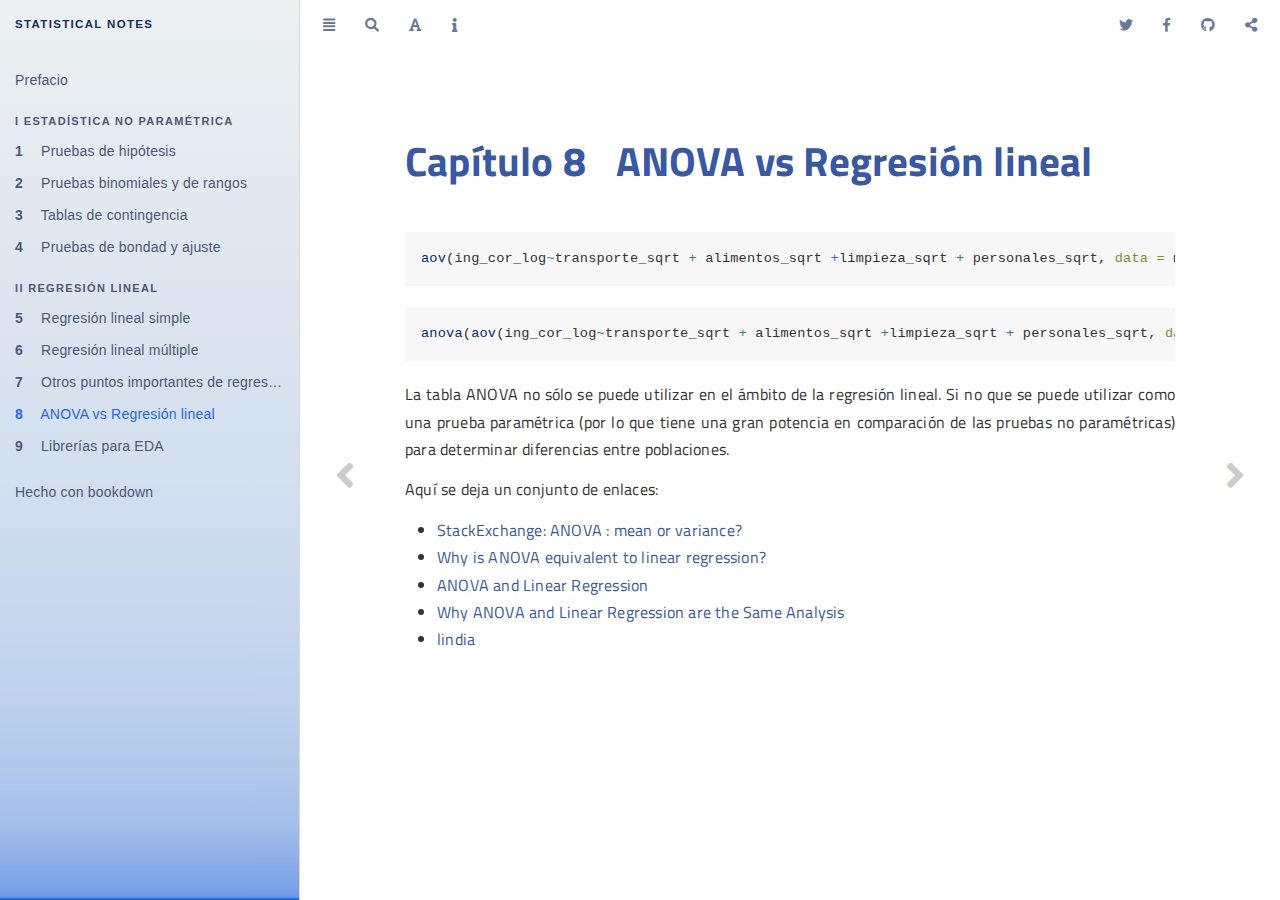
==== docs/anova-vs-regresión-lineal.html @ d80fe007 "Content was added" ====
<!DOCTYPE html>
<html lang="" xml:lang="">
<head>

  <meta charset="utf-8" />
  <meta http-equiv="X-UA-Compatible" content="IE=edge" />
  <title>Capítulo 8 ANOVA vs Regresión lineal | Statistical Notes</title>
  <meta name="description" content="Notas sobre temas relacionados a la estadística" />
  <meta name="generator" content="bookdown 0.21.6 and GitBook 2.6.7" />

  <meta property="og:title" content="Capítulo 8 ANOVA vs Regresión lineal | Statistical Notes" />
  <meta property="og:type" content="book" />
  
  
  <meta property="og:description" content="Notas sobre temas relacionados a la estadística" />
  

  <meta name="twitter:card" content="summary" />
  <meta name="twitter:title" content="Capítulo 8 ANOVA vs Regresión lineal | Statistical Notes" />
  
  <meta name="twitter:description" content="Notas sobre temas relacionados a la estadística" />
  

<meta name="author" content="Carlos Fernando Vásquez Guerra" />



  <meta name="viewport" content="width=device-width, initial-scale=1" />
  <meta name="apple-mobile-web-app-capable" content="yes" />
  <meta name="apple-mobile-web-app-status-bar-style" content="black" />
  
  
<link rel="prev" href="otros-puntos-importantes-de-regresión-lineal.html"/>
<link rel="next" href="librerías-para-eda.html"/>
<script src="libs/header-attrs-2.7.3/header-attrs.js"></script>
<script src="libs/jquery-2.2.3/jquery.min.js"></script>
<link href="libs/gitbook-2.6.7/css/style.css" rel="stylesheet" />
<link href="libs/gitbook-2.6.7/css/plugin-table.css" rel="stylesheet" />
<link href="libs/gitbook-2.6.7/css/plugin-bookdown.css" rel="stylesheet" />
<link href="libs/gitbook-2.6.7/css/plugin-highlight.css" rel="stylesheet" />
<link href="libs/gitbook-2.6.7/css/plugin-search.css" rel="stylesheet" />
<link href="libs/gitbook-2.6.7/css/plugin-fontsettings.css" rel="stylesheet" />
<link href="libs/gitbook-2.6.7/css/plugin-clipboard.css" rel="stylesheet" />









<link href="libs/anchor-sections-1.0.1/anchor-sections.css" rel="stylesheet" />
<script src="libs/anchor-sections-1.0.1/anchor-sections.js"></script>
<link href="libs/font-awesome-5.1.0/css/all.css" rel="stylesheet" />
<link href="libs/font-awesome-5.1.0/css/v4-shims.css" rel="stylesheet" />
<script src="libs/kePrint-0.0.1/kePrint.js"></script>
<link href="libs/lightable-0.0.1/lightable.css" rel="stylesheet" />
<link href="libs/bsTable-3.3.7/bootstrapTable.min.css" rel="stylesheet" />
<script src="libs/bsTable-3.3.7/bootstrapTable.js"></script>


<style type="text/css">
pre > code.sourceCode { white-space: pre; position: relative; }
pre > code.sourceCode > span { display: inline-block; line-height: 1.25; }
pre > code.sourceCode > span:empty { height: 1.2em; }
.sourceCode { overflow: visible; }
code.sourceCode > span { color: inherit; text-decoration: inherit; }
pre.sourceCode { margin: 0; }
@media screen {
div.sourceCode { overflow: auto; }
}
@media print {
pre > code.sourceCode { white-space: pre-wrap; }
pre > code.sourceCode > span { text-indent: -5em; padding-left: 5em; }
}
pre.numberSource code
  { counter-reset: source-line 0; }
pre.numberSource code > span
  { position: relative; left: -4em; counter-increment: source-line; }
pre.numberSource code > span > a:first-child::before
  { content: counter(source-line);
    position: relative; left: -1em; text-align: right; vertical-align: baseline;
    border: none; display: inline-block;
    -webkit-touch-callout: none; -webkit-user-select: none;
    -khtml-user-select: none; -moz-user-select: none;
    -ms-user-select: none; user-select: none;
    padding: 0 4px; width: 4em;
    color: #aaaaaa;
  }
pre.numberSource { margin-left: 3em; border-left: 1px solid #aaaaaa;  padding-left: 4px; }
div.sourceCode
  {   }
@media screen {
pre > code.sourceCode > span > a:first-child::before { text-decoration: underline; }
}
code span.al { color: #ff0000; font-weight: bold; } /* Alert */
code span.an { color: #60a0b0; font-weight: bold; font-style: italic; } /* Annotation */
code span.at { color: #7d9029; } /* Attribute */
code span.bn { color: #40a070; } /* BaseN */
code span.bu { } /* BuiltIn */
code span.cf { color: #007020; font-weight: bold; } /* ControlFlow */
code span.ch { color: #4070a0; } /* Char */
code span.cn { color: #880000; } /* Constant */
code span.co { color: #60a0b0; font-style: italic; } /* Comment */
code span.cv { color: #60a0b0; font-weight: bold; font-style: italic; } /* CommentVar */
code span.do { color: #ba2121; font-style: italic; } /* Documentation */
code span.dt { color: #902000; } /* DataType */
code span.dv { color: #40a070; } /* DecVal */
code span.er { color: #ff0000; font-weight: bold; } /* Error */
code span.ex { } /* Extension */
code span.fl { color: #40a070; } /* Float */
code span.fu { color: #06287e; } /* Function */
code span.im { } /* Import */
code span.in { color: #60a0b0; font-weight: bold; font-style: italic; } /* Information */
code span.kw { color: #007020; font-weight: bold; } /* Keyword */
code span.op { color: #666666; } /* Operator */
code span.ot { color: #007020; } /* Other */
code span.pp { color: #bc7a00; } /* Preprocessor */
code span.sc { color: #4070a0; } /* SpecialChar */
code span.ss { color: #bb6688; } /* SpecialString */
code span.st { color: #4070a0; } /* String */
code span.va { color: #19177c; } /* Variable */
code span.vs { color: #4070a0; } /* VerbatimString */
code span.wa { color: #60a0b0; font-weight: bold; font-style: italic; } /* Warning */
</style>

<style type="text/css">
/* Used with Pandoc 2.11+ new --citeproc when CSL is used */
div.csl-bib-body { }
div.csl-entry {
  clear: both;
}
.hanging div.csl-entry {
  margin-left:2em;
  text-indent:-2em;
}
div.csl-left-margin {
  min-width:2em;
  float:left;
}
div.csl-right-inline {
  margin-left:2em;
  padding-left:1em;
}
div.csl-indent {
  margin-left: 2em;
}
</style>

<link rel="stylesheet" href="styles.css" type="text/css" />
</head>

<body>



  <div class="book without-animation with-summary font-size-2 font-family-1" data-basepath=".">

    <div class="book-summary">
      <nav role="navigation">

<ul class="summary">
<li><a href="./">Statistical Notes</a></li>

<li class="divider"></li>
<li class="chapter" data-level="" data-path="index.html"><a href="index.html"><i class="fa fa-check"></i>Prefacio</a>
<ul>
<li class="chapter" data-level="" data-path="index.html"><a href="index.html#objetivos"><i class="fa fa-check"></i>Objetivos</a></li>
<li class="chapter" data-level="" data-path="index.html"><a href="index.html#estructura"><i class="fa fa-check"></i>Estructura</a></li>
<li class="chapter" data-level="" data-path="index.html"><a href="index.html#detalles-técnicos"><i class="fa fa-check"></i>Detalles técnicos</a></li>
<li class="chapter" data-level="" data-path="index.html"><a href="index.html#licencia"><i class="fa fa-check"></i>Licencia</a></li>
</ul></li>
<li class="part"><span><b>I Estadística no paramétrica</b></span></li>
<li class="chapter" data-level="1" data-path="pruebas-de-hipótesis.html"><a href="pruebas-de-hipótesis.html"><i class="fa fa-check"></i><b>1</b> Pruebas de hipótesis</a>
<ul>
<li class="chapter" data-level="1.1" data-path="pruebas-de-hipótesis.html"><a href="pruebas-de-hipótesis.html#qué-es-una-prueba-de-hipótesis"><i class="fa fa-check"></i><b>1.1</b> ¿Qué es una Prueba de Hipótesis?</a></li>
<li class="chapter" data-level="1.2" data-path="pruebas-de-hipótesis.html"><a href="pruebas-de-hipótesis.html#dos-tipos-de-hipótesis"><i class="fa fa-check"></i><b>1.2</b> Dos tipos de hipótesis</a></li>
<li class="chapter" data-level="1.3" data-path="pruebas-de-hipótesis.html"><a href="pruebas-de-hipótesis.html#significancia-y-confianza"><i class="fa fa-check"></i><b>1.3</b> Significancia y confianza</a></li>
<li class="chapter" data-level="1.4" data-path="pruebas-de-hipótesis.html"><a href="pruebas-de-hipótesis.html#rechazar-h_0"><i class="fa fa-check"></i><b>1.4</b> Rechazar <span class="math inline">\(H_0\)</span></a></li>
<li class="chapter" data-level="1.5" data-path="pruebas-de-hipótesis.html"><a href="pruebas-de-hipótesis.html#tipos-de-pruebas"><i class="fa fa-check"></i><b>1.5</b> Tipos de pruebas</a></li>
<li class="chapter" data-level="1.6" data-path="pruebas-de-hipótesis.html"><a href="pruebas-de-hipótesis.html#p-value"><i class="fa fa-check"></i><b>1.6</b> <span class="math inline">\(P-value\)</span></a></li>
<li class="chapter" data-level="1.7" data-path="pruebas-de-hipótesis.html"><a href="pruebas-de-hipótesis.html#algunos-puntos-a-recordar"><i class="fa fa-check"></i><b>1.7</b> Algunos puntos a recordar</a></li>
</ul></li>
<li class="chapter" data-level="2" data-path="pruebas-binomiales-y-de-rangos.html"><a href="pruebas-binomiales-y-de-rangos.html"><i class="fa fa-check"></i><b>2</b> Pruebas binomiales y de rangos</a></li>
<li class="chapter" data-level="3" data-path="tablas-de-contingencia.html"><a href="tablas-de-contingencia.html"><i class="fa fa-check"></i><b>3</b> Tablas de contingencia</a></li>
<li class="chapter" data-level="4" data-path="pruebas-de-bondad-y-ajuste.html"><a href="pruebas-de-bondad-y-ajuste.html"><i class="fa fa-check"></i><b>4</b> Pruebas de bondad y ajuste</a>
<ul>
<li class="chapter" data-level="4.1" data-path="pruebas-de-bondad-y-ajuste.html"><a href="pruebas-de-bondad-y-ajuste.html#funciones-de-distribución-comunes-y-técnicas-de-identificación"><i class="fa fa-check"></i><b>4.1</b> Funciones de distribución comunes y técnicas de identificación</a></li>
<li class="chapter" data-level="4.2" data-path="pruebas-de-bondad-y-ajuste.html"><a href="pruebas-de-bondad-y-ajuste.html#programación-y-evaluación"><i class="fa fa-check"></i><b>4.2</b> Programación y evaluación</a></li>
<li class="chapter" data-level="4.3" data-path="pruebas-de-bondad-y-ajuste.html"><a href="pruebas-de-bondad-y-ajuste.html#comparación-de-pruebas"><i class="fa fa-check"></i><b>4.3</b> Comparación de pruebas</a></li>
<li class="chapter" data-level="4.4" data-path="pruebas-de-bondad-y-ajuste.html"><a href="pruebas-de-bondad-y-ajuste.html#el-caso-de-la-normal"><i class="fa fa-check"></i><b>4.4</b> El caso de la normal</a></li>
</ul></li>
<li class="part"><span><b>II Regresión lineal</b></span></li>
<li class="chapter" data-level="5" data-path="regresión-lineal-simple.html"><a href="regresión-lineal-simple.html"><i class="fa fa-check"></i><b>5</b> Regresión lineal simple</a>
<ul>
<li class="chapter" data-level="5.1" data-path="regresión-lineal-simple.html"><a href="regresión-lineal-simple.html#correlación-y-linearidad"><i class="fa fa-check"></i><b>5.1</b> Correlación y linearidad</a></li>
<li class="chapter" data-level="5.2" data-path="regresión-lineal-simple.html"><a href="regresión-lineal-simple.html#variables-categóricas"><i class="fa fa-check"></i><b>5.2</b> Variables categóricas</a></li>
<li class="chapter" data-level="5.3" data-path="regresión-lineal-simple.html"><a href="regresión-lineal-simple.html#paquetes-y-funciones-útiles"><i class="fa fa-check"></i><b>5.3</b> Paquetes y funciones útiles</a>
<ul>
<li class="chapter" data-level="5.3.1" data-path="regresión-lineal-simple.html"><a href="regresión-lineal-simple.html#correlación"><i class="fa fa-check"></i><b>5.3.1</b> Correlación</a></li>
<li class="chapter" data-level="5.3.2" data-path="regresión-lineal-simple.html"><a href="regresión-lineal-simple.html#regresión"><i class="fa fa-check"></i><b>5.3.2</b> Regresión</a></li>
<li class="chapter" data-level="5.3.3" data-path="regresión-lineal-simple.html"><a href="regresión-lineal-simple.html#tidymodelsbroom"><i class="fa fa-check"></i><b>5.3.3</b> TidyModels::Broom</a></li>
</ul></li>
<li class="chapter" data-level="5.4" data-path="regresión-lineal-simple.html"><a href="regresión-lineal-simple.html#ejemplo"><i class="fa fa-check"></i><b>5.4</b> Ejemplo</a></li>
<li class="chapter" data-level="5.5" data-path="regresión-lineal-simple.html"><a href="regresión-lineal-simple.html#otros-puntos-importantes"><i class="fa fa-check"></i><b>5.5</b> Otros puntos importantes</a></li>
</ul></li>
<li class="chapter" data-level="6" data-path="regresión-lineal-múltiple.html"><a href="regresión-lineal-múltiple.html"><i class="fa fa-check"></i><b>6</b> Regresión lineal múltiple</a>
<ul>
<li class="chapter" data-level="6.1" data-path="regresión-lineal-múltiple.html"><a href="regresión-lineal-múltiple.html#pruebas-de-hipótesis-y-anova-e-intervalos"><i class="fa fa-check"></i><b>6.1</b> Pruebas de hipótesis y ANOVA e intervalos</a></li>
<li class="chapter" data-level="6.2" data-path="regresión-lineal-múltiple.html"><a href="regresión-lineal-múltiple.html#interacción-y-selección-de-variables"><i class="fa fa-check"></i><b>6.2</b> Interacción y selección de variables</a></li>
<li class="chapter" data-level="6.3" data-path="regresión-lineal-múltiple.html"><a href="regresión-lineal-múltiple.html#supuestos-y-problemas-potenciales"><i class="fa fa-check"></i><b>6.3</b> Supuestos y problemas potenciales</a>
<ul>
<li class="chapter" data-level="6.3.1" data-path="regresión-lineal-múltiple.html"><a href="regresión-lineal-múltiple.html#transformaciones"><i class="fa fa-check"></i><b>6.3.1</b> +Transformaciones</a></li>
<li class="chapter" data-level="6.3.2" data-path="regresión-lineal-múltiple.html"><a href="regresión-lineal-múltiple.html#interpretaciones"><i class="fa fa-check"></i><b>6.3.2</b> Interpretaciones</a></li>
<li class="chapter" data-level="6.3.3" data-path="regresión-lineal-múltiple.html"><a href="regresión-lineal-múltiple.html#validación"><i class="fa fa-check"></i><b>6.3.3</b> Validación</a></li>
</ul></li>
<li class="chapter" data-level="6.4" data-path="regresión-lineal-múltiple.html"><a href="regresión-lineal-múltiple.html#predicción"><i class="fa fa-check"></i><b>6.4</b> Predicción</a></li>
</ul></li>
<li class="chapter" data-level="7" data-path="otros-puntos-importantes-de-regresión-lineal.html"><a href="otros-puntos-importantes-de-regresión-lineal.html"><i class="fa fa-check"></i><b>7</b> Otros puntos importantes de regresión lineal</a>
<ul>
<li class="chapter" data-level="7.1" data-path="otros-puntos-importantes-de-regresión-lineal.html"><a href="otros-puntos-importantes-de-regresión-lineal.html#comparación-de-modelos"><i class="fa fa-check"></i><b>7.1</b> Comparación de modelos</a>
<ul>
<li class="chapter" data-level="7.1.1" data-path="otros-puntos-importantes-de-regresión-lineal.html"><a href="otros-puntos-importantes-de-regresión-lineal.html#r2"><i class="fa fa-check"></i><b>7.1.1</b> R^2</a></li>
</ul></li>
<li class="chapter" data-level="7.2" data-path="otros-puntos-importantes-de-regresión-lineal.html"><a href="otros-puntos-importantes-de-regresión-lineal.html#análisis-de-valores-influyentes"><i class="fa fa-check"></i><b>7.2</b> Análisis de valores influyentes</a>
<ul>
<li class="chapter" data-level="7.2.1" data-path="otros-puntos-importantes-de-regresión-lineal.html"><a href="otros-puntos-importantes-de-regresión-lineal.html#outliers"><i class="fa fa-check"></i><b>7.2.1</b> Outliers</a></li>
<li class="chapter" data-level="7.2.2" data-path="otros-puntos-importantes-de-regresión-lineal.html"><a href="otros-puntos-importantes-de-regresión-lineal.html#valores-con-alto-apalancamiento"><i class="fa fa-check"></i><b>7.2.2</b> Valores con alto “apalancamiento”</a></li>
</ul></li>
</ul></li>
<li class="chapter" data-level="8" data-path="anova-vs-regresión-lineal.html"><a href="anova-vs-regresión-lineal.html"><i class="fa fa-check"></i><b>8</b> ANOVA vs Regresión lineal</a></li>
<li class="chapter" data-level="9" data-path="librerías-para-eda.html"><a href="librerías-para-eda.html"><i class="fa fa-check"></i><b>9</b> Librerías para EDA</a></li>
<li class="divider"></li>
<li><a href="https://bookdown.org" target="_blank">Hecho con bookdown</a></li>

</ul>

      </nav>
    </div>

    <div class="book-body">
      <div class="body-inner">
        <div class="book-header" role="navigation">
          <h1>
            <i class="fa fa-circle-o-notch fa-spin"></i><a href="./">Statistical Notes</a>
          </h1>
        </div>

        <div class="page-wrapper" tabindex="-1" role="main">
          <div class="page-inner">

            <section class="normal" id="section-">
<div id="anova-vs-regresión-lineal" class="section level1" number="8">
<h1><span class="header-section-number">Capítulo 8</span> ANOVA vs Regresión lineal</h1>
<style type="text/css">
pre {
  max-height: 300px;
  overflow-y: auto;
}

pre[class] {
  max-height: 300px;
}
</style>
<div class="sourceCode" id="cb171"><pre class="sourceCode r"><code class="sourceCode r"><span id="cb171-1"><a href="anova-vs-regresión-lineal.html#cb171-1" aria-hidden="true" tabindex="-1"></a><span class="fu">aov</span>(ing_cor_log<span class="sc">~</span>transporte_sqrt <span class="sc">+</span> alimentos_sqrt <span class="sc">+</span>limpieza_sqrt <span class="sc">+</span> personales_sqrt, <span class="at">data =</span> mutated_data_income) <span class="sc">%&gt;%</span> <span class="fu">summary</span>()</span></code></pre></div>
<div class="sourceCode" id="cb172"><pre class="sourceCode r"><code class="sourceCode r"><span id="cb172-1"><a href="anova-vs-regresión-lineal.html#cb172-1" aria-hidden="true" tabindex="-1"></a><span class="fu">anova</span>(<span class="fu">aov</span>(ing_cor_log<span class="sc">~</span>transporte_sqrt <span class="sc">+</span> alimentos_sqrt <span class="sc">+</span>limpieza_sqrt <span class="sc">+</span> personales_sqrt, <span class="at">data =</span> mutated_data_income))</span></code></pre></div>
<p>La tabla ANOVA no sólo se puede utilizar en el ámbito de la regresión lineal. Si no que se puede utilizar como una prueba paramétrica (por lo que tiene una gran potencia en comparación de las pruebas no paramétricas) para determinar diferencias entre poblaciones.</p>
<p>Aquí se deja un conjunto de enlaces:</p>
<ul>
<li><a href="https://stats.stackexchange.com/questions/208444/anova-mean-or-variance">StackExchange: ANOVA : mean or variance?</a></li>
<li><a href="https://stats.stackexchange.com/questions/175246/why-is-anova-equivalent-to-linear-regression">Why is ANOVA equivalent to linear regression?</a></li>
<li><a href="https://www.sjsu.edu/people/fred.prochaska/courses/ScWk242Spring2013/s1/ScWk-242-Week-12-Slides---ANOVA-and-Linear-Regression.pdf">ANOVA and Linear Regression</a></li>
<li><a href="https://www.theanalysisfactor.com/why-anova-and-linear-regression-are-the-same-analysis/">Why ANOVA and Linear Regression are the Same Analysis</a></li>
<li><a href="https://github.com/yeukyul/lindia">lindia</a></li>
</ul>
</div>
            </section>

          </div>
        </div>
      </div>
<a href="otros-puntos-importantes-de-regresión-lineal.html" class="navigation navigation-prev " aria-label="Previous page"><i class="fa fa-angle-left"></i></a>
<a href="librerías-para-eda.html" class="navigation navigation-next " aria-label="Next page"><i class="fa fa-angle-right"></i></a>
    </div>
  </div>
<script src="libs/gitbook-2.6.7/js/app.min.js"></script>
<script src="libs/gitbook-2.6.7/js/lunr.js"></script>
<script src="libs/gitbook-2.6.7/js/clipboard.min.js"></script>
<script src="libs/gitbook-2.6.7/js/plugin-search.js"></script>
<script src="libs/gitbook-2.6.7/js/plugin-sharing.js"></script>
<script src="libs/gitbook-2.6.7/js/plugin-fontsettings.js"></script>
<script src="libs/gitbook-2.6.7/js/plugin-bookdown.js"></script>
<script src="libs/gitbook-2.6.7/js/jquery.highlight.js"></script>
<script src="libs/gitbook-2.6.7/js/plugin-clipboard.js"></script>
<script>
gitbook.require(["gitbook"], function(gitbook) {
gitbook.start({
"sharing": {
"github": true,
"facebook": true,
"twitter": true,
"linkedin": false,
"weibo": false,
"instapaper": false,
"vk": false,
"all": ["facebook", "twitter", "github", "linkedin", "weibo", "instapaper"]
},
"fontsettings": {
"theme": "white",
"family": "sans",
"size": 2
},
"edit": {
"link": null,
"text": null
},
"history": {
"link": null,
"text": null
},
"view": {
"link": null,
"text": null
},
"download": null,
"toc": {
"collapse": "section"
}
});
});
</script>

<!-- dynamically load mathjax for compatibility with self-contained -->
<script>
  (function () {
    var script = document.createElement("script");
    script.type = "text/javascript";
    var src = "true";
    if (src === "" || src === "true") src = "https://mathjax.rstudio.com/latest/MathJax.js?config=TeX-MML-AM_CHTML";
    if (location.protocol !== "file:")
      if (/^https?:/.test(src))
        src = src.replace(/^https?:/, '');
    script.src = src;
    document.getElementsByTagName("head")[0].appendChild(script);
  })();
</script>
</body>

</html>
---- docs/libs/gitbook-2.6.7/css/style.css ----
/*! normalize.css v2.1.0 | MIT License | git.io/normalize */img,legend{border:0}*,.fa{-webkit-font-smoothing:antialiased}.fa-ul>li,sub,sup{position:relative}.book .book-body .page-wrapper .page-inner section.normal hr:after,.book-langs-index .inner .languages:after,.buttons:after,.dropdown-menu .buttons:after{clear:both}body,html{-ms-text-size-adjust:100%;-webkit-text-size-adjust:100%}article,aside,details,figcaption,figure,footer,header,hgroup,main,nav,section,summary{display:block}audio,canvas,video{display:inline-block}.hidden,[hidden]{display:none}audio:not([controls]){display:none;height:0}html{font-family:sans-serif}body,figure{margin:0}a:focus{outline:dotted thin}a:active,a:hover{outline:0}h1{font-size:2em;margin:.67em 0}abbr[title]{border-bottom:1px dotted}b,strong{font-weight:700}dfn{font-style:italic}hr{-moz-box-sizing:content-box;box-sizing:content-box;height:0}mark{background:#ff0;color:#000}code,kbd,pre,samp{font-family:monospace,serif;font-size:1em}pre{white-space:pre-wrap}q{quotes:"\201C" "\201D" "\2018" "\2019"}small{font-size:80%}sub,sup{font-size:75%;line-height:0;vertical-align:baseline}sup{top:-.5em}sub{bottom:-.25em}svg:not(:root){overflow:hidden}fieldset{border:1px solid silver;margin:0 2px;padding:.35em .625em .75em}legend{padding:0}button,input,select,textarea{font-family:inherit;font-size:100%;margin:0}button,input{line-height:normal}button,select{text-transform:none}button,html input[type=button],input[type=reset],input[type=submit]{-webkit-appearance:button;cursor:pointer}button[disabled],html input[disabled]{cursor:default}input[type=checkbox],input[type=radio]{box-sizing:border-box;padding:0}input[type=search]{-webkit-appearance:textfield;-moz-box-sizing:content-box;-webkit-box-sizing:content-box;box-sizing:content-box}input[type=search]::-webkit-search-cancel-button{margin-right:10px;}button::-moz-focus-inner,input::-moz-focus-inner{border:0;padding:0}textarea{overflow:auto;vertical-align:top}table{border-collapse:collapse;border-spacing:0}/*!
 * Preboot v2
 *
 * Open sourced under MIT license by @mdo.
 * Some variables and mixins from Bootstrap (Apache 2 license).
 */.link-inherit,.link-inherit:focus,.link-inherit:hover{color:inherit}.fa,.fa-stack{display:inline-block}/*!
 *  Font Awesome 4.1.0 by @davegandy - http://fontawesome.io - @fontawesome
 *  License - http://fontawesome.io/license (Font: SIL OFL 1.1, CSS: MIT License)
 */@font-face{font-family:FontAwesome;src:url(./fontawesome/fontawesome-webfont.ttf?v=4.1.0) format('truetype');font-weight:400;font-style:normal}.fa{font-family:FontAwesome;font-style:normal;font-weight:400;line-height:1;-moz-osx-font-smoothing:grayscale}.book .book-header,.book .book-summary{font-family:"Helvetica Neue",Helvetica,Arial,sans-serif}.fa-lg{font-size:1.33333333em;line-height:.75em;vertical-align:-15%}.fa-2x{font-size:2em}.fa-3x{font-size:3em}.fa-4x{font-size:4em}.fa-5x{font-size:5em}.fa-fw{width:1.28571429em;text-align:center}.fa-ul{padding-left:0;margin-left:2.14285714em;list-style-type:none}.fa-li{position:absolute;left:-2.14285714em;width:2.14285714em;top:.14285714em;text-align:center}.fa-li.fa-lg{left:-1.85714286em}.fa-border{padding:.2em .25em .15em;border:.08em solid #eee;border-radius:.1em}.pull-right{float:right}.pull-left{float:left}.fa.pull-left{margin-right:.3em}.fa.pull-right{margin-left:.3em}.fa-spin{-webkit-animation:spin 2s infinite linear;-moz-animation:spin 2s infinite linear;-o-animation:spin 2s infinite linear;animation:spin 2s infinite linear}@-moz-keyframes spin{0%{-moz-transform:rotate(0)}100%{-moz-transform:rotate(359deg)}}@-webkit-keyframes spin{0%{-webkit-transform:rotate(0)}100%{-webkit-transform:rotate(359deg)}}@-o-keyframes spin{0%{-o-transform:rotate(0)}100%{-o-transform:rotate(359deg)}}@keyframes spin{0%{-webkit-transform:rotate(0);transform:rotate(0)}100%{-webkit-transform:rotate(359deg);transform:rotate(359deg)}}.fa-rotate-90{filter:progid:DXImageTransform.Microsoft.BasicImage(rotation=1);-webkit-transform:rotate(90deg);-moz-transform:rotate(90deg);-ms-transform:rotate(90deg);-o-transform:rotate(90deg);transform:rotate(90deg)}.fa-rotate-180{filter:progid:DXImageTransform.Microsoft.BasicImage(rotation=2);-webkit-transform:rotate(180deg);-moz-transform:rotate(180deg);-ms-transform:rotate(180deg);-o-transform:rotate(180deg);transform:rotate(180deg)}.fa-rotate-270{filter:progid:DXImageTransform.Microsoft.BasicImage(rotation=3);-webkit-transform:rotate(270deg);-moz-transform:rotate(270deg);-ms-transform:rotate(270deg);-o-transform:rotate(270deg);transform:rotate(270deg)}.fa-flip-horizontal{filter:progid:DXImageTransform.Microsoft.BasicImage(rotation=0, mirror=1);-webkit-transform:scale(-1,1);-moz-transform:scale(-1,1);-ms-transform:scale(-1,1);-o-transform:scale(-1,1);transform:scale(-1,1)}.fa-flip-vertical{filter:progid:DXImageTransform.Microsoft.BasicImage(rotation=2, mirror=1);-webkit-transform:scale(1,-1);-moz-transform:scale(1,-1);-ms-transform:scale(1,-1);-o-transform:scale(1,-1);transform:scale(1,-1)}.fa-stack{position:relative;width:2em;height:2em;line-height:2em;vertical-align:middle}.fa-stack-1x,.fa-stack-2x{position:absolute;left:0;width:100%;text-align:center}.fa-stack-1x{line-height:inherit}.fa-stack-2x{font-size:2em}.fa-inverse{color:#fff}.fa-glass:before{content:"\f000"}.fa-music:before{content:"\f001"}.fa-search:before{content:"\f002"}.fa-envelope-o:before{content:"\f003"}.fa-heart:before{content:"\f004"}.fa-star:before{content:"\f005"}.fa-star-o:before{content:"\f006"}.fa-user:before{content:"\f007"}.fa-film:before{content:"\f008"}.fa-th-large:before{content:"\f009"}.fa-th:before{content:"\f00a"}.fa-th-list:before{content:"\f00b"}.fa-check:before{content:"\f00c"}.fa-times:before{content:"\f00d"}.fa-search-plus:before{content:"\f00e"}.fa-search-minus:before{content:"\f010"}.fa-power-off:before{content:"\f011"}.fa-signal:before{content:"\f012"}.fa-cog:before,.fa-gear:before{content:"\f013"}.fa-trash-o:before{content:"\f014"}.fa-home:before{content:"\f015"}.fa-file-o:before{content:"\f016"}.fa-clock-o:before{content:"\f017"}.fa-road:before{content:"\f018"}.fa-download:before{content:"\f019"}.fa-arrow-circle-o-down:before{content:"\f01a"}.fa-arrow-circle-o-up:before{content:"\f01b"}.fa-inbox:before{content:"\f01c"}.fa-play-circle-o:before{content:"\f01d"}.fa-repeat:before,.fa-rotate-right:before{content:"\f01e"}.fa-refresh:before{content:"\f021"}.fa-list-alt:before{content:"\f022"}.fa-lock:before{content:"\f023"}.fa-flag:before{content:"\f024"}.fa-headphones:before{content:"\f025"}.fa-volume-off:before{content:"\f026"}.fa-volume-down:before{content:"\f027"}.fa-volume-up:before{content:"\f028"}.fa-qrcode:before{content:"\f029"}.fa-barcode:before{content:"\f02a"}.fa-tag:before{content:"\f02b"}.fa-tags:before{content:"\f02c"}.fa-book:before{content:"\f02d"}.fa-bookmark:before{content:"\f02e"}.fa-print:before{content:"\f02f"}.fa-camera:before{content:"\f030"}.fa-font:before{content:"\f031"}.fa-bold:before{content:"\f032"}.fa-italic:before{content:"\f033"}.fa-text-height:before{content:"\f034"}.fa-text-width:before{content:"\f035"}.fa-align-left:before{content:"\f036"}.fa-align-center:before{content:"\f037"}.fa-align-right:before{content:"\f038"}.fa-align-justify:before{content:"\f039"}.fa-list:before{content:"\f03a"}.fa-dedent:before,.fa-outdent:before{content:"\f03b"}.fa-indent:before{content:"\f03c"}.fa-video-camera:before{content:"\f03d"}.fa-image:before,.fa-photo:before,.fa-picture-o:before{content:"\f03e"}.fa-pencil:before{content:"\f040"}.fa-map-marker:before{content:"\f041"}.fa-adjust:before{content:"\f042"}.fa-tint:before{content:"\f043"}.fa-edit:before,.fa-pencil-square-o:before{content:"\f044"}.fa-share-square-o:before{content:"\f045"}.fa-check-square-o:before{content:"\f046"}.fa-arrows:before{content:"\f047"}.fa-step-backward:before{content:"\f048"}.fa-fast-backward:before{content:"\f049"}.fa-backward:before{content:"\f04a"}.fa-play:before{content:"\f04b"}.fa-pause:before{content:"\f04c"}.fa-stop:before{content:"\f04d"}.fa-forward:before{content:"\f04e"}.fa-fast-forward:before{content:"\f050"}.fa-step-forward:before{content:"\f051"}.fa-eject:before{content:"\f052"}.fa-chevron-left:before{content:"\f053"}.fa-chevron-right:before{content:"\f054"}.fa-plus-circle:before{content:"\f055"}.fa-minus-circle:before{content:"\f056"}.fa-times-circle:before{content:"\f057"}.fa-check-circle:before{content:"\f058"}.fa-question-circle:before{content:"\f059"}.fa-info-circle:before{content:"\f05a"}.fa-crosshairs:before{content:"\f05b"}.fa-times-circle-o:before{content:"\f05c"}.fa-check-circle-o:before{content:"\f05d"}.fa-ban:before{content:"\f05e"}.fa-arrow-left:before{content:"\f060"}.fa-arrow-right:before{content:"\f061"}.fa-arrow-up:before{content:"\f062"}.fa-arrow-down:before{content:"\f063"}.fa-mail-forward:before,.fa-share:before{content:"\f064"}.fa-expand:before{content:"\f065"}.fa-compress:before{content:"\f066"}.fa-plus:before{content:"\f067"}.fa-minus:before{content:"\f068"}.fa-asterisk:before{content:"\f069"}.fa-exclamation-circle:before{content:"\f06a"}.fa-gift:before{content:"\f06b"}.fa-leaf:before{content:"\f06c"}.fa-fire:before{content:"\f06d"}.fa-eye:before{content:"\f06e"}.fa-eye-slash:before{content:"\f070"}.fa-exclamation-triangle:before,.fa-warning:before{content:"\f071"}.fa-plane:before{content:"\f072"}.fa-calendar:before{content:"\f073"}.fa-random:before{content:"\f074"}.fa-comment:before{content:"\f075"}.fa-magnet:before{content:"\f076"}.fa-chevron-up:before{content:"\f077"}.fa-chevron-down:before{content:"\f078"}.fa-retweet:before{content:"\f079"}.fa-shopping-cart:before{content:"\f07a"}.fa-folder:before{content:"\f07b"}.fa-folder-open:before{content:"\f07c"}.fa-arrows-v:before{content:"\f07d"}.fa-arrows-h:before{content:"\f07e"}.fa-bar-chart-o:before{content:"\f080"}.fa-twitter-square:before{content:"\f081"}.fa-facebook-square:before{content:"\f082"}.fa-camera-retro:before{content:"\f083"}.fa-key:before{content:"\f084"}.fa-cogs:before,.fa-gears:before{content:"\f085"}.fa-comments:before{content:"\f086"}.fa-thumbs-o-up:before{content:"\f087"}.fa-thumbs-o-down:before{content:"\f088"}.fa-star-half:before{content:"\f089"}.fa-heart-o:before{content:"\f08a"}.fa-sign-out:before{content:"\f08b"}.fa-linkedin-square:before{content:"\f08c"}.fa-thumb-tack:before{content:"\f08d"}.fa-external-link:before{content:"\f08e"}.fa-sign-in:before{content:"\f090"}.fa-trophy:before{content:"\f091"}.fa-github-square:before{content:"\f092"}.fa-upload:before{content:"\f093"}.fa-lemon-o:before{content:"\f094"}.fa-phone:before{content:"\f095"}.fa-square-o:before{content:"\f096"}.fa-bookmark-o:before{content:"\f097"}.fa-phone-square:before{content:"\f098"}.fa-twitter:before{content:"\f099"}.fa-facebook:before{content:"\f09a"}.fa-github:before{content:"\f09b"}.fa-unlock:before{content:"\f09c"}.fa-credit-card:before{content:"\f09d"}.fa-rss:before{content:"\f09e"}.fa-hdd-o:before{content:"\f0a0"}.fa-bullhorn:before{content:"\f0a1"}.fa-bell:before{content:"\f0f3"}.fa-certificate:before{content:"\f0a3"}.fa-hand-o-right:before{content:"\f0a4"}.fa-hand-o-left:before{content:"\f0a5"}.fa-hand-o-up:before{content:"\f0a6"}.fa-hand-o-down:before{content:"\f0a7"}.fa-arrow-circle-left:before{content:"\f0a8"}.fa-arrow-circle-right:before{content:"\f0a9"}.fa-arrow-circle-up:before{content:"\f0aa"}.fa-arrow-circle-down:before{content:"\f0ab"}.fa-globe:before{content:"\f0ac"}.fa-wrench:before{content:"\f0ad"}.fa-tasks:before{content:"\f0ae"}.fa-filter:before{content:"\f0b0"}.fa-briefcase:before{content:"\f0b1"}.fa-arrows-alt:before{content:"\f0b2"}.fa-group:before,.fa-users:before{content:"\f0c0"}.fa-chain:before,.fa-link:before{content:"\f0c1"}.fa-cloud:before{content:"\f0c2"}.fa-flask:before{content:"\f0c3"}.fa-cut:before,.fa-scissors:before{content:"\f0c4"}.fa-copy:before,.fa-files-o:before{content:"\f0c5"}.fa-paperclip:before{content:"\f0c6"}.fa-floppy-o:before,.fa-save:before{content:"\f0c7"}.fa-square:before{content:"\f0c8"}.fa-bars:before,.fa-navicon:before,.fa-reorder:before{content:"\f0c9"}.fa-list-ul:before{content:"\f0ca"}.fa-list-ol:before{content:"\f0cb"}.fa-strikethrough:before{content:"\f0cc"}.fa-underline:before{content:"\f0cd"}.fa-table:before{content:"\f0ce"}.fa-magic:before{content:"\f0d0"}.fa-truck:before{content:"\f0d1"}.fa-pinterest:before{content:"\f0d2"}.fa-pinterest-square:before{content:"\f0d3"}.fa-google-plus-square:before{content:"\f0d4"}.fa-google-plus:before{content:"\f0d5"}.fa-money:before{content:"\f0d6"}.fa-caret-down:before{content:"\f0d7"}.fa-caret-up:before{content:"\f0d8"}.fa-caret-left:before{content:"\f0d9"}.fa-caret-right:before{content:"\f0da"}.fa-columns:before{content:"\f0db"}.fa-sort:before,.fa-unsorted:before{content:"\f0dc"}.fa-sort-desc:before,.fa-sort-down:before{content:"\f0dd"}.fa-sort-asc:before,.fa-sort-up:before{content:"\f0de"}.fa-envelope:before{content:"\f0e0"}.fa-linkedin:before{content:"\f0e1"}.fa-rotate-left:before,.fa-undo:before{content:"\f0e2"}.fa-gavel:before,.fa-legal:before{content:"\f0e3"}.fa-dashboard:before,.fa-tachometer:before{content:"\f0e4"}.fa-comment-o:before{content:"\f0e5"}.fa-comments-o:before{content:"\f0e6"}.fa-bolt:before,.fa-flash:before{content:"\f0e7"}.fa-sitemap:before{content:"\f0e8"}.fa-umbrella:before{content:"\f0e9"}.fa-clipboard:before,.fa-paste:before{content:"\f0ea"}.fa-lightbulb-o:before{content:"\f0eb"}.fa-exchange:before{content:"\f0ec"}.fa-cloud-download:before{content:"\f0ed"}.fa-cloud-upload:before{content:"\f0ee"}.fa-user-md:before{content:"\f0f0"}.fa-stethoscope:before{content:"\f0f1"}.fa-suitcase:before{content:"\f0f2"}.fa-bell-o:before{content:"\f0a2"}.fa-coffee:before{content:"\f0f4"}.fa-cutlery:before{content:"\f0f5"}.fa-file-text-o:before{content:"\f0f6"}.fa-building-o:before{content:"\f0f7"}.fa-hospital-o:before{content:"\f0f8"}.fa-ambulance:before{content:"\f0f9"}.fa-medkit:before{content:"\f0fa"}.fa-fighter-jet:before{content:"\f0fb"}.fa-beer:before{content:"\f0fc"}.fa-h-square:before{content:"\f0fd"}.fa-plus-square:before{content:"\f0fe"}.fa-angle-double-left:before{content:"\f100"}.fa-angle-double-right:before{content:"\f101"}.fa-angle-double-up:before{content:"\f102"}.fa-angle-double-down:before{content:"\f103"}.fa-angle-left:before{content:"\f104"}.fa-angle-right:before{content:"\f105"}.fa-angle-up:before{content:"\f106"}.fa-angle-down:before{content:"\f107"}.fa-desktop:before{content:"\f108"}.fa-laptop:before{content:"\f109"}.fa-tablet:before{content:"\f10a"}.fa-mobile-phone:before,.fa-mobile:before{content:"\f10b"}.fa-circle-o:before{content:"\f10c"}.fa-quote-left:before{content:"\f10d"}.fa-quote-right:before{content:"\f10e"}.fa-spinner:before{content:"\f110"}.fa-circle:before{content:"\f111"}.fa-mail-reply:before,.fa-reply:before{content:"\f112"}.fa-github-alt:before{content:"\f113"}.fa-folder-o:before{content:"\f114"}.fa-folder-open-o:before{content:"\f115"}.fa-smile-o:before{content:"\f118"}.fa-frown-o:before{content:"\f119"}.fa-meh-o:before{content:"\f11a"}.fa-gamepad:before{content:"\f11b"}.fa-keyboard-o:before{content:"\f11c"}.fa-flag-o:before{content:"\f11d"}.fa-flag-checkered:before{content:"\f11e"}.fa-terminal:before{content:"\f120"}.fa-code:before{content:"\f121"}.fa-mail-reply-all:before,.fa-reply-all:before{content:"\f122"}.fa-star-half-empty:before,.fa-star-half-full:before,.fa-star-half-o:before{content:"\f123"}.fa-location-arrow:before{content:"\f124"}.fa-crop:before{content:"\f125"}.fa-code-fork:before{content:"\f126"}.fa-chain-broken:before,.fa-unlink:before{content:"\f127"}.fa-question:before{content:"\f128"}.fa-info:before{content:"\f129"}.fa-exclamation:before{content:"\f12a"}.fa-superscript:before{content:"\f12b"}.fa-subscript:before{content:"\f12c"}.fa-eraser:before{content:"\f12d"}.fa-puzzle-piece:before{content:"\f12e"}.fa-microphone:before{content:"\f130"}.fa-microphone-slash:before{content:"\f131"}.fa-shield:before{content:"\f132"}.fa-calendar-o:before{content:"\f133"}.fa-fire-extinguisher:before{content:"\f134"}.fa-rocket:before{content:"\f135"}.fa-maxcdn:before{content:"\f136"}.fa-chevron-circle-left:before{content:"\f137"}.fa-chevron-circle-right:before{content:"\f138"}.fa-chevron-circle-up:before{content:"\f139"}.fa-chevron-circle-down:before{content:"\f13a"}.fa-html5:before{content:"\f13b"}.fa-css3:before{content:"\f13c"}.fa-anchor:before{content:"\f13d"}.fa-unlock-alt:before{content:"\f13e"}.fa-bullseye:before{content:"\f140"}.fa-ellipsis-h:before{content:"\f141"}.fa-ellipsis-v:before{content:"\f142"}.fa-rss-square:before{content:"\f143"}.fa-play-circle:before{content:"\f144"}.fa-ticket:before{content:"\f145"}.fa-minus-square:before{content:"\f146"}.fa-minus-square-o:before{content:"\f147"}.fa-level-up:before{content:"\f148"}.fa-level-down:before{content:"\f149"}.fa-check-square:before{content:"\f14a"}.fa-pencil-square:before{content:"\f14b"}.fa-external-link-square:before{content:"\f14c"}.fa-share-square:before{content:"\f14d"}.fa-compass:before{content:"\f14e"}.fa-caret-square-o-down:before,.fa-toggle-down:before{content:"\f150"}.fa-caret-square-o-up:before,.fa-toggle-up:before{content:"\f151"}.fa-caret-square-o-right:before,.fa-toggle-right:before{content:"\f152"}.fa-eur:before,.fa-euro:before{content:"\f153"}.fa-gbp:before{content:"\f154"}.fa-dollar:before,.fa-usd:before{content:"\f155"}.fa-inr:before,.fa-rupee:before{content:"\f156"}.fa-cny:before,.fa-jpy:before,.fa-rmb:before,.fa-yen:before{content:"\f157"}.fa-rouble:before,.fa-rub:before,.fa-ruble:before{content:"\f158"}.fa-krw:before,.fa-won:before{content:"\f159"}.fa-bitcoin:before,.fa-btc:before{content:"\f15a"}.fa-file:before{content:"\f15b"}.fa-file-text:before{content:"\f15c"}.fa-sort-alpha-asc:before{content:"\f15d"}.fa-sort-alpha-desc:before{content:"\f15e"}.fa-sort-amount-asc:before{content:"\f160"}.fa-sort-amount-desc:before{content:"\f161"}.fa-sort-numeric-asc:before{content:"\f162"}.fa-sort-numeric-desc:before{content:"\f163"}.fa-thumbs-up:before{content:"\f164"}.fa-thumbs-down:before{content:"\f165"}.fa-youtube-square:before{content:"\f166"}.fa-youtube:before{content:"\f167"}.fa-xing:before{content:"\f168"}.fa-xing-square:before{content:"\f169"}.fa-youtube-play:before{content:"\f16a"}.fa-dropbox:before{content:"\f16b"}.fa-stack-overflow:before{content:"\f16c"}.fa-instagram:before{content:"\f16d"}.fa-flickr:before{content:"\f16e"}.fa-adn:before{content:"\f170"}.fa-bitbucket:before{content:"\f171"}.fa-bitbucket-square:before{content:"\f172"}.fa-tumblr:before{content:"\f173"}.fa-tumblr-square:before{content:"\f174"}.fa-long-arrow-down:before{content:"\f175"}.fa-long-arrow-up:before{content:"\f176"}.fa-long-arrow-left:before{content:"\f177"}.fa-long-arrow-right:before{content:"\f178"}.fa-apple:before{content:"\f179"}.fa-windows:before{content:"\f17a"}.fa-android:before{content:"\f17b"}.fa-linux:before{content:"\f17c"}.fa-dribbble:before{content:"\f17d"}.fa-skype:before{content:"\f17e"}.fa-foursquare:before{content:"\f180"}.fa-trello:before{content:"\f181"}.fa-female:before{content:"\f182"}.fa-male:before{content:"\f183"}.fa-gittip:before{content:"\f184"}.fa-sun-o:before{content:"\f185"}.fa-moon-o:before{content:"\f186"}.fa-archive:before{content:"\f187"}.fa-bug:before{content:"\f188"}.fa-vk:before{content:"\f189"}.fa-weibo:before{content:"\f18a"}.fa-renren:before{content:"\f18b"}.fa-pagelines:before{content:"\f18c"}.fa-stack-exchange:before{content:"\f18d"}.fa-arrow-circle-o-right:before{content:"\f18e"}.fa-arrow-circle-o-left:before{content:"\f190"}.fa-caret-square-o-left:before,.fa-toggle-left:before{content:"\f191"}.fa-dot-circle-o:before{content:"\f192"}.fa-wheelchair:before{content:"\f193"}.fa-vimeo-square:before{content:"\f194"}.fa-try:before,.fa-turkish-lira:before{content:"\f195"}.fa-plus-square-o:before{content:"\f196"}.fa-space-shuttle:before{content:"\f197"}.fa-slack:before{content:"\f198"}.fa-envelope-square:before{content:"\f199"}.fa-wordpress:before{content:"\f19a"}.fa-openid:before{content:"\f19b"}.fa-bank:before,.fa-institution:before,.fa-university:before{content:"\f19c"}.fa-graduation-cap:before,.fa-mortar-board:before{content:"\f19d"}.fa-yahoo:before{content:"\f19e"}.fa-google:before{content:"\f1a0"}.fa-reddit:before{content:"\f1a1"}.fa-reddit-square:before{content:"\f1a2"}.fa-stumbleupon-circle:before{content:"\f1a3"}.fa-stumbleupon:before{content:"\f1a4"}.fa-delicious:before{content:"\f1a5"}.fa-digg:before{content:"\f1a6"}.fa-pied-piper-square:before,.fa-pied-piper:before{content:"\f1a7"}.fa-pied-piper-alt:before{content:"\f1a8"}.fa-drupal:before{content:"\f1a9"}.fa-joomla:before{content:"\f1aa"}.fa-language:before{content:"\f1ab"}.fa-fax:before{content:"\f1ac"}.fa-building:before{content:"\f1ad"}.fa-child:before{content:"\f1ae"}.fa-paw:before{content:"\f1b0"}.fa-spoon:before{content:"\f1b1"}.fa-cube:before{content:"\f1b2"}.fa-cubes:before{content:"\f1b3"}.fa-behance:before{content:"\f1b4"}.fa-behance-square:before{content:"\f1b5"}.fa-steam:before{content:"\f1b6"}.fa-steam-square:before{content:"\f1b7"}.fa-recycle:before{content:"\f1b8"}.fa-automobile:before,.fa-car:before{content:"\f1b9"}.fa-cab:before,.fa-taxi:before{content:"\f1ba"}.fa-tree:before{content:"\f1bb"}.fa-spotify:before{content:"\f1bc"}.fa-deviantart:before{content:"\f1bd"}.fa-soundcloud:before{content:"\f1be"}.fa-database:before{content:"\f1c0"}.fa-file-pdf-o:before{content:"\f1c1"}.fa-file-word-o:before{content:"\f1c2"}.fa-file-excel-o:before{content:"\f1c3"}.fa-file-powerpoint-o:before{content:"\f1c4"}.fa-file-image-o:before,.fa-file-photo-o:before,.fa-file-picture-o:before{content:"\f1c5"}.fa-file-archive-o:before,.fa-file-zip-o:before{content:"\f1c6"}.fa-file-audio-o:before,.fa-file-sound-o:before{content:"\f1c7"}.fa-file-movie-o:before,.fa-file-video-o:before{content:"\f1c8"}.fa-file-code-o:before{content:"\f1c9"}.fa-vine:before{content:"\f1ca"}.fa-codepen:before{content:"\f1cb"}.fa-jsfiddle:before{content:"\f1cc"}.fa-life-bouy:before,.fa-life-ring:before,.fa-life-saver:before,.fa-support:before{content:"\f1cd"}.fa-circle-o-notch:before{content:"\f1ce"}.fa-ra:before,.fa-rebel:before{content:"\f1d0"}.fa-empire:before,.fa-ge:before{content:"\f1d1"}.fa-git-square:before{content:"\f1d2"}.fa-git:before{content:"\f1d3"}.fa-hacker-news:before{content:"\f1d4"}.fa-tencent-weibo:before{content:"\f1d5"}.fa-qq:before{content:"\f1d6"}.fa-wechat:before,.fa-weixin:before{content:"\f1d7"}.fa-paper-plane:before,.fa-send:before{content:"\f1d8"}.fa-paper-plane-o:before,.fa-send-o:before{content:"\f1d9"}.fa-history:before{content:"\f1da"}.fa-circle-thin:before{content:"\f1db"}.fa-header:before{content:"\f1dc"}.fa-paragraph:before{content:"\f1dd"}.fa-sliders:before{content:"\f1de"}.fa-share-alt:before{content:"\f1e0"}.fa-share-alt-square:before{content:"\f1e1"}.fa-bomb:before{content:"\f1e2"}.book-langs-index{width:100%;height:100%;padding:40px 0;margin:0;overflow:auto}@media (max-width:600px){.book-langs-index{padding:0}}.book-langs-index .inner{max-width:600px;width:100%;margin:0 auto;padding:30px;background:#fff;border-radius:3px}.book-langs-index .inner h3{margin:0}.book-langs-index .inner .languages{list-style:none;padding:20px 30px;margin-top:20px;border-top:1px solid #eee}.book-langs-index .inner .languages:after,.book-langs-index .inner .languages:before{content:" ";display:table;line-height:0}.book-langs-index .inner .languages li{width:50%;float:left;padding:10px 5px;font-size:16px}@media (max-width:600px){.book-langs-index .inner .languages li{width:100%;max-width:100%}}.book .book-header{overflow:visible;height:50px;padding:0 8px;z-index:2;font-size:.85em;color:#7e888b;background:0 0}.book .book-header .btn{display:block;height:50px;padding:0 15px;border-bottom:none;color:#ccc;text-transform:uppercase;line-height:50px;-webkit-box-shadow:none!important;box-shadow:none!important;position:relative;font-size:14px}.book .book-header .btn:hover{position:relative;text-decoration:none;color:#444;background:0 0}.book .book-header h1{margin:0;font-size:20px;font-weight:200;text-align:center;line-height:50px;opacity:0;padding-left:200px;padding-right:200px;-webkit-transition:opacity .2s ease;-moz-transition:opacity .2s ease;-o-transition:opacity .2s ease;transition:opacity .2s ease;overflow:hidden;text-overflow:ellipsis;white-space:nowrap}.book .book-header h1 a,.book .book-header h1 a:hover{color:inherit;text-decoration:none}@media (max-width:1000px){.book .book-header h1{display:none}}.book .book-header h1 i{display:none}.book .book-header:hover h1{opacity:1}.book.is-loading .book-header h1 i{display:inline-block}.book.is-loading .book-header h1 a{display:none}.dropdown{position:relative}.dropdown-menu{position:absolute;top:100%;left:0;z-index:100;display:none;float:left;min-width:160px;padding:0;margin:2px 0 0;list-style:none;font-size:14px;background-color:#fafafa;border:1px solid rgba(0,0,0,.07);border-radius:1px;-webkit-box-shadow:0 6px 12px rgba(0,0,0,.175);box-shadow:0 6px 12px rgba(0,0,0,.175);background-clip:padding-box}.dropdown-menu.open{display:block}.dropdown-menu.dropdown-left{left:auto;right:4%}.dropdown-menu.dropdown-left .dropdown-caret{right:14px;left:auto}.dropdown-menu .dropdown-caret{position:absolute;top:-8px;left:14px;width:18px;height:10px;float:left;overflow:hidden}.dropdown-menu .dropdown-caret .caret-inner,.dropdown-menu .dropdown-caret .caret-outer{display:inline-block;top:0;border-left:9px solid transparent;border-right:9px solid transparent;position:absolute}.dropdown-menu .dropdown-caret .caret-outer{border-bottom:9px solid rgba(0,0,0,.1);height:auto;left:0;width:auto;margin-left:-1px}.dropdown-menu .dropdown-caret .caret-inner{margin-top:-1px;top:1px;border-bottom:9px solid #fafafa}.dropdown-menu .buttons{border-bottom:1px solid rgba(0,0,0,.07)}.dropdown-menu .buttons:after,.dropdown-menu .buttons:before{content:" ";display:table;line-height:0}.dropdown-menu .buttons:last-child{border-bottom:none}.dropdown-menu .buttons .button{border:0;background-color:transparent;color:#a6a6a6;width:100%;text-align:center;float:left;line-height:1.42857143;padding:8px 4px}.alert,.dropdown-menu .buttons .button:hover{color:#444}.dropdown-menu .buttons .button:focus,.dropdown-menu .buttons .button:hover{outline:0}.dropdown-menu .buttons .button.size-2{width:50%}.dropdown-menu .buttons .button.size-3{width:33%}.alert{padding:15px;margin-bottom:20px;background:#eee;border-bottom:5px solid #ddd}.alert-success{background:#dff0d8;border-color:#d6e9c6;color:#3c763d}.alert-info{background:#d9edf7;border-color:#bce8f1;color:#31708f}.alert-danger{background:#f2dede;border-color:#ebccd1;color:#a94442}.alert-warning{background:#fcf8e3;border-color:#faebcc;color:#8a6d3b}.book .book-summary{position:absolute;top:0;left:-300px;bottom:0;z-index:1;width:300px;color:#364149;background:#fafafa;border-right:1px solid rgba(0,0,0,.07);-webkit-transition:left 250ms ease;-moz-transition:left 250ms ease;-o-transition:left 250ms ease;transition:left 250ms ease}.book .book-summary ul.summary{position:absolute;top:0;left:0;right:0;bottom:0;overflow-y:auto;list-style:none;margin:0;padding:0;-webkit-transition:top .5s ease;-moz-transition:top .5s ease;-o-transition:top .5s ease;transition:top .5s ease}.book .book-summary ul.summary li{list-style:none}.book .book-summary ul.summary li.divider{height:1px;margin:7px 0;overflow:hidden;background:rgba(0,0,0,.07)}.book .book-summary ul.summary li i.fa-check{display:none;position:absolute;right:9px;top:16px;font-size:9px;color:#3c3}.book .book-summary ul.summary li.done>a{color:#364149;font-weight:400}.book .book-summary ul.summary li.done>a i{display:inline}.book .book-summary ul.summary li a,.book .book-summary ul.summary li span{display:block;padding:10px 15px;border-bottom:none;color:#364149;background:0 0;text-overflow:ellipsis;overflow:hidden;white-space:nowrap;position:relative}.book .book-summary ul.summary li span{cursor:not-allowed;opacity:.3;filter:alpha(opacity=30)}.book .book-summary ul.summary li a:hover,.book .book-summary ul.summary li.active>a{color:#008cff;background:0 0;text-decoration:none}.book .book-summary ul.summary li ul{padding-left:20px}@media (max-width:600px){.book .book-summary{width:calc(100% - 60px);bottom:0;left:-100%}}.book.with-summary .book-summary{left:0}.book.without-animation .book-summary{-webkit-transition:none!important;-moz-transition:none!important;-o-transition:none!important;transition:none!important}.book{position:relative;width:100%;height:100%}.book .book-body,.book .book-body .body-inner{position:absolute;top:0;left:0;overflow-y:auto;bottom:0;right:0}.book .book-body{color:#000;background:#fff;-webkit-transition:left 250ms ease;-moz-transition:left 250ms ease;-o-transition:left 250ms ease;transition:left 250ms ease}.book .book-body .page-wrapper{position:relative;outline:0}.book .book-body .page-wrapper .page-inner{max-width:800px;margin:0 auto;padding:20px 0 40px}.book .book-body .page-wrapper .page-inner section{margin:0;padding:5px 15px;background:#fff;border-radius:2px;line-height:1.7;font-size:1.6rem}.book .book-body .page-wrapper .page-inner .btn-group .btn{border-radius:0;background:#eee;border:0}@media (max-width:1240px){.book .book-body{-webkit-transition:-webkit-transform 250ms ease;-moz-transition:-moz-transform 250ms ease;-o-transition:-o-transform 250ms ease;transition:transform 250ms ease;padding-bottom:20px}.book .book-body .body-inner{position:static;min-height:calc(100% - 50px)}}@media (min-width:600px){.book.with-summary .book-body{left:300px}}@media (max-width:600px){.book.with-summary{overflow:hidden}.book.with-summary .book-body{-webkit-transform:translate(calc(100% - 60px),0);-moz-transform:translate(calc(100% - 60px),0);-ms-transform:translate(calc(100% - 60px),0);-o-transform:translate(calc(100% - 60px),0);transform:translate(calc(100% - 60px),0)}}.book.without-animation .book-body{-webkit-transition:none!important;-moz-transition:none!important;-o-transition:none!important;transition:none!important}.buttons:after,.buttons:before{content:" ";display:table;line-height:0}.button{border:0;background:#eee;color:#666;width:100%;text-align:center;float:left;line-height:1.42857143;padding:8px 4px}.button:hover{color:#444}.button:focus,.button:hover{outline:0}.button.size-2{width:50%}.button.size-3{width:33%}.book .book-body .page-wrapper .page-inner section{display:none}.book .book-body .page-wrapper .page-inner section.normal{display:block;word-wrap:break-word;overflow:hidden;color:#333;line-height:1.7;text-size-adjust:100%;-ms-text-size-adjust:100%;-webkit-text-size-adjust:100%;-moz-text-size-adjust:100%}.book .book-body .page-wrapper .page-inner section.normal *{box-sizing:border-box;-webkit-box-sizing:border-box;}.book .book-body .page-wrapper .page-inner section.normal>:first-child{margin-top:0!important}.book .book-body .page-wrapper .page-inner section.normal>:last-child{margin-bottom:0!important}.book .book-body .page-wrapper .page-inner section.normal blockquote,.book .book-body .page-wrapper .page-inner section.normal code,.book .book-body .page-wrapper .page-inner section.normal figure,.book .book-body .page-wrapper .page-inner section.normal img,.book .book-body .page-wrapper .page-inner section.normal pre,.book .book-body .page-wrapper .page-inner section.normal table,.book .book-body .page-wrapper .page-inner section.normal tr{page-break-inside:avoid}.book .book-body .page-wrapper .page-inner section.normal h2,.book .book-body .page-wrapper .page-inner section.normal h3,.book .book-body .page-wrapper .page-inner section.normal h4,.book .book-body .page-wrapper .page-inner section.normal h5,.book .book-body .page-wrapper .page-inner section.normal p{orphans:3;widows:3}.book .book-body .page-wrapper .page-inner section.normal h1,.book .book-body .page-wrapper .page-inner section.normal h2,.book .book-body .page-wrapper .page-inner section.normal h3,.book .book-body .page-wrapper .page-inner section.normal h4,.book .book-body .page-wrapper .page-inner section.normal h5{page-break-after:avoid}.book .book-body .page-wrapper .page-inner section.normal b,.book .book-body .page-wrapper .page-inner section.normal strong{font-weight:700}.book .book-body .page-wrapper .page-inner section.normal em{font-style:italic}.book .book-body .page-wrapper .page-inner section.normal blockquote,.book .book-body .page-wrapper .page-inner section.normal dl,.book .book-body .page-wrapper .page-inner section.normal ol,.book .book-body .page-wrapper .page-inner section.normal p,.book .book-body .page-wrapper .page-inner section.normal table,.book .book-body .page-wrapper .page-inner section.normal ul{margin-top:0;margin-bottom:.85em}.book .book-body .page-wrapper .page-inner section.normal a{color:#4183c4;text-decoration:none;background:0 0}.book .book-body .page-wrapper .page-inner section.normal a:active,.book .book-body .page-wrapper .page-inner section.normal a:focus,.book .book-body .page-wrapper .page-inner section.normal a:hover{outline:0;text-decoration:underline}.book .book-body .page-wrapper .page-inner section.normal img{border:0;max-width:100%}.book .book-body .page-wrapper .page-inner section.normal hr{height:4px;padding:0;margin:1.7em 0;overflow:hidden;background-color:#e7e7e7;border:none}.book .book-body .page-wrapper .page-inner section.normal hr:after,.book .book-body .page-wrapper .page-inner section.normal hr:before{display:table;content:" "}.book .book-body .page-wrapper .page-inner section.normal h1,.book .book-body .page-wrapper .page-inner section.normal h2,.book .book-body .page-wrapper .page-inner section.normal h3,.book .book-body .page-wrapper .page-inner section.normal h4,.book .book-body .page-wrapper .page-inner section.normal h5,.book .book-body .page-wrapper .page-inner section.normal h6{margin-top:1.275em;margin-bottom:.85em;}.book .book-body .page-wrapper .page-inner section.normal h1{font-size:2em}.book .book-body .page-wrapper .page-inner section.normal h2{font-size:1.75em}.book .book-body .page-wrapper .page-inner section.normal h3{font-size:1.5em}.book .book-body .page-wrapper .page-inner section.normal h4{font-size:1.25em}.book .book-body .page-wrapper .page-inner section.normal h5{font-size:1em}.book .book-body .page-wrapper .page-inner section.normal h6{font-size:1em;color:#777}.book .book-body .page-wrapper .page-inner section.normal code,.book .book-body .page-wrapper .page-inner section.normal pre{font-family:Consolas,"Liberation Mono",Menlo,Courier,monospace;direction:ltr;border:none;color:inherit}.book .book-body .page-wrapper .page-inner section.normal pre{overflow:auto;word-wrap:normal;margin:0 0 1.275em;padding:.85em 1em;background:#f7f7f7}.book .book-body .page-wrapper .page-inner section.normal pre>code{display:inline;max-width:initial;padding:0;margin:0;overflow:initial;line-height:inherit;font-size:.85em;white-space:pre;background:0 0}.book .book-body .page-wrapper .page-inner section.normal pre>code:after,.book .book-body .page-wrapper .page-inner section.normal pre>code:before{content:normal}.book .book-body .page-wrapper .page-inner section.normal code{padding:.2em;margin:0;font-size:.85em;background-color:#f7f7f7}.book .book-body .page-wrapper .page-inner section.normal code:after,.book .book-body .page-wrapper .page-inner section.normal code:before{letter-spacing:-.2em;content:"\00a0"}.book .book-body .page-wrapper .page-inner section.normal ol,.book .book-body .page-wrapper .page-inner section.normal ul{padding:0 0 0 2em;margin:0 0 .85em}.book .book-body .page-wrapper .page-inner section.normal ol ol,.book .book-body .page-wrapper .page-inner section.normal ol ul,.book .book-body .page-wrapper .page-inner section.normal ul ol,.book .book-body .page-wrapper .page-inner section.normal ul ul{margin-top:0;margin-bottom:0}.book .book-body .page-wrapper .page-inner section.normal ol ol{list-style-type:lower-roman}.book .book-body .page-wrapper .page-inner section.normal blockquote{margin:0 0 .85em;padding:0 15px;opacity:0.75;border-left:4px solid #dcdcdc}.book .book-body .page-wrapper .page-inner section.normal blockquote:first-child{margin-top:0}.book .book-body .page-wrapper .page-inner section.normal blockquote:last-child{margin-bottom:0}.book .book-body .page-wrapper .page-inner section.normal dl{padding:0}.book .book-body .page-wrapper .page-inner section.normal dl dt{padding:0;margin-top:.85em;font-style:italic;font-weight:700}.book .book-body .page-wrapper .page-inner section.normal dl dd{padding:0 .85em;margin-bottom:.85em}.book .book-body .page-wrapper .page-inner section.normal dd{margin-left:0}.book .book-body .page-wrapper .page-inner section.normal .glossary-term{cursor:help;text-decoration:underline}.book .book-body .navigation{position:absolute;top:50px;bottom:0;margin:0;max-width:150px;min-width:90px;display:flex;justify-content:center;align-content:center;flex-direction:column;font-size:40px;color:#ccc;text-align:center;-webkit-transition:all 350ms ease;-moz-transition:all 350ms ease;-o-transition:all 350ms ease;transition:all 350ms ease}.book .book-body .navigation:hover{text-decoration:none;color:#444}.book .book-body .navigation.navigation-next{right:0}.book .book-body .navigation.navigation-prev{left:0}@media (max-width:1240px){.book .book-body .navigation{position:static;top:auto;max-width:50%;width:50%;display:inline-block;float:left}.book .book-body .navigation.navigation-unique{max-width:100%;width:100%}}.book .book-body .page-wrapper .page-inner section.glossary{margin-bottom:40px}.book .book-body .page-wrapper .page-inner section.glossary h2 a,.book .book-body .page-wrapper .page-inner section.glossary h2 a:hover{color:inherit;text-decoration:none}.book .book-body .page-wrapper .page-inner section.glossary .glossary-index{list-style:none;margin:0;padding:0}.book .book-body .page-wrapper .page-inner section.glossary .glossary-index li{display:inline;margin:0 8px;white-space:nowrap}*{-webkit-box-sizing:border-box;-moz-box-sizing:border-box;box-sizing:border-box;-webkit-overflow-scrolling:touch;-webkit-tap-highlight-color:transparent;-webkit-text-size-adjust:none;-webkit-touch-callout:none}a{text-decoration:none}body,html{height:100%}html{font-size:62.5%}body{text-rendering:optimizeLegibility;font-smoothing:antialiased;font-family:"Helvetica Neue",Helvetica,Arial,sans-serif;font-size:14px;letter-spacing:.2px;text-size-adjust:100%}
.book .book-summary ul.summary li a span {display:inline;padding:initial;overflow:visible;cursor:auto;opacity:1;}
---- docs/libs/gitbook-2.6.7/css/plugin-table.css ----
.book .book-body .page-wrapper .page-inner section.normal table{display:table;width:100%;border-collapse:collapse;border-spacing:0;overflow:auto}.book .book-body .page-wrapper .page-inner section.normal table td,.book .book-body .page-wrapper .page-inner section.normal table th{padding:6px 13px;border:1px solid #ddd}.book .book-body .page-wrapper .page-inner section.normal table tr{background-color:#fff;border-top:1px solid #ccc}.book .book-body .page-wrapper .page-inner section.normal table tr:nth-child(2n){background-color:#f8f8f8}.book .book-body .page-wrapper .page-inner section.normal table th{font-weight:700}
---- docs/libs/gitbook-2.6.7/css/plugin-bookdown.css ----
.book .book-header h1 {
  padding-left: 20px;
  padding-right: 20px;
}
.book .book-header.fixed {
  position: fixed;
  right: 0;
  top: 0;
  left: 0;
  border-bottom: 1px solid rgba(0,0,0,.07);
}
span.search-highlight {
  background-color: #ffff88;
}
@media (min-width: 600px) {
  .book.with-summary .book-header.fixed {
    left: 300px;
  }
}
@media (max-width: 1240px) {
  .book .book-body.fixed {
    top: 50px;
  }
  .book .book-body.fixed .body-inner {
    top: auto;
  }
}
@media (max-width: 600px) {
  .book.with-summary .book-header.fixed {
    left: calc(100% - 60px);
    min-width: 300px;
  }
  .book.with-summary .book-body {
    transform: none;
    left: calc(100% - 60px);
    min-width: 300px;
  }
  .book .book-body.fixed {
    top: 0;
  }
}

.book .book-body.fixed .body-inner {
  top: 50px;
}
.book .book-body .page-wrapper .page-inner section.normal sub, .book .book-body .page-wrapper .page-inner section.normal sup {
  font-size: 85%;
}

@media print {
  .book .book-summary, .book .book-body .book-header, .fa {
    display: none !important;
  }
  .book .book-body.fixed {
    left: 0px;
  }
  .book .book-body,.book .book-body .body-inner, .book.with-summary {
    overflow: visible !important;
  }
}
.kable_wrapper {
  border-spacing: 20px 0;
  border-collapse: separate;
  border: none;
  margin: auto;
}
.kable_wrapper > tbody > tr > td {
  vertical-align: top;
}
.book .book-body .page-wrapper .page-inner section.normal table tr.header {
  border-top-width: 2px;
}
.book .book-body .page-wrapper .page-inner section.normal table tr:last-child td {
  border-bottom-width: 2px;
}
.book .book-body .page-wrapper .page-inner section.normal table td, .book .book-body .page-wrapper .page-inner section.normal table th {
  border-left: none;
  border-right: none;
}
.book .book-body .page-wrapper .page-inner section.normal table.kable_wrapper > tbody > tr, .book .book-body .page-wrapper .page-inner section.normal table.kable_wrapper > tbody > tr > td {
  border-top: none;
}
.book .book-body .page-wrapper .page-inner section.normal table.kable_wrapper > tbody > tr:last-child > td {
    border-bottom: none;
}

div.theorem, div.lemma, div.corollary, div.proposition, div.conjecture {
  font-style: italic;
}
span.theorem, span.lemma, span.corollary, span.proposition, span.conjecture {
  font-style: normal;
}
div.proof>*:last-child:after {
  content: "\25a2";
  float: right;
}
.header-section-number {
  padding-right: .5em;
}
---- docs/libs/gitbook-2.6.7/css/plugin-highlight.css ----
.book .book-body .page-wrapper .page-inner section.normal pre,
.book .book-body .page-wrapper .page-inner section.normal code {
  /* http://jmblog.github.com/color-themes-for-google-code-highlightjs */
  /* Tomorrow Comment */
  /* Tomorrow Red */
  /* Tomorrow Orange */
  /* Tomorrow Yellow */
  /* Tomorrow Green */
  /* Tomorrow Aqua */
  /* Tomorrow Blue */
  /* Tomorrow Purple */
}
.book .book-body .page-wrapper .page-inner section.normal pre .hljs-comment,
.book .book-body .page-wrapper .page-inner section.normal code .hljs-comment,
.book .book-body .page-wrapper .page-inner section.normal pre .hljs-title,
.book .book-body .page-wrapper .page-inner section.normal code .hljs-title {
  color: #8e908c;
}
.book .book-body .page-wrapper .page-inner section.normal pre .hljs-variable,
.book .book-body .page-wrapper .page-inner section.normal code .hljs-variable,
.book .book-body .page-wrapper .page-inner section.normal pre .hljs-attribute,
.book .book-body .page-wrapper .page-inner section.normal code .hljs-attribute,
.book .book-body .page-wrapper .page-inner section.normal pre .hljs-tag,
.book .book-body .page-wrapper .page-inner section.normal code .hljs-tag,
.book .book-body .page-wrapper .page-inner section.normal pre .hljs-regexp,
.book .book-body .page-wrapper .page-inner section.normal code .hljs-regexp,
.book .book-body .page-wrapper .page-inner section.normal pre .ruby .hljs-constant,
.book .book-body .page-wrapper .page-inner section.normal code .ruby .hljs-constant,
.book .book-body .page-wrapper .page-inner section.normal pre .xml .hljs-tag .hljs-title,
.book .book-body .page-wrapper .page-inner section.normal code .xml .hljs-tag .hljs-title,
.book .book-body .page-wrapper .page-inner section.normal pre .xml .hljs-pi,
.book .book-body .page-wrapper .page-inner section.normal code .xml .hljs-pi,
.book .book-body .page-wrapper .page-inner section.normal pre .xml .hljs-doctype,
.book .book-body .page-wrapper .page-inner section.normal code .xml .hljs-doctype,
.book .book-body .page-wrapper .page-inner section.normal pre .html .hljs-doctype,
.book .book-body .page-wrapper .page-inner section.normal code .html .hljs-doctype,
.book .book-body .page-wrapper .page-inner section.normal pre .css .hljs-id,
.book .book-body .page-wrapper .page-inner section.normal code .css .hljs-id,
.book .book-body .page-wrapper .page-inner section.normal pre .css .hljs-class,
.book .book-body .page-wrapper .page-inner section.normal code .css .hljs-class,
.book .book-body .page-wrapper .page-inner section.normal pre .css .hljs-pseudo,
.book .book-body .page-wrapper .page-inner section.normal code .css .hljs-pseudo {
  color: #c82829;
}
.book .book-body .page-wrapper .page-inner section.normal pre .hljs-number,
.book .book-body .page-wrapper .page-inner section.normal code .hljs-number,
.book .book-body .page-wrapper .page-inner section.normal pre .hljs-preprocessor,
.book .book-body .page-wrapper .page-inner section.normal code .hljs-preprocessor,
.book .book-body .page-wrapper .page-inner section.normal pre .hljs-pragma,
.book .book-body .page-wrapper .page-inner section.normal code .hljs-pragma,
.book .book-body .page-wrapper .page-inner section.normal pre .hljs-built_in,
.book .book-body .page-wrapper .page-inner section.normal code .hljs-built_in,
.book .book-body .page-wrapper .page-inner section.normal pre .hljs-literal,
.book .book-body .page-wrapper .page-inner section.normal code .hljs-literal,
.book .book-body .page-wrapper .page-inner section.normal pre .hljs-params,
.book .book-body .page-wrapper .page-inner section.normal code .hljs-params,
.book .book-body .page-wrapper .page-inner section.normal pre .hljs-constant,
.book .book-body .page-wrapper .page-inner section.normal code .hljs-constant {
  color: #f5871f;
}
.book .book-body .page-wrapper .page-inner section.normal pre .ruby .hljs-class .hljs-title,
.book .book-body .page-wrapper .page-inner section.normal code .ruby .hljs-class .hljs-title,
.book .book-body .page-wrapper .page-inner section.normal pre .css .hljs-rules .hljs-attribute,
.book .book-body .page-wrapper .page-inner section.normal code .css .hljs-rules .hljs-attribute {
  color: #eab700;
}
.book .book-body .page-wrapper .page-inner section.normal pre .hljs-string,
.book .book-body .page-wrapper .page-inner section.normal code .hljs-string,
.book .book-body .page-wrapper .page-inner section.normal pre .hljs-value,
.book .book-body .page-wrapper .page-inner section.normal code .hljs-value,
.book .book-body .page-wrapper .page-inner section.normal pre .hljs-inheritance,
.book .book-body .page-wrapper .page-inner section.normal code .hljs-inheritance,
.book .book-body .page-wrapper .page-inner section.normal pre .hljs-header,
.book .book-body .page-wrapper .page-inner section.normal code .hljs-header,
.book .book-body .page-wrapper .page-inner section.normal pre .ruby .hljs-symbol,
.book .book-body .page-wrapper .page-inner section.normal code .ruby .hljs-symbol,
.book .book-body .page-wrapper .page-inner section.normal pre .xml .hljs-cdata,
.book .book-body .page-wrapper .page-inner section.normal code .xml .hljs-cdata {
  color: #718c00;
}
.book .book-body .page-wrapper .page-inner section.normal pre .css .hljs-hexcolor,
.book .book-body .page-wrapper .page-inner section.normal code .css .hljs-hexcolor {
  color: #3e999f;
}
.book .book-body .page-wrapper .page-inner section.normal pre .hljs-function,
.book .book-body .page-wrapper .page-inner section.normal code .hljs-function,
.book .book-body .page-wrapper .page-inner section.normal pre .python .hljs-decorator,
.book .book-body .page-wrapper .page-inner section.normal code .python .hljs-decorator,
.book .book-body .page-wrapper .page-inner section.normal pre .python .hljs-title,
.book .book-body .page-wrapper .page-inner section.normal code .python .hljs-title,
.book .book-body .page-wrapper .page-inner section.normal pre .ruby .hljs-function .hljs-title,
.book .book-body .page-wrapper .page-inner section.normal code .ruby .hljs-function .hljs-title,
.book .book-body .page-wrapper .page-inner section.normal pre .ruby .hljs-title .hljs-keyword,
.book .book-body .page-wrapper .page-inner section.normal code .ruby .hljs-title .hljs-keyword,
.book .book-body .page-wrapper .page-inner section.normal pre .perl .hljs-sub,
.book .book-body .page-wrapper .page-inner section.normal code .perl .hljs-sub,
.book .book-body .page-wrapper .page-inner section.normal pre .javascript .hljs-title,
.book .book-body .page-wrapper .page-inner section.normal code .javascript .hljs-title,
.book .book-body .page-wrapper .page-inner section.normal pre .coffeescript .hljs-title,
.book .book-body .page-wrapper .page-inner section.normal code .coffeescript .hljs-title {
  color: #4271ae;
}
.book .book-body .page-wrapper .page-inner section.normal pre .hljs-keyword,
.book .book-body .page-wrapper .page-inner section.normal code .hljs-keyword,
.book .book-body .page-wrapper .page-inner section.normal pre .javascript .hljs-function,
.book .book-body .page-wrapper .page-inner section.normal code .javascript .hljs-function {
  color: #8959a8;
}
.book .book-body .page-wrapper .page-inner section.normal pre .hljs,
.book .book-body .page-wrapper .page-inner section.normal code .hljs {
  display: block;
  background: white;
  color: #4d4d4c;
  padding: 0.5em;
}
.book .book-body .page-wrapper .page-inner section.normal pre .coffeescript .javascript,
.book .book-body .page-wrapper .page-inner section.normal code .coffeescript .javascript,
.book .book-body .page-wrapper .page-inner section.normal pre .javascript .xml,
.book .book-body .page-wrapper .page-inner section.normal code .javascript .xml,
.book .book-body .page-wrapper .page-inner section.normal pre .tex .hljs-formula,
.book .book-body .page-wrapper .page-inner section.normal code .tex .hljs-formula,
.book .book-body .page-wrapper .page-inner section.normal pre .xml .javascript,
.book .book-body .page-wrapper .page-inner section.normal code .xml .javascript,
.book .book-body .page-wrapper .page-inner section.normal pre .xml .vbscript,
.book .book-body .page-wrapper .page-inner section.normal code .xml .vbscript,
.book .book-body .page-wrapper .page-inner section.normal pre .xml .css,
.book .book-body .page-wrapper .page-inner section.normal code .xml .css,
.book .book-body .page-wrapper .page-inner section.normal pre .xml .hljs-cdata,
.book .book-body .page-wrapper .page-inner section.normal code .xml .hljs-cdata {
  opacity: 0.5;
}
.book.color-theme-1 .book-body .page-wrapper .page-inner section.normal pre,
.book.color-theme-1 .book-body .page-wrapper .page-inner section.normal code {
  /*

Orginal Style from ethanschoonover.com/solarized (c) Jeremy Hull <sourdrums@gmail.com>

*/
  /* Solarized Green */
  /* Solarized Cyan */
  /* Solarized Blue */
  /* Solarized Yellow */
  /* Solarized Orange */
  /* Solarized Red */
  /* Solarized Violet */
}
.book.color-theme-1 .book-body .page-wrapper .page-inner section.normal pre .hljs,
.book.color-theme-1 .book-body .page-wrapper .page-inner section.normal code .hljs {
  display: block;
  padding: 0.5em;
  background: #fdf6e3;
  color: #657b83;
}
.book.color-theme-1 .book-body .page-wrapper .page-inner section.normal pre .hljs-comment,
.book.color-theme-1 .book-body .page-wrapper .page-inner section.normal code .hljs-comment,
.book.color-theme-1 .book-body .page-wrapper .page-inner section.normal pre .hljs-template_comment,
.book.color-theme-1 .book-body .page-wrapper .page-inner section.normal code .hljs-template_comment,
.book.color-theme-1 .book-body .page-wrapper .page-inner section.normal pre .diff .hljs-header,
.book.color-theme-1 .book-body .page-wrapper .page-inner section.normal code .diff .hljs-header,
.book.color-theme-1 .book-body .page-wrapper .page-inner section.normal pre .hljs-doctype,
.book.color-theme-1 .book-body .page-wrapper .page-inner section.normal code .hljs-doctype,
.book.color-theme-1 .book-body .page-wrapper .page-inner section.normal pre .hljs-pi,
.book.color-theme-1 .book-body .page-wrapper .page-inner section.normal code .hljs-pi,
.book.color-theme-1 .book-body .page-wrapper .page-inner section.normal pre .lisp .hljs-string,
.book.color-theme-1 .book-body .page-wrapper .page-inner section.normal code .lisp .hljs-string,
.book.color-theme-1 .book-body .page-wrapper .page-inner section.normal pre .hljs-javadoc,
.book.color-theme-1 .book-body .page-wrapper .page-inner section.normal code .hljs-javadoc {
  color: #93a1a1;
}
.book.color-theme-1 .book-body .page-wrapper .page-inner section.normal pre .hljs-keyword,
.book.color-theme-1 .book-body .page-wrapper .page-inner section.normal code .hljs-keyword,
.book.color-theme-1 .book-body .page-wrapper .page-inner section.normal pre .hljs-winutils,
.book.color-theme-1 .book-body .page-wrapper .page-inner section.normal code .hljs-winutils,
.book.color-theme-1 .book-body .page-wrapper .page-inner section.normal pre .method,
.book.color-theme-1 .book-body .page-wrapper .page-inner section.normal code .method,
.book.color-theme-1 .book-body .page-wrapper .page-inner section.normal pre .hljs-addition,
.book.color-theme-1 .book-body .page-wrapper .page-inner section.normal code .hljs-addition,
.book.color-theme-1 .book-body .page-wrapper .page-inner section.normal pre .css .hljs-tag,
.book.color-theme-1 .book-body .page-wrapper .page-inner section.normal code .css .hljs-tag,
.book.color-theme-1 .book-body .page-wrapper .page-inner section.normal pre .hljs-request,
.book.color-theme-1 .book-body .page-wrapper .page-inner section.normal code .hljs-request,
.book.color-theme-1 .book-body .page-wrapper .page-inner section.normal pre .hljs-status,
.book.color-theme-1 .book-body .page-wrapper .page-inner section.normal code .hljs-status,
.book.color-theme-1 .book-body .page-wrapper .page-inner section.normal pre .nginx .hljs-title,
.book.color-theme-1 .book-body .page-wrapper .page-inner section.normal code .nginx .hljs-title {
  color: #859900;
}
.book.color-theme-1 .book-body .page-wrapper .page-inner section.normal pre .hljs-number,
.book.color-theme-1 .book-body .page-wrapper .page-inner section.normal code .hljs-number,
.book.color-theme-1 .book-body .page-wrapper .page-inner section.normal pre .hljs-command,
.book.color-theme-1 .book-body .page-wrapper .page-inner section.normal code .hljs-command,
.book.color-theme-1 .book-body .page-wrapper .page-inner section.normal pre .hljs-string,
.book.color-theme-1 .book-body .page-wrapper .page-inner section.normal code .hljs-string,
.book.color-theme-1 .book-body .page-wrapper .page-inner section.normal pre .hljs-tag .hljs-value,
.book.color-theme-1 .book-body .page-wrapper .page-inner section.normal code .hljs-tag .hljs-value,
.book.color-theme-1 .book-body .page-wrapper .page-inner section.normal pre .hljs-rules .hljs-value,
.book.color-theme-1 .book-body .page-wrapper .page-inner section.normal code .hljs-rules .hljs-value,
.book.color-theme-1 .book-body .page-wrapper .page-inner section.normal pre .hljs-phpdoc,
.book.color-theme-1 .book-body .page-wrapper .page-inner section.normal code .hljs-phpdoc,
.book.color-theme-1 .book-body .page-wrapper .page-inner section.normal pre .tex .hljs-formula,
.book.color-theme-1 .book-body .page-wrapper .page-inner section.normal code .tex .hljs-formula,
.book.color-theme-1 .book-body .page-wrapper .page-inner section.normal pre .hljs-regexp,
.book.color-theme-1 .book-body .page-wrapper .page-inner section.normal code .hljs-regexp,
.book.color-theme-1 .book-body .page-wrapper .page-inner section.normal pre .hljs-hexcolor,
.book.color-theme-1 .book-body .page-wrapper .page-inner section.normal code .hljs-hexcolor,
.book.color-theme-1 .book-body .page-wrapper .page-inner section.normal pre .hljs-link_url,
.book.color-theme-1 .book-body .page-wrapper .page-inner section.normal code .hljs-link_url {
  color: #2aa198;
}
.book.color-theme-1 .book-body .page-wrapper .page-inner section.normal pre .hljs-title,
.book.color-theme-1 .book-body .page-wrapper .page-inner section.normal code .hljs-title,
.book.color-theme-1 .book-body .page-wrapper .page-inner section.normal pre .hljs-localvars,
.book.color-theme-1 .book-body .page-wrapper .page-inner section.normal code .hljs-localvars,
.book.color-theme-1 .book-body .page-wrapper .page-inner section.normal pre .hljs-chunk,
.book.color-theme-1 .book-body .page-wrapper .page-inner section.normal code .hljs-chunk,
.book.color-theme-1 .book-body .page-wrapper .page-inner section.normal pre .hljs-decorator,
.book.color-theme-1 .book-body .page-wrapper .page-inner section.normal code .hljs-decorator,
.book.color-theme-1 .book-body .page-wrapper .page-inner section.normal pre .hljs-built_in,
.book.color-theme-1 .book-body .page-wrapper .page-inner section.normal code .hljs-built_in,
.book.color-theme-1 .book-body .page-wrapper .page-inner section.normal pre .hljs-identifier,
.book.color-theme-1 .book-body .page-wrapper .page-inner section.normal code .hljs-identifier,
.book.color-theme-1 .book-body .page-wrapper .page-inner section.normal pre .vhdl .hljs-literal,
.book.color-theme-1 .book-body .page-wrapper .page-inner section.normal code .vhdl .hljs-literal,
.book.color-theme-1 .book-body .page-wrapper .page-inner section.normal pre .hljs-id,
.book.color-theme-1 .book-body .page-wrapper .page-inner section.normal code .hljs-id,
.book.color-theme-1 .book-body .page-wrapper .page-inner section.normal pre .css .hljs-function,
.book.color-theme-1 .book-body .page-wrapper .page-inner section.normal code .css .hljs-function {
  color: #268bd2;
}
.book.color-theme-1 .book-body .page-wrapper .page-inner section.normal pre .hljs-attribute,
.book.color-theme-1 .book-body .page-wrapper .page-inner section.normal code .hljs-attribute,
.book.color-theme-1 .book-body .page-wrapper .page-inner section.normal pre .hljs-variable,
.book.color-theme-1 .book-body .page-wrapper .page-inner section.normal code .hljs-variable,
.book.color-theme-1 .book-body .page-wrapper .page-inner section.normal pre .lisp .hljs-body,
.book.color-theme-1 .book-body .page-wrapper .page-inner section.normal code .lisp .hljs-body,
.book.color-theme-1 .book-body .page-wrapper .page-inner section.normal pre .smalltalk .hljs-number,
.book.color-theme-1 .book-body .page-wrapper .page-inner section.normal code .smalltalk .hljs-number,
.book.color-theme-1 .book-body .page-wrapper .page-inner section.normal pre .hljs-constant,
.book.color-theme-1 .book-body .page-wrapper .page-inner section.normal code .hljs-constant,
.book.color-theme-1 .book-body .page-wrapper .page-inner section.normal pre .hljs-class .hljs-title,
.book.color-theme-1 .book-body .page-wrapper .page-inner section.normal code .hljs-class .hljs-title,
.book.color-theme-1 .book-body .page-wrapper .page-inner section.normal pre .hljs-parent,
.book.color-theme-1 .book-body .page-wrapper .page-inner section.normal code .hljs-parent,
.book.color-theme-1 .book-body .page-wrapper .page-inner section.normal pre .haskell .hljs-type,
.book.color-theme-1 .book-body .page-wrapper .page-inner section.normal code .haskell .hljs-type,
.book.color-theme-1 .book-body .page-wrapper .page-inner section.normal pre .hljs-link_reference,
.book.color-theme-1 .book-body .page-wrapper .page-inner section.normal code .hljs-link_reference {
  color: #b58900;
}
.book.color-theme-1 .book-body .page-wrapper .page-inner section.normal pre .hljs-preprocessor,
.book.color-theme-1 .book-body .page-wrapper .page-inner section.normal code .hljs-preprocessor,
.book.color-theme-1 .book-body .page-wrapper .page-inner section.normal pre .hljs-preprocessor .hljs-keyword,
.book.color-theme-1 .book-body .page-wrapper .page-inner section.normal code .hljs-preprocessor .hljs-keyword,
.book.color-theme-1 .book-body .page-wrapper .page-inner section.normal pre .hljs-pragma,
.book.color-theme-1 .book-body .page-wrapper .page-inner section.normal code .hljs-pragma,
.book.color-theme-1 .book-body .page-wrapper .page-inner section.normal pre .hljs-shebang,
.book.color-theme-1 .book-body .page-wrapper .page-inner section.normal code .hljs-shebang,
.book.color-theme-1 .book-body .page-wrapper .page-inner section.normal pre .hljs-symbol,
.book.color-theme-1 .book-body .page-wrapper .page-inner section.normal code .hljs-symbol,
.book.color-theme-1 .book-body .page-wrapper .page-inner section.normal pre .hljs-symbol .hljs-string,
.book.color-theme-1 .book-body .page-wrapper .page-inner section.normal code .hljs-symbol .hljs-string,
.book.color-theme-1 .book-body .page-wrapper .page-inner section.normal pre .diff .hljs-change,
.book.color-theme-1 .book-body .page-wrapper .page-inner section.normal code .diff .hljs-change,
.book.color-theme-1 .book-body .page-wrapper .page-inner section.normal pre .hljs-special,
.book.color-theme-1 .book-body .page-wrapper .page-inner section.normal code .hljs-special,
.book.color-theme-1 .book-body .page-wrapper .page-inner section.normal pre .hljs-attr_selector,
.book.color-theme-1 .book-body .page-wrapper .page-inner section.normal code .hljs-attr_selector,
.book.color-theme-1 .book-body .page-wrapper .page-inner section.normal pre .hljs-subst,
.book.color-theme-1 .book-body .page-wrapper .page-inner section.normal code .hljs-subst,
.book.color-theme-1 .book-body .page-wrapper .page-inner section.normal pre .hljs-cdata,
.book.color-theme-1 .book-body .page-wrapper .page-inner section.normal code .hljs-cdata,
.book.color-theme-1 .book-body .page-wrapper .page-inner section.normal pre .clojure .hljs-title,
.book.color-theme-1 .book-body .page-wrapper .page-inner section.normal code .clojure .hljs-title,
.book.color-theme-1 .book-body .page-wrapper .page-inner section.normal pre .css .hljs-pseudo,
.book.color-theme-1 .book-body .page-wrapper .page-inner section.normal code .css .hljs-pseudo,
.book.color-theme-1 .book-body .page-wrapper .page-inner section.normal pre .hljs-header,
.book.color-theme-1 .book-body .page-wrapper .page-inner section.normal code .hljs-header {
  color: #cb4b16;
}
.book.color-theme-1 .book-body .page-wrapper .page-inner section.normal pre .hljs-deletion,
.book.color-theme-1 .book-body .page-wrapper .page-inner section.normal code .hljs-deletion,
.book.color-theme-1 .book-body .page-wrapper .page-inner section.normal pre .hljs-important,
.book.color-theme-1 .book-body .page-wrapper .page-inner section.normal code .hljs-important {
  color: #dc322f;
}
.book.color-theme-1 .book-body .page-wrapper .page-inner section.normal pre .hljs-link_label,
.book.color-theme-1 .book-body .page-wrapper .page-inner section.normal code .hljs-link_label {
  color: #6c71c4;
}
.book.color-theme-1 .book-body .page-wrapper .page-inner section.normal pre .tex .hljs-formula,
.book.color-theme-1 .book-body .page-wrapper .page-inner section.normal code .tex .hljs-formula {
  background: #eee8d5;
}
.book.color-theme-2 .book-body .page-wrapper .page-inner section.normal pre,
.book.color-theme-2 .book-body .page-wrapper .page-inner section.normal code {
  /* Tomorrow Night Bright Theme */
  /* Original theme - https://github.com/chriskempson/tomorrow-theme */
  /* http://jmblog.github.com/color-themes-for-google-code-highlightjs */
  /* Tomorrow Comment */
  /* Tomorrow Red */
  /* Tomorrow Orange */
  /* Tomorrow Yellow */
  /* Tomorrow Green */
  /* Tomorrow Aqua */
  /* Tomorrow Blue */
  /* Tomorrow Purple */
}
.book.color-theme-2 .book-body .page-wrapper .page-inner section.normal pre .hljs-comment,
.book.color-theme-2 .book-body .page-wrapper .page-inner section.normal code .hljs-comment,
.book.color-theme-2 .book-body .page-wrapper .page-inner section.normal pre .hljs-title,
.book.color-theme-2 .book-body .page-wrapper .page-inner section.normal code .hljs-title {
  color: #969896;
}
.book.color-theme-2 .book-body .page-wrapper .page-inner section.normal pre .hljs-variable,
.book.color-theme-2 .book-body .page-wrapper .page-inner section.normal code .hljs-variable,
.book.color-theme-2 .book-body .page-wrapper .page-inner section.normal pre .hljs-attribute,
.book.color-theme-2 .book-body .page-wrapper .page-inner section.normal code .hljs-attribute,
.book.color-theme-2 .book-body .page-wrapper .page-inner section.normal pre .hljs-tag,
.book.color-theme-2 .book-body .page-wrapper .page-inner section.normal code .hljs-tag,
.book.color-theme-2 .book-body .page-wrapper .page-inner section.normal pre .hljs-regexp,
.book.color-theme-2 .book-body .page-wrapper .page-inner section.normal code .hljs-regexp,
.book.color-theme-2 .book-body .page-wrapper .page-inner section.normal pre .ruby .hljs-constant,
.book.color-theme-2 .book-body .page-wrapper .page-inner section.normal code .ruby .hljs-constant,
.book.color-theme-2 .book-body .page-wrapper .page-inner section.normal pre .xml .hljs-tag .hljs-title,
.book.color-theme-2 .book-body .page-wrapper .page-inner section.normal code .xml .hljs-tag .hljs-title,
.book.color-theme-2 .book-body .page-wrapper .page-inner section.normal pre .xml .hljs-pi,
.book.color-theme-2 .book-body .page-wrapper .page-inner section.normal code .xml .hljs-pi,
.book.color-theme-2 .book-body .page-wrapper .page-inner section.normal pre .xml .hljs-doctype,
.book.color-theme-2 .book-body .page-wrapper .page-inner section.normal code .xml .hljs-doctype,
.book.color-theme-2 .book-body .page-wrapper .page-inner section.normal pre .html .hljs-doctype,
.book.color-theme-2 .book-body .page-wrapper .page-inner section.normal code .html .hljs-doctype,
.book.color-theme-2 .book-body .page-wrapper .page-inner section.normal pre .css .hljs-id,
.book.color-theme-2 .book-body .page-wrapper .page-inner section.normal code .css .hljs-id,
.book.color-theme-2 .book-body .page-wrapper .page-inner section.normal pre .css .hljs-class,
.book.color-theme-2 .book-body .page-wrapper .page-inner section.normal code .css .hljs-class,
.book.color-theme-2 .book-body .page-wrapper .page-inner section.normal pre .css .hljs-pseudo,
.book.color-theme-2 .book-body .page-wrapper .page-inner section.normal code .css .hljs-pseudo {
  color: #d54e53;
}
.book.color-theme-2 .book-body .page-wrapper .page-inner section.normal pre .hljs-number,
.book.color-theme-2 .book-body .page-wrapper .page-inner section.normal code .hljs-number,
.book.color-theme-2 .book-body .page-wrapper .page-inner section.normal pre .hljs-preprocessor,
.book.color-theme-2 .book-body .page-wrapper .page-inner section.normal code .hljs-preprocessor,
.book.color-theme-2 .book-body .page-wrapper .page-inner section.normal pre .hljs-pragma,
.book.color-theme-2 .book-body .page-wrapper .page-inner section.normal code .hljs-pragma,
.book.color-theme-2 .book-body .page-wrapper .page-inner section.normal pre .hljs-built_in,
.book.color-theme-2 .book-body .page-wrapper .page-inner section.normal code .hljs-built_in,
.book.color-theme-2 .book-body .page-wrapper .page-inner section.normal pre .hljs-literal,
.book.color-theme-2 .book-body .page-wrapper .page-inner section.normal code .hljs-literal,
.book.color-theme-2 .book-body .page-wrapper .page-inner section.normal pre .hljs-params,
.book.color-theme-2 .book-body .page-wrapper .page-inner section.normal code .hljs-params,
.book.color-theme-2 .book-body .page-wrapper .page-inner section.normal pre .hljs-constant,
.book.color-theme-2 .book-body .page-wrapper .page-inner section.normal code .hljs-constant {
  color: #e78c45;
}
.book.color-theme-2 .book-body .page-wrapper .page-inner section.normal pre .ruby .hljs-class .hljs-title,
.book.color-theme-2 .book-body .page-wrapper .page-inner section.normal code .ruby .hljs-class .hljs-title,
.book.color-theme-2 .book-body .page-wrapper .page-inner section.normal pre .css .hljs-rules .hljs-attribute,
.book.color-theme-2 .book-body .page-wrapper .page-inner section.normal code .css .hljs-rules .hljs-attribute {
  color: #e7c547;
}
.book.color-theme-2 .book-body .page-wrapper .page-inner section.normal pre .hljs-string,
.book.color-theme-2 .book-body .page-wrapper .page-inner section.normal code .hljs-string,
.book.color-theme-2 .book-body .page-wrapper .page-inner section.normal pre .hljs-value,
.book.color-theme-2 .book-body .page-wrapper .page-inner section.normal code .hljs-value,
.book.color-theme-2 .book-body .page-wrapper .page-inner section.normal pre .hljs-inheritance,
.book.color-theme-2 .book-body .page-wrapper .page-inner section.normal code .hljs-inheritance,
.book.color-theme-2 .book-body .page-wrapper .page-inner section.normal pre .hljs-header,
.book.color-theme-2 .book-body .page-wrapper .page-inner section.normal code .hljs-header,
.book.color-theme-2 .book-body .page-wrapper .page-inner section.normal pre .ruby .hljs-symbol,
.book.color-theme-2 .book-body .page-wrapper .page-inner section.normal code .ruby .hljs-symbol,
.book.color-theme-2 .book-body .page-wrapper .page-inner section.normal pre .xml .hljs-cdata,
.book.color-theme-2 .book-body .page-wrapper .page-inner section.normal code .xml .hljs-cdata {
  color: #b9ca4a;
}
.book.color-theme-2 .book-body .page-wrapper .page-inner section.normal pre .css .hljs-hexcolor,
.book.color-theme-2 .book-body .page-wrapper .page-inner section.normal code .css .hljs-hexcolor {
  color: #70c0b1;
}
.book.color-theme-2 .book-body .page-wrapper .page-inner section.normal pre .hljs-function,
.book.color-theme-2 .book-body .page-wrapper .page-inner section.normal code .hljs-function,
.book.color-theme-2 .book-body .page-wrapper .page-inner section.normal pre .python .hljs-decorator,
.book.color-theme-2 .book-body .page-wrapper .page-inner section.normal code .python .hljs-decorator,
.book.color-theme-2 .book-body .page-wrapper .page-inner section.normal pre .python .hljs-title,
.book.color-theme-2 .book-body .page-wrapper .page-inner section.normal code .python .hljs-title,
.book.color-theme-2 .book-body .page-wrapper .page-inner section.normal pre .ruby .hljs-function .hljs-title,
.book.color-theme-2 .book-body .page-wrapper .page-inner section.normal code .ruby .hljs-function .hljs-title,
.book.color-theme-2 .book-body .page-wrapper .page-inner section.normal pre .ruby .hljs-title .hljs-keyword,
.book.color-theme-2 .book-body .page-wrapper .page-inner section.normal code .ruby .hljs-title .hljs-keyword,
.book.color-theme-2 .book-body .page-wrapper .page-inner section.normal pre .perl .hljs-sub,
.book.color-theme-2 .book-body .page-wrapper .page-inner section.normal code .perl .hljs-sub,
.book.color-theme-2 .book-body .page-wrapper .page-inner section.normal pre .javascript .hljs-title,
.book.color-theme-2 .book-body .page-wrapper .page-inner section.normal code .javascript .hljs-title,
.book.color-theme-2 .book-body .page-wrapper .page-inner section.normal pre .coffeescript .hljs-title,
.book.color-theme-2 .book-body .page-wrapper .page-inner section.normal code .coffeescript .hljs-title {
  color: #7aa6da;
}
.book.color-theme-2 .book-body .page-wrapper .page-inner section.normal pre .hljs-keyword,
.book.color-theme-2 .book-body .page-wrapper .page-inner section.normal code .hljs-keyword,
.book.color-theme-2 .book-body .page-wrapper .page-inner section.normal pre .javascript .hljs-function,
.book.color-theme-2 .book-body .page-wrapper .page-inner section.normal code .javascript .hljs-function {
  color: #c397d8;
}
.book.color-theme-2 .book-body .page-wrapper .page-inner section.normal pre .hljs,
.book.color-theme-2 .book-body .page-wrapper .page-inner section.normal code .hljs {
  display: block;
  background: black;
  color: #eaeaea;
  padding: 0.5em;
}
.book.color-theme-2 .book-body .page-wrapper .page-inner section.normal pre .coffeescript .javascript,
.book.color-theme-2 .book-body .page-wrapper .page-inner section.normal code .coffeescript .javascript,
.book.color-theme-2 .book-body .page-wrapper .page-inner section.normal pre .javascript .xml,
.book.color-theme-2 .book-body .page-wrapper .page-inner section.normal code .javascript .xml,
.book.color-theme-2 .book-body .page-wrapper .page-inner section.normal pre .tex .hljs-formula,
.book.color-theme-2 .book-body .page-wrapper .page-inner section.normal code .tex .hljs-formula,
.book.color-theme-2 .book-body .page-wrapper .page-inner section.normal pre .xml .javascript,
.book.color-theme-2 .book-body .page-wrapper .page-inner section.normal code .xml .javascript,
.book.color-theme-2 .book-body .page-wrapper .page-inner section.normal pre .xml .vbscript,
.book.color-theme-2 .book-body .page-wrapper .page-inner section.normal code .xml .vbscript,
.book.color-theme-2 .book-body .page-wrapper .page-inner section.normal pre .xml .css,
.book.color-theme-2 .book-body .page-wrapper .page-inner section.normal code .xml .css,
.book.color-theme-2 .book-body .page-wrapper .page-inner section.normal pre .xml .hljs-cdata,
.book.color-theme-2 .book-body .page-wrapper .page-inner section.normal code .xml .hljs-cdata {
  opacity: 0.5;
}
---- docs/libs/gitbook-2.6.7/css/plugin-search.css ----
.book .book-summary .book-search {
  padding: 6px;
  background: transparent;
  position: absolute;
  top: -50px;
  left: 0px;
  right: 0px;
  transition: top 0.5s ease;
}
.book .book-summary .book-search input,
.book .book-summary .book-search input:focus,
.book .book-summary .book-search input:hover {
  width: 100%;
  background: transparent;
  border: 1px solid #ccc;
  box-shadow: none;
  outline: none;
  line-height: 22px;
  padding: 7px 4px;
  color: inherit;
  box-sizing: border-box;
}
.book.with-search .book-summary .book-search {
  top: 0px;
}
.book.with-search .book-summary ul.summary {
  top: 50px;
}
.with-search .summary li[data-level] a[href*=".html#"] {
  display: none;
}
---- docs/libs/gitbook-2.6.7/css/plugin-fontsettings.css ----
/*
 * Theme 1
 */
.color-theme-1 .dropdown-menu {
  background-color: #111111;
  border-color: #7e888b;
}
.color-theme-1 .dropdown-menu .dropdown-caret .caret-inner {
  border-bottom: 9px solid #111111;
}
.color-theme-1 .dropdown-menu .buttons {
  border-color: #7e888b;
}
.color-theme-1 .dropdown-menu .button {
  color: #afa790;
}
.color-theme-1 .dropdown-menu .button:hover {
  color: #73553c;
}
/*
 * Theme 2
 */
.color-theme-2 .dropdown-menu {
  background-color: #2d3143;
  border-color: #272a3a;
}
.color-theme-2 .dropdown-menu .dropdown-caret .caret-inner {
  border-bottom: 9px solid #2d3143;
}
.color-theme-2 .dropdown-menu .buttons {
  border-color: #272a3a;
}
.color-theme-2 .dropdown-menu .button {
  color: #62677f;
}
.color-theme-2 .dropdown-menu .button:hover {
  color: #f4f4f5;
}
.book .book-header .font-settings .font-enlarge {
  line-height: 30px;
  font-size: 1.4em;
}
.book .book-header .font-settings .font-reduce {
  line-height: 30px;
  font-size: 1em;
}
.book.color-theme-1 .book-body {
  color: #704214;
  background: #f3eacb;
}
.book.color-theme-1 .book-body .page-wrapper .page-inner section {
  background: #f3eacb;
}
.book.color-theme-2 .book-body {
  color: #bdcadb;
  background: #1c1f2b;
}
.book.color-theme-2 .book-body .page-wrapper .page-inner section {
  background: #1c1f2b;
}
.book.font-size-0 .book-body .page-inner section {
  font-size: 1.2rem;
}
.book.font-size-1 .book-body .page-inner section {
  font-size: 1.4rem;
}
.book.font-size-2 .book-body .page-inner section {
  font-size: 1.6rem;
}
.book.font-size-3 .book-body .page-inner section {
  font-size: 2.2rem;
}
.book.font-size-4 .book-body .page-inner section {
  font-size: 4rem;
}
.book.font-family-0 {
  font-family: Georgia, serif;
}
.book.font-family-1 {
  font-family: "Helvetica Neue", Helvetica, Arial, sans-serif;
}
.book.color-theme-1 .book-body .page-wrapper .page-inner section.normal {
  color: #704214;
}
.book.color-theme-1 .book-body .page-wrapper .page-inner section.normal a {
  color: inherit;
}
.book.color-theme-1 .book-body .page-wrapper .page-inner section.normal h1,
.book.color-theme-1 .book-body .page-wrapper .page-inner section.normal h2,
.book.color-theme-1 .book-body .page-wrapper .page-inner section.normal h3,
.book.color-theme-1 .book-body .page-wrapper .page-inner section.normal h4,
.book.color-theme-1 .book-body .page-wrapper .page-inner section.normal h5,
.book.color-theme-1 .book-body .page-wrapper .page-inner section.normal h6 {
  color: inherit;
}
.book.color-theme-1 .book-body .page-wrapper .page-inner section.normal h1,
.book.color-theme-1 .book-body .page-wrapper .page-inner section.normal h2 {
  border-color: inherit;
}
.book.color-theme-1 .book-body .page-wrapper .page-inner section.normal h6 {
  color: inherit;
}
.book.color-theme-1 .book-body .page-wrapper .page-inner section.normal hr {
  background-color: inherit;
}
.book.color-theme-1 .book-body .page-wrapper .page-inner section.normal blockquote {
  border-color: #c4b29f;
  opacity: 0.9;
}
.book.color-theme-1 .book-body .page-wrapper .page-inner section.normal pre,
.book.color-theme-1 .book-body .page-wrapper .page-inner section.normal code {
  background: #fdf6e3;
  color: #657b83;
  border-color: #f8df9c;
}
.book.color-theme-1 .book-body .page-wrapper .page-inner section.normal .highlight {
  background-color: inherit;
}
.book.color-theme-1 .book-body .page-wrapper .page-inner section.normal table th,
.book.color-theme-1 .book-body .page-wrapper .page-inner section.normal table td {
  border-color: #f5d06c;
}
.book.color-theme-1 .book-body .page-wrapper .page-inner section.normal table tr {
  color: inherit;
  background-color: #fdf6e3;
  border-color: #444444;
}
.book.color-theme-1 .book-body .page-wrapper .page-inner section.normal table tr:nth-child(2n) {
  background-color: #fbeecb;
}
.book.color-theme-2 .book-body .page-wrapper .page-inner section.normal {
  color: #bdcadb;
}
.book.color-theme-2 .book-body .page-wrapper .page-inner section.normal a {
  color: #3eb1d0;
}
.book.color-theme-2 .book-body .page-wrapper .page-inner section.normal h1,
.book.color-theme-2 .book-body .page-wrapper .page-inner section.normal h2,
.book.color-theme-2 .book-body .page-wrapper .page-inner section.normal h3,
.book.color-theme-2 .book-body .page-wrapper .page-inner section.normal h4,
.book.color-theme-2 .book-body .page-wrapper .page-inner section.normal h5,
.book.color-theme-2 .book-body .page-wrapper .page-inner section.normal h6 {
  color: #fffffa;
}
.book.color-theme-2 .book-body .page-wrapper .page-inner section.normal h1,
.book.color-theme-2 .book-body .page-wrapper .page-inner section.normal h2 {
  border-color: #373b4e;
}
.book.color-theme-2 .book-body .page-wrapper .page-inner section.normal h6 {
  color: #373b4e;
}
.book.color-theme-2 .book-body .page-wrapper .page-inner section.normal hr {
  background-color: #373b4e;
}
.book.color-theme-2 .book-body .page-wrapper .page-inner section.normal blockquote {
  border-color: #373b4e;
}
.book.color-theme-2 .book-body .page-wrapper .page-inner section.normal pre,
.book.color-theme-2 .book-body .page-wrapper .page-inner section.normal code {
  color: #9dbed8;
  background: #2d3143;
  border-color: #2d3143;
}
.book.color-theme-2 .book-body .page-wrapper .page-inner section.normal .highlight {
  background-color: #282a39;
}
.book.color-theme-2 .book-body .page-wrapper .page-inner section.normal table th,
.book.color-theme-2 .book-body .page-wrapper .page-inner section.normal table td {
  border-color: #3b3f54;
}
.book.color-theme-2 .book-body .page-wrapper .page-inner section.normal table tr {
  color: #b6c2d2;
  background-color: #2d3143;
  border-color: #3b3f54;
}
.book.color-theme-2 .book-body .page-wrapper .page-inner section.normal table tr:nth-child(2n) {
  background-color: #35394b;
}
.book.color-theme-1 .book-header {
  color: #afa790;
  background: transparent;
}
.book.color-theme-1 .book-header .btn {
  color: #afa790;
}
.book.color-theme-1 .book-header .btn:hover {
  color: #73553c;
  background: none;
}
.book.color-theme-1 .book-header h1 {
  color: #704214;
}
.book.color-theme-2 .book-header {
  color: #7e888b;
  background: transparent;
}
.book.color-theme-2 .book-header .btn {
  color: #3b3f54;
}
.book.color-theme-2 .book-header .btn:hover {
  color: #fffff5;
  background: none;
}
.book.color-theme-2 .book-header h1 {
  color: #bdcadb;
}
.book.color-theme-1 .book-body .navigation {
  color: #afa790;
}
.book.color-theme-1 .book-body .navigation:hover {
  color: #73553c;
}
.book.color-theme-2 .book-body .navigation {
  color: #383f52;
}
.book.color-theme-2 .book-body .navigation:hover {
  color: #fffff5;
}
/*
 * Theme 1
 */
.book.color-theme-1 .book-summary {
  color: #afa790;
  background: #111111;
  border-right: 1px solid rgba(0, 0, 0, 0.07);
}
.book.color-theme-1 .book-summary .book-search {
  background: transparent;
}
.book.color-theme-1 .book-summary .book-search input,
.book.color-theme-1 .book-summary .book-search input:focus {
  border: 1px solid transparent;
}
.book.color-theme-1 .book-summary ul.summary li.divider {
  background: #7e888b;
  box-shadow: none;
}
.book.color-theme-1 .book-summary ul.summary li i.fa-check {
  color: #33cc33;
}
.book.color-theme-1 .book-summary ul.summary li.done > a {
  color: #877f6a;
}
.book.color-theme-1 .book-summary ul.summary li a,
.book.color-theme-1 .book-summary ul.summary li span {
  color: #877f6a;
  background: transparent;
  font-weight: normal;
}
.book.color-theme-1 .book-summary ul.summary li.active > a,
.book.color-theme-1 .book-summary ul.summary li a:hover {
  color: #704214;
  background: transparent;
  font-weight: normal;
}
/*
 * Theme 2
 */
.book.color-theme-2 .book-summary {
  color: #bcc1d2;
  background: #2d3143;
  border-right: none;
}
.book.color-theme-2 .book-summary .book-search {
  background: transparent;
}
.book.color-theme-2 .book-summary .book-search input,
.book.color-theme-2 .book-summary .book-search input:focus {
  border: 1px solid transparent;
}
.book.color-theme-2 .book-summary ul.summary li.divider {
  background: #272a3a;
  box-shadow: none;
}
.book.color-theme-2 .book-summary ul.summary li i.fa-check {
  color: #33cc33;
}
.book.color-theme-2 .book-summary ul.summary li.done > a {
  color: #62687f;
}
.book.color-theme-2 .book-summary ul.summary li a,
.book.color-theme-2 .book-summary ul.summary li span {
  color: #c1c6d7;
  background: transparent;
  font-weight: 600;
}
.book.color-theme-2 .book-summary ul.summary li.active > a,
.book.color-theme-2 .book-summary ul.summary li a:hover {
  color: #f4f4f5;
  background: #252737;
  font-weight: 600;
}
---- docs/libs/gitbook-2.6.7/css/plugin-clipboard.css ----
div.sourceCode {
  position: relative;
}

.copy-to-clipboard-button {
  position: absolute;
  right: 0;
  top: 0;
  visibility: hidden;
}

.copy-to-clipboard-button:focus {
  outline: 0;
}

div.sourceCode:hover > .copy-to-clipboard-button {
  visibility: visible;
}
---- docs/libs/anchor-sections-1.0.1/anchor-sections.css ----
/* Styles for section anchors */
a.anchor-section {margin-left: 10px; visibility: hidden; color: inherit;}
a.anchor-section::before {content: '#';}
.hasAnchor:hover a.anchor-section {visibility: visible;}
ul > li > .anchor-section {display: none;}
---- docs/libs/font-awesome-5.1.0/css/all.css ----
/*!
 * Font Awesome Free 5.1.0 by @fontawesome - https://fontawesome.com
 * License - https://fontawesome.com/license (Icons: CC BY 4.0, Fonts: SIL OFL 1.1, Code: MIT License)
 */
.fa,.fab,.fal,.far,.fas{-moz-osx-font-smoothing:grayscale;-webkit-font-smoothing:antialiased;display:inline-block;font-style:normal;font-variant:normal;text-rendering:auto;line-height:1}.fa-lg{font-size:1.33333em;line-height:.75em;vertical-align:-.0667em}.fa-xs{font-size:.75em}.fa-sm{font-size:.875em}.fa-1x{font-size:1em}.fa-2x{font-size:2em}.fa-3x{font-size:3em}.fa-4x{font-size:4em}.fa-5x{font-size:5em}.fa-6x{font-size:6em}.fa-7x{font-size:7em}.fa-8x{font-size:8em}.fa-9x{font-size:9em}.fa-10x{font-size:10em}.fa-fw{text-align:center;width:1.25em}.fa-ul{list-style-type:none;margin-left:2.5em;padding-left:0}.fa-ul>li{position:relative}.fa-li{left:-2em;position:absolute;text-align:center;width:2em;line-height:inherit}.fa-border{border:.08em solid #eee;border-radius:.1em;padding:.2em .25em .15em}.fa-pull-left{float:left}.fa-pull-right{float:right}.fa.fa-pull-left,.fab.fa-pull-left,.fal.fa-pull-left,.far.fa-pull-left,.fas.fa-pull-left{margin-right:.3em}.fa.fa-pull-right,.fab.fa-pull-right,.fal.fa-pull-right,.far.fa-pull-right,.fas.fa-pull-right{margin-left:.3em}.fa-spin{animation:a 2s infinite linear}.fa-pulse{animation:a 1s infinite steps(8)}@keyframes a{0%{transform:rotate(0deg)}to{transform:rotate(1turn)}}.fa-rotate-90{-ms-filter:"progid:DXImageTransform.Microsoft.BasicImage(rotation=1)";transform:rotate(90deg)}.fa-rotate-180{-ms-filter:"progid:DXImageTransform.Microsoft.BasicImage(rotation=2)";transform:rotate(180deg)}.fa-rotate-270{-ms-filter:"progid:DXImageTransform.Microsoft.BasicImage(rotation=3)";transform:rotate(270deg)}.fa-flip-horizontal{-ms-filter:"progid:DXImageTransform.Microsoft.BasicImage(rotation=0, mirror=1)";transform:scaleX(-1)}.fa-flip-vertical{transform:scaleY(-1)}.fa-flip-horizontal.fa-flip-vertical,.fa-flip-vertical{-ms-filter:"progid:DXImageTransform.Microsoft.BasicImage(rotation=2, mirror=1)"}.fa-flip-horizontal.fa-flip-vertical{transform:scale(-1)}:root .fa-flip-horizontal,:root .fa-flip-vertical,:root .fa-rotate-90,:root .fa-rotate-180,:root .fa-rotate-270{-webkit-filter:none;filter:none}.fa-stack{display:inline-block;height:2em;line-height:2em;position:relative;vertical-align:middle;width:2em}.fa-stack-1x,.fa-stack-2x{left:0;position:absolute;text-align:center;width:100%}.fa-stack-1x{line-height:inherit}.fa-stack-2x{font-size:2em}.fa-inverse{color:#fff}.fa-500px:before{content:"\f26e"}.fa-accessible-icon:before{content:"\f368"}.fa-accusoft:before{content:"\f369"}.fa-address-book:before{content:"\f2b9"}.fa-address-card:before{content:"\f2bb"}.fa-adjust:before{content:"\f042"}.fa-adn:before{content:"\f170"}.fa-adversal:before{content:"\f36a"}.fa-affiliatetheme:before{content:"\f36b"}.fa-algolia:before{content:"\f36c"}.fa-align-center:before{content:"\f037"}.fa-align-justify:before{content:"\f039"}.fa-align-left:before{content:"\f036"}.fa-align-right:before{content:"\f038"}.fa-allergies:before{content:"\f461"}.fa-amazon:before{content:"\f270"}.fa-amazon-pay:before{content:"\f42c"}.fa-ambulance:before{content:"\f0f9"}.fa-american-sign-language-interpreting:before{content:"\f2a3"}.fa-amilia:before{content:"\f36d"}.fa-anchor:before{content:"\f13d"}.fa-android:before{content:"\f17b"}.fa-angellist:before{content:"\f209"}.fa-angle-double-down:before{content:"\f103"}.fa-angle-double-left:before{content:"\f100"}.fa-angle-double-right:before{content:"\f101"}.fa-angle-double-up:before{content:"\f102"}.fa-angle-down:before{content:"\f107"}.fa-angle-left:before{content:"\f104"}.fa-angle-right:before{content:"\f105"}.fa-angle-up:before{content:"\f106"}.fa-angry:before{content:"\f556"}.fa-angrycreative:before{content:"\f36e"}.fa-angular:before{content:"\f420"}.fa-app-store:before{content:"\f36f"}.fa-app-store-ios:before{content:"\f370"}.fa-apper:before{content:"\f371"}.fa-apple:before{content:"\f179"}.fa-apple-pay:before{content:"\f415"}.fa-archive:before{content:"\f187"}.fa-archway:before{content:"\f557"}.fa-arrow-alt-circle-down:before{content:"\f358"}.fa-arrow-alt-circle-left:before{content:"\f359"}.fa-arrow-alt-circle-right:before{content:"\f35a"}.fa-arrow-alt-circle-up:before{content:"\f35b"}.fa-arrow-circle-down:before{content:"\f0ab"}.fa-arrow-circle-left:before{content:"\f0a8"}.fa-arrow-circle-right:before{content:"\f0a9"}.fa-arrow-circle-up:before{content:"\f0aa"}.fa-arrow-down:before{content:"\f063"}.fa-arrow-left:before{content:"\f060"}.fa-arrow-right:before{content:"\f061"}.fa-arrow-up:before{content:"\f062"}.fa-arrows-alt:before{content:"\f0b2"}.fa-arrows-alt-h:before{content:"\f337"}.fa-arrows-alt-v:before{content:"\f338"}.fa-assistive-listening-systems:before{content:"\f2a2"}.fa-asterisk:before{content:"\f069"}.fa-asymmetrik:before{content:"\f372"}.fa-at:before{content:"\f1fa"}.fa-atlas:before{content:"\f558"}.fa-audible:before{content:"\f373"}.fa-audio-description:before{content:"\f29e"}.fa-autoprefixer:before{content:"\f41c"}.fa-avianex:before{content:"\f374"}.fa-aviato:before{content:"\f421"}.fa-award:before{content:"\f559"}.fa-aws:before{content:"\f375"}.fa-backspace:before{content:"\f55a"}.fa-backward:before{content:"\f04a"}.fa-balance-scale:before{content:"\f24e"}.fa-ban:before{content:"\f05e"}.fa-band-aid:before{content:"\f462"}.fa-bandcamp:before{content:"\f2d5"}.fa-barcode:before{content:"\f02a"}.fa-bars:before{content:"\f0c9"}.fa-baseball-ball:before{content:"\f433"}.fa-basketball-ball:before{content:"\f434"}.fa-bath:before{content:"\f2cd"}.fa-battery-empty:before{content:"\f244"}.fa-battery-full:before{content:"\f240"}.fa-battery-half:before{content:"\f242"}.fa-battery-quarter:before{content:"\f243"}.fa-battery-three-quarters:before{content:"\f241"}.fa-bed:before{content:"\f236"}.fa-beer:before{content:"\f0fc"}.fa-behance:before{content:"\f1b4"}.fa-behance-square:before{content:"\f1b5"}.fa-bell:before{content:"\f0f3"}.fa-bell-slash:before{content:"\f1f6"}.fa-bezier-curve:before{content:"\f55b"}.fa-bicycle:before{content:"\f206"}.fa-bimobject:before{content:"\f378"}.fa-binoculars:before{content:"\f1e5"}.fa-birthday-cake:before{content:"\f1fd"}.fa-bitbucket:before{content:"\f171"}.fa-bitcoin:before{content:"\f379"}.fa-bity:before{content:"\f37a"}.fa-black-tie:before{content:"\f27e"}.fa-blackberry:before{content:"\f37b"}.fa-blender:before{content:"\f517"}.fa-blind:before{content:"\f29d"}.fa-blogger:before{content:"\f37c"}.fa-blogger-b:before{content:"\f37d"}.fa-bluetooth:before{content:"\f293"}.fa-bluetooth-b:before{content:"\f294"}.fa-bold:before{content:"\f032"}.fa-bolt:before{content:"\f0e7"}.fa-bomb:before{content:"\f1e2"}.fa-bong:before{content:"\f55c"}.fa-book:before{content:"\f02d"}.fa-book-open:before{content:"\f518"}.fa-bookmark:before{content:"\f02e"}.fa-bowling-ball:before{content:"\f436"}.fa-box:before{content:"\f466"}.fa-box-open:before{content:"\f49e"}.fa-boxes:before{content:"\f468"}.fa-braille:before{content:"\f2a1"}.fa-briefcase:before{content:"\f0b1"}.fa-briefcase-medical:before{content:"\f469"}.fa-broadcast-tower:before{content:"\f519"}.fa-broom:before{content:"\f51a"}.fa-brush:before{content:"\f55d"}.fa-btc:before{content:"\f15a"}.fa-bug:before{content:"\f188"}.fa-building:before{content:"\f1ad"}.fa-bullhorn:before{content:"\f0a1"}.fa-bullseye:before{content:"\f140"}.fa-burn:before{content:"\f46a"}.fa-buromobelexperte:before{content:"\f37f"}.fa-bus:before{content:"\f207"}.fa-bus-alt:before{content:"\f55e"}.fa-buysellads:before{content:"\f20d"}.fa-calculator:before{content:"\f1ec"}.fa-calendar:before{content:"\f133"}.fa-calendar-alt:before{content:"\f073"}.fa-calendar-check:before{content:"\f274"}.fa-calendar-minus:before{content:"\f272"}.fa-calendar-plus:before{content:"\f271"}.fa-calendar-times:before{content:"\f273"}.fa-camera:before{content:"\f030"}.fa-camera-retro:before{content:"\f083"}.fa-cannabis:before{content:"\f55f"}.fa-capsules:before{content:"\f46b"}.fa-car:before{content:"\f1b9"}.fa-caret-down:before{content:"\f0d7"}.fa-caret-left:before{content:"\f0d9"}.fa-caret-right:before{content:"\f0da"}.fa-caret-square-down:before{content:"\f150"}.fa-caret-square-left:before{content:"\f191"}.fa-caret-square-right:before{content:"\f152"}.fa-caret-square-up:before{content:"\f151"}.fa-caret-up:before{content:"\f0d8"}.fa-cart-arrow-down:before{content:"\f218"}.fa-cart-plus:before{content:"\f217"}.fa-cc-amazon-pay:before{content:"\f42d"}.fa-cc-amex:before{content:"\f1f3"}.fa-cc-apple-pay:before{content:"\f416"}.fa-cc-diners-club:before{content:"\f24c"}.fa-cc-discover:before{content:"\f1f2"}.fa-cc-jcb:before{content:"\f24b"}.fa-cc-mastercard:before{content:"\f1f1"}.fa-cc-paypal:before{content:"\f1f4"}.fa-cc-stripe:before{content:"\f1f5"}.fa-cc-visa:before{content:"\f1f0"}.fa-centercode:before{content:"\f380"}.fa-certificate:before{content:"\f0a3"}.fa-chalkboard:before{content:"\f51b"}.fa-chalkboard-teacher:before{content:"\f51c"}.fa-chart-area:before{content:"\f1fe"}.fa-chart-bar:before{content:"\f080"}.fa-chart-line:before{content:"\f201"}.fa-chart-pie:before{content:"\f200"}.fa-check:before{content:"\f00c"}.fa-check-circle:before{content:"\f058"}.fa-check-double:before{content:"\f560"}.fa-check-square:before{content:"\f14a"}.fa-chess:before{content:"\f439"}.fa-chess-bishop:before{content:"\f43a"}.fa-chess-board:before{content:"\f43c"}.fa-chess-king:before{content:"\f43f"}.fa-chess-knight:before{content:"\f441"}.fa-chess-pawn:before{content:"\f443"}.fa-chess-queen:before{content:"\f445"}.fa-chess-rook:before{content:"\f447"}.fa-chevron-circle-down:before{content:"\f13a"}.fa-chevron-circle-left:before{content:"\f137"}.fa-chevron-circle-right:before{content:"\f138"}.fa-chevron-circle-up:before{content:"\f139"}.fa-chevron-down:before{content:"\f078"}.fa-chevron-left:before{content:"\f053"}.fa-chevron-right:before{content:"\f054"}.fa-chevron-up:before{content:"\f077"}.fa-child:before{content:"\f1ae"}.fa-chrome:before{content:"\f268"}.fa-church:before{content:"\f51d"}.fa-circle:before{content:"\f111"}.fa-circle-notch:before{content:"\f1ce"}.fa-clipboard:before{content:"\f328"}.fa-clipboard-check:before{content:"\f46c"}.fa-clipboard-list:before{content:"\f46d"}.fa-clock:before{content:"\f017"}.fa-clone:before{content:"\f24d"}.fa-closed-captioning:before{content:"\f20a"}.fa-cloud:before{content:"\f0c2"}.fa-cloud-download-alt:before{content:"\f381"}.fa-cloud-upload-alt:before{content:"\f382"}.fa-cloudscale:before{content:"\f383"}.fa-cloudsmith:before{content:"\f384"}.fa-cloudversify:before{content:"\f385"}.fa-cocktail:before{content:"\f561"}.fa-code:before{content:"\f121"}.fa-code-branch:before{content:"\f126"}.fa-codepen:before{content:"\f1cb"}.fa-codiepie:before{content:"\f284"}.fa-coffee:before{content:"\f0f4"}.fa-cog:before{content:"\f013"}.fa-cogs:before{content:"\f085"}.fa-coins:before{content:"\f51e"}.fa-columns:before{content:"\f0db"}.fa-comment:before{content:"\f075"}.fa-comment-alt:before{content:"\f27a"}.fa-comment-dots:before{content:"\f4ad"}.fa-comment-slash:before{content:"\f4b3"}.fa-comments:before{content:"\f086"}.fa-compact-disc:before{content:"\f51f"}.fa-compass:before{content:"\f14e"}.fa-compress:before{content:"\f066"}.fa-concierge-bell:before{content:"\f562"}.fa-connectdevelop:before{content:"\f20e"}.fa-contao:before{content:"\f26d"}.fa-cookie:before{content:"\f563"}.fa-cookie-bite:before{content:"\f564"}.fa-copy:before{content:"\f0c5"}.fa-copyright:before{content:"\f1f9"}.fa-couch:before{content:"\f4b8"}.fa-cpanel:before{content:"\f388"}.fa-creative-commons:before{content:"\f25e"}.fa-creative-commons-by:before{content:"\f4e7"}.fa-creative-commons-nc:before{content:"\f4e8"}.fa-creative-commons-nc-eu:before{content:"\f4e9"}.fa-creative-commons-nc-jp:before{content:"\f4ea"}.fa-creative-commons-nd:before{content:"\f4eb"}.fa-creative-commons-pd:before{content:"\f4ec"}.fa-creative-commons-pd-alt:before{content:"\f4ed"}.fa-creative-commons-remix:before{content:"\f4ee"}.fa-creative-commons-sa:before{content:"\f4ef"}.fa-creative-commons-sampling:before{content:"\f4f0"}.fa-creative-commons-sampling-plus:before{content:"\f4f1"}.fa-creative-commons-share:before{content:"\f4f2"}.fa-credit-card:before{content:"\f09d"}.fa-crop:before{content:"\f125"}.fa-crop-alt:before{content:"\f565"}.fa-crosshairs:before{content:"\f05b"}.fa-crow:before{content:"\f520"}.fa-crown:before{content:"\f521"}.fa-css3:before{content:"\f13c"}.fa-css3-alt:before{content:"\f38b"}.fa-cube:before{content:"\f1b2"}.fa-cubes:before{content:"\f1b3"}.fa-cut:before{content:"\f0c4"}.fa-cuttlefish:before{content:"\f38c"}.fa-d-and-d:before{content:"\f38d"}.fa-dashcube:before{content:"\f210"}.fa-database:before{content:"\f1c0"}.fa-deaf:before{content:"\f2a4"}.fa-delicious:before{content:"\f1a5"}.fa-deploydog:before{content:"\f38e"}.fa-deskpro:before{content:"\f38f"}.fa-desktop:before{content:"\f108"}.fa-deviantart:before{content:"\f1bd"}.fa-diagnoses:before{content:"\f470"}.fa-dice:before{content:"\f522"}.fa-dice-five:before{content:"\f523"}.fa-dice-four:before{content:"\f524"}.fa-dice-one:before{content:"\f525"}.fa-dice-six:before{content:"\f526"}.fa-dice-three:before{content:"\f527"}.fa-dice-two:before{content:"\f528"}.fa-digg:before{content:"\f1a6"}.fa-digital-ocean:before{content:"\f391"}.fa-digital-tachograph:before{content:"\f566"}.fa-discord:before{content:"\f392"}.fa-discourse:before{content:"\f393"}.fa-divide:before{content:"\f529"}.fa-dizzy:before{content:"\f567"}.fa-dna:before{content:"\f471"}.fa-dochub:before{content:"\f394"}.fa-docker:before{content:"\f395"}.fa-dollar-sign:before{content:"\f155"}.fa-dolly:before{content:"\f472"}.fa-dolly-flatbed:before{content:"\f474"}.fa-donate:before{content:"\f4b9"}.fa-door-closed:before{content:"\f52a"}.fa-door-open:before{content:"\f52b"}.fa-dot-circle:before{content:"\f192"}.fa-dove:before{content:"\f4ba"}.fa-download:before{content:"\f019"}.fa-draft2digital:before{content:"\f396"}.fa-drafting-compass:before{content:"\f568"}.fa-dribbble:before{content:"\f17d"}.fa-dribbble-square:before{content:"\f397"}.fa-dropbox:before{content:"\f16b"}.fa-drum:before{content:"\f569"}.fa-drum-steelpan:before{content:"\f56a"}.fa-drupal:before{content:"\f1a9"}.fa-dumbbell:before{content:"\f44b"}.fa-dyalog:before{content:"\f399"}.fa-earlybirds:before{content:"\f39a"}.fa-ebay:before{content:"\f4f4"}.fa-edge:before{content:"\f282"}.fa-edit:before{content:"\f044"}.fa-eject:before{content:"\f052"}.fa-elementor:before{content:"\f430"}.fa-ellipsis-h:before{content:"\f141"}.fa-ellipsis-v:before{content:"\f142"}.fa-ember:before{content:"\f423"}.fa-empire:before{content:"\f1d1"}.fa-envelope:before{content:"\f0e0"}.fa-envelope-open:before{content:"\f2b6"}.fa-envelope-square:before{content:"\f199"}.fa-envira:before{content:"\f299"}.fa-equals:before{content:"\f52c"}.fa-eraser:before{content:"\f12d"}.fa-erlang:before{content:"\f39d"}.fa-ethereum:before{content:"\f42e"}.fa-etsy:before{content:"\f2d7"}.fa-euro-sign:before{content:"\f153"}.fa-exchange-alt:before{content:"\f362"}.fa-exclamation:before{content:"\f12a"}.fa-exclamation-circle:before{content:"\f06a"}.fa-exclamation-triangle:before{content:"\f071"}.fa-expand:before{content:"\f065"}.fa-expand-arrows-alt:before{content:"\f31e"}.fa-expeditedssl:before{content:"\f23e"}.fa-external-link-alt:before{content:"\f35d"}.fa-external-link-square-alt:before{content:"\f360"}.fa-eye:before{content:"\f06e"}.fa-eye-dropper:before{content:"\f1fb"}.fa-eye-slash:before{content:"\f070"}.fa-facebook:before{content:"\f09a"}.fa-facebook-f:before{content:"\f39e"}.fa-facebook-messenger:before{content:"\f39f"}.fa-facebook-square:before{content:"\f082"}.fa-fast-backward:before{content:"\f049"}.fa-fast-forward:before{content:"\f050"}.fa-fax:before{content:"\f1ac"}.fa-feather:before{content:"\f52d"}.fa-feather-alt:before{content:"\f56b"}.fa-female:before{content:"\f182"}.fa-fighter-jet:before{content:"\f0fb"}.fa-file:before{content:"\f15b"}.fa-file-alt:before{content:"\f15c"}.fa-file-archive:before{content:"\f1c6"}.fa-file-audio:before{content:"\f1c7"}.fa-file-code:before{content:"\f1c9"}.fa-file-contract:before{content:"\f56c"}.fa-file-download:before{content:"\f56d"}.fa-file-excel:before{content:"\f1c3"}.fa-file-export:before{content:"\f56e"}.fa-file-image:before{content:"\f1c5"}.fa-file-import:before{content:"\f56f"}.fa-file-invoice:before{content:"\f570"}.fa-file-invoice-dollar:before{content:"\f571"}.fa-file-medical:before{content:"\f477"}.fa-file-medical-alt:before{content:"\f478"}.fa-file-pdf:before{content:"\f1c1"}.fa-file-powerpoint:before{content:"\f1c4"}.fa-file-prescription:before{content:"\f572"}.fa-file-signature:before{content:"\f573"}.fa-file-upload:before{content:"\f574"}.fa-file-video:before{content:"\f1c8"}.fa-file-word:before{content:"\f1c2"}.fa-fill:before{content:"\f575"}.fa-fill-drip:before{content:"\f576"}.fa-film:before{content:"\f008"}.fa-filter:before{content:"\f0b0"}.fa-fingerprint:before{content:"\f577"}.fa-fire:before{content:"\f06d"}.fa-fire-extinguisher:before{content:"\f134"}.fa-firefox:before{content:"\f269"}.fa-first-aid:before{content:"\f479"}.fa-first-order:before{content:"\f2b0"}.fa-first-order-alt:before{content:"\f50a"}.fa-firstdraft:before{content:"\f3a1"}.fa-fish:before{content:"\f578"}.fa-flag:before{content:"\f024"}.fa-flag-checkered:before{content:"\f11e"}.fa-flask:before{content:"\f0c3"}.fa-flickr:before{content:"\f16e"}.fa-flipboard:before{content:"\f44d"}.fa-flushed:before{content:"\f579"}.fa-fly:before{content:"\f417"}.fa-folder:before{content:"\f07b"}.fa-folder-open:before{content:"\f07c"}.fa-font:before{content:"\f031"}.fa-font-awesome:before{content:"\f2b4"}.fa-font-awesome-alt:before{content:"\f35c"}.fa-font-awesome-flag:before{content:"\f425"}.fa-font-awesome-logo-full:before{content:"\f4e6"}.fa-fonticons:before{content:"\f280"}.fa-fonticons-fi:before{content:"\f3a2"}.fa-football-ball:before{content:"\f44e"}.fa-fort-awesome:before{content:"\f286"}.fa-fort-awesome-alt:before{content:"\f3a3"}.fa-forumbee:before{content:"\f211"}.fa-forward:before{content:"\f04e"}.fa-foursquare:before{content:"\f180"}.fa-free-code-camp:before{content:"\f2c5"}.fa-freebsd:before{content:"\f3a4"}.fa-frog:before{content:"\f52e"}.fa-frown:before{content:"\f119"}.fa-frown-open:before{content:"\f57a"}.fa-fulcrum:before{content:"\f50b"}.fa-futbol:before{content:"\f1e3"}.fa-galactic-republic:before{content:"\f50c"}.fa-galactic-senate:before{content:"\f50d"}.fa-gamepad:before{content:"\f11b"}.fa-gas-pump:before{content:"\f52f"}.fa-gavel:before{content:"\f0e3"}.fa-gem:before{content:"\f3a5"}.fa-genderless:before{content:"\f22d"}.fa-get-pocket:before{content:"\f265"}.fa-gg:before{content:"\f260"}.fa-gg-circle:before{content:"\f261"}.fa-gift:before{content:"\f06b"}.fa-git:before{content:"\f1d3"}.fa-git-square:before{content:"\f1d2"}.fa-github:before{content:"\f09b"}.fa-github-alt:before{content:"\f113"}.fa-github-square:before{content:"\f092"}.fa-gitkraken:before{content:"\f3a6"}.fa-gitlab:before{content:"\f296"}.fa-gitter:before{content:"\f426"}.fa-glass-martini:before{content:"\f000"}.fa-glass-martini-alt:before{content:"\f57b"}.fa-glasses:before{content:"\f530"}.fa-glide:before{content:"\f2a5"}.fa-glide-g:before{content:"\f2a6"}.fa-globe:before{content:"\f0ac"}.fa-globe-africa:before{content:"\f57c"}.fa-globe-americas:before{content:"\f57d"}.fa-globe-asia:before{content:"\f57e"}.fa-gofore:before{content:"\f3a7"}.fa-golf-ball:before{content:"\f450"}.fa-goodreads:before{content:"\f3a8"}.fa-goodreads-g:before{content:"\f3a9"}.fa-google:before{content:"\f1a0"}.fa-google-drive:before{content:"\f3aa"}.fa-google-play:before{content:"\f3ab"}.fa-google-plus:before{content:"\f2b3"}.fa-google-plus-g:before{content:"\f0d5"}.fa-google-plus-square:before{content:"\f0d4"}.fa-google-wallet:before{content:"\f1ee"}.fa-graduation-cap:before{content:"\f19d"}.fa-gratipay:before{content:"\f184"}.fa-grav:before{content:"\f2d6"}.fa-greater-than:before{content:"\f531"}.fa-greater-than-equal:before{content:"\f532"}.fa-grimace:before{content:"\f57f"}.fa-grin:before{content:"\f580"}.fa-grin-alt:before{content:"\f581"}.fa-grin-beam:before{content:"\f582"}.fa-grin-beam-sweat:before{content:"\f583"}.fa-grin-hearts:before{content:"\f584"}.fa-grin-squint:before{content:"\f585"}.fa-grin-squint-tears:before{content:"\f586"}.fa-grin-stars:before{content:"\f587"}.fa-grin-tears:before{content:"\f588"}.fa-grin-tongue:before{content:"\f589"}.fa-grin-tongue-squint:before{content:"\f58a"}.fa-grin-tongue-wink:before{content:"\f58b"}.fa-grin-wink:before{content:"\f58c"}.fa-grip-horizontal:before{content:"\f58d"}.fa-grip-vertical:before{content:"\f58e"}.fa-gripfire:before{content:"\f3ac"}.fa-grunt:before{content:"\f3ad"}.fa-gulp:before{content:"\f3ae"}.fa-h-square:before{content:"\f0fd"}.fa-hacker-news:before{content:"\f1d4"}.fa-hacker-news-square:before{content:"\f3af"}.fa-hand-holding:before{content:"\f4bd"}.fa-hand-holding-heart:before{content:"\f4be"}.fa-hand-holding-usd:before{content:"\f4c0"}.fa-hand-lizard:before{content:"\f258"}.fa-hand-paper:before{content:"\f256"}.fa-hand-peace:before{content:"\f25b"}.fa-hand-point-down:before{content:"\f0a7"}.fa-hand-point-left:before{content:"\f0a5"}.fa-hand-point-right:before{content:"\f0a4"}.fa-hand-point-up:before{content:"\f0a6"}.fa-hand-pointer:before{content:"\f25a"}.fa-hand-rock:before{content:"\f255"}.fa-hand-scissors:before{content:"\f257"}.fa-hand-spock:before{content:"\f259"}.fa-hands:before{content:"\f4c2"}.fa-hands-helping:before{content:"\f4c4"}.fa-handshake:before{content:"\f2b5"}.fa-hashtag:before{content:"\f292"}.fa-hdd:before{content:"\f0a0"}.fa-heading:before{content:"\f1dc"}.fa-headphones:before{content:"\f025"}.fa-headphones-alt:before{content:"\f58f"}.fa-headset:before{content:"\f590"}.fa-heart:before{content:"\f004"}.fa-heartbeat:before{content:"\f21e"}.fa-helicopter:before{content:"\f533"}.fa-highlighter:before{content:"\f591"}.fa-hips:before{content:"\f452"}.fa-hire-a-helper:before{content:"\f3b0"}.fa-history:before{content:"\f1da"}.fa-hockey-puck:before{content:"\f453"}.fa-home:before{content:"\f015"}.fa-hooli:before{content:"\f427"}.fa-hornbill:before{content:"\f592"}.fa-hospital:before{content:"\f0f8"}.fa-hospital-alt:before{content:"\f47d"}.fa-hospital-symbol:before{content:"\f47e"}.fa-hot-tub:before{content:"\f593"}.fa-hotel:before{content:"\f594"}.fa-hotjar:before{content:"\f3b1"}.fa-hourglass:before{content:"\f254"}.fa-hourglass-end:before{content:"\f253"}.fa-hourglass-half:before{content:"\f252"}.fa-hourglass-start:before{content:"\f251"}.fa-houzz:before{content:"\f27c"}.fa-html5:before{content:"\f13b"}.fa-hubspot:before{content:"\f3b2"}.fa-i-cursor:before{content:"\f246"}.fa-id-badge:before{content:"\f2c1"}.fa-id-card:before{content:"\f2c2"}.fa-id-card-alt:before{content:"\f47f"}.fa-image:before{content:"\f03e"}.fa-images:before{content:"\f302"}.fa-imdb:before{content:"\f2d8"}.fa-inbox:before{content:"\f01c"}.fa-indent:before{content:"\f03c"}.fa-industry:before{content:"\f275"}.fa-infinity:before{content:"\f534"}.fa-info:before{content:"\f129"}.fa-info-circle:before{content:"\f05a"}.fa-instagram:before{content:"\f16d"}.fa-internet-explorer:before{content:"\f26b"}.fa-ioxhost:before{content:"\f208"}.fa-italic:before{content:"\f033"}.fa-itunes:before{content:"\f3b4"}.fa-itunes-note:before{content:"\f3b5"}.fa-java:before{content:"\f4e4"}.fa-jedi-order:before{content:"\f50e"}.fa-jenkins:before{content:"\f3b6"}.fa-joget:before{content:"\f3b7"}.fa-joint:before{content:"\f595"}.fa-joomla:before{content:"\f1aa"}.fa-js:before{content:"\f3b8"}.fa-js-square:before{content:"\f3b9"}.fa-jsfiddle:before{content:"\f1cc"}.fa-key:before{content:"\f084"}.fa-keybase:before{content:"\f4f5"}.fa-keyboard:before{content:"\f11c"}.fa-keycdn:before{content:"\f3ba"}.fa-kickstarter:before{content:"\f3bb"}.fa-kickstarter-k:before{content:"\f3bc"}.fa-kiss:before{content:"\f596"}.fa-kiss-beam:before{content:"\f597"}.fa-kiss-wink-heart:before{content:"\f598"}.fa-kiwi-bird:before{content:"\f535"}.fa-korvue:before{content:"\f42f"}.fa-language:before{content:"\f1ab"}.fa-laptop:before{content:"\f109"}.fa-laravel:before{content:"\f3bd"}.fa-lastfm:before{content:"\f202"}.fa-lastfm-square:before{content:"\f203"}.fa-laugh:before{content:"\f599"}.fa-laugh-beam:before{content:"\f59a"}.fa-laugh-squint:before{content:"\f59b"}.fa-laugh-wink:before{content:"\f59c"}.fa-leaf:before{content:"\f06c"}.fa-leanpub:before{content:"\f212"}.fa-lemon:before{content:"\f094"}.fa-less:before{content:"\f41d"}.fa-less-than:before{content:"\f536"}.fa-less-than-equal:before{content:"\f537"}.fa-level-down-alt:before{content:"\f3be"}.fa-level-up-alt:before{content:"\f3bf"}.fa-life-ring:before{content:"\f1cd"}.fa-lightbulb:before{content:"\f0eb"}.fa-line:before{content:"\f3c0"}.fa-link:before{content:"\f0c1"}.fa-linkedin:before{content:"\f08c"}.fa-linkedin-in:before{content:"\f0e1"}.fa-linode:before{content:"\f2b8"}.fa-linux:before{content:"\f17c"}.fa-lira-sign:before{content:"\f195"}.fa-list:before{content:"\f03a"}.fa-list-alt:before{content:"\f022"}.fa-list-ol:before{content:"\f0cb"}.fa-list-ul:before{content:"\f0ca"}.fa-location-arrow:before{content:"\f124"}.fa-lock:before{content:"\f023"}.fa-lock-open:before{content:"\f3c1"}.fa-long-arrow-alt-down:before{content:"\f309"}.fa-long-arrow-alt-left:before{content:"\f30a"}.fa-long-arrow-alt-right:before{content:"\f30b"}.fa-long-arrow-alt-up:before{content:"\f30c"}.fa-low-vision:before{content:"\f2a8"}.fa-luggage-cart:before{content:"\f59d"}.fa-lyft:before{content:"\f3c3"}.fa-magento:before{content:"\f3c4"}.fa-magic:before{content:"\f0d0"}.fa-magnet:before{content:"\f076"}.fa-mailchimp:before{content:"\f59e"}.fa-male:before{content:"\f183"}.fa-mandalorian:before{content:"\f50f"}.fa-map:before{content:"\f279"}.fa-map-marked:before{content:"\f59f"}.fa-map-marked-alt:before{content:"\f5a0"}.fa-map-marker:before{content:"\f041"}.fa-map-marker-alt:before{content:"\f3c5"}.fa-map-pin:before{content:"\f276"}.fa-map-signs:before{content:"\f277"}.fa-marker:before{content:"\f5a1"}.fa-mars:before{content:"\f222"}.fa-mars-double:before{content:"\f227"}.fa-mars-stroke:before{content:"\f229"}.fa-mars-stroke-h:before{content:"\f22b"}.fa-mars-stroke-v:before{content:"\f22a"}.fa-mastodon:before{content:"\f4f6"}.fa-maxcdn:before{content:"\f136"}.fa-medal:before{content:"\f5a2"}.fa-medapps:before{content:"\f3c6"}.fa-medium:before{content:"\f23a"}.fa-medium-m:before{content:"\f3c7"}.fa-medkit:before{content:"\f0fa"}.fa-medrt:before{content:"\f3c8"}.fa-meetup:before{content:"\f2e0"}.fa-megaport:before{content:"\f5a3"}.fa-meh:before{content:"\f11a"}.fa-meh-blank:before{content:"\f5a4"}.fa-meh-rolling-eyes:before{content:"\f5a5"}.fa-memory:before{content:"\f538"}.fa-mercury:before{content:"\f223"}.fa-microchip:before{content:"\f2db"}.fa-microphone:before{content:"\f130"}.fa-microphone-alt:before{content:"\f3c9"}.fa-microphone-alt-slash:before{content:"\f539"}.fa-microphone-slash:before{content:"\f131"}.fa-microsoft:before{content:"\f3ca"}.fa-minus:before{content:"\f068"}.fa-minus-circle:before{content:"\f056"}.fa-minus-square:before{content:"\f146"}.fa-mix:before{content:"\f3cb"}.fa-mixcloud:before{content:"\f289"}.fa-mizuni:before{content:"\f3cc"}.fa-mobile:before{content:"\f10b"}.fa-mobile-alt:before{content:"\f3cd"}.fa-modx:before{content:"\f285"}.fa-monero:before{content:"\f3d0"}.fa-money-bill:before{content:"\f0d6"}.fa-money-bill-alt:before{content:"\f3d1"}.fa-money-bill-wave:before{content:"\f53a"}.fa-money-bill-wave-alt:before{content:"\f53b"}.fa-money-check:before{content:"\f53c"}.fa-money-check-alt:before{content:"\f53d"}.fa-monument:before{content:"\f5a6"}.fa-moon:before{content:"\f186"}.fa-mortar-pestle:before{content:"\f5a7"}.fa-motorcycle:before{content:"\f21c"}.fa-mouse-pointer:before{content:"\f245"}.fa-music:before{content:"\f001"}.fa-napster:before{content:"\f3d2"}.fa-neuter:before{content:"\f22c"}.fa-newspaper:before{content:"\f1ea"}.fa-nimblr:before{content:"\f5a8"}.fa-nintendo-switch:before{content:"\f418"}.fa-node:before{content:"\f419"}.fa-node-js:before{content:"\f3d3"}.fa-not-equal:before{content:"\f53e"}.fa-notes-medical:before{content:"\f481"}.fa-npm:before{content:"\f3d4"}.fa-ns8:before{content:"\f3d5"}.fa-nutritionix:before{content:"\f3d6"}.fa-object-group:before{content:"\f247"}.fa-object-ungroup:before{content:"\f248"}.fa-odnoklassniki:before{content:"\f263"}.fa-odnoklassniki-square:before{content:"\f264"}.fa-old-republic:before{content:"\f510"}.fa-opencart:before{content:"\f23d"}.fa-openid:before{content:"\f19b"}.fa-opera:before{content:"\f26a"}.fa-optin-monster:before{content:"\f23c"}.fa-osi:before{content:"\f41a"}.fa-outdent:before{content:"\f03b"}.fa-page4:before{content:"\f3d7"}.fa-pagelines:before{content:"\f18c"}.fa-paint-brush:before{content:"\f1fc"}.fa-paint-roller:before{content:"\f5aa"}.fa-palette:before{content:"\f53f"}.fa-palfed:before{content:"\f3d8"}.fa-pallet:before{content:"\f482"}.fa-paper-plane:before{content:"\f1d8"}.fa-paperclip:before{content:"\f0c6"}.fa-parachute-box:before{content:"\f4cd"}.fa-paragraph:before{content:"\f1dd"}.fa-parking:before{content:"\f540"}.fa-passport:before{content:"\f5ab"}.fa-paste:before{content:"\f0ea"}.fa-patreon:before{content:"\f3d9"}.fa-pause:before{content:"\f04c"}.fa-pause-circle:before{content:"\f28b"}.fa-paw:before{content:"\f1b0"}.fa-paypal:before{content:"\f1ed"}.fa-pen:before{content:"\f304"}.fa-pen-alt:before{content:"\f305"}.fa-pen-fancy:before{content:"\f5ac"}.fa-pen-nib:before{content:"\f5ad"}.fa-pen-square:before{content:"\f14b"}.fa-pencil-alt:before{content:"\f303"}.fa-pencil-ruler:before{content:"\f5ae"}.fa-people-carry:before{content:"\f4ce"}.fa-percent:before{content:"\f295"}.fa-percentage:before{content:"\f541"}.fa-periscope:before{content:"\f3da"}.fa-phabricator:before{content:"\f3db"}.fa-phoenix-framework:before{content:"\f3dc"}.fa-phoenix-squadron:before{content:"\f511"}.fa-phone:before{content:"\f095"}.fa-phone-slash:before{content:"\f3dd"}.fa-phone-square:before{content:"\f098"}.fa-phone-volume:before{content:"\f2a0"}.fa-php:before{content:"\f457"}.fa-pied-piper:before{content:"\f2ae"}.fa-pied-piper-alt:before{content:"\f1a8"}.fa-pied-piper-hat:before{content:"\f4e5"}.fa-pied-piper-pp:before{content:"\f1a7"}.fa-piggy-bank:before{content:"\f4d3"}.fa-pills:before{content:"\f484"}.fa-pinterest:before{content:"\f0d2"}.fa-pinterest-p:before{content:"\f231"}.fa-pinterest-square:before{content:"\f0d3"}.fa-plane:before{content:"\f072"}.fa-plane-arrival:before{content:"\f5af"}.fa-plane-departure:before{content:"\f5b0"}.fa-play:before{content:"\f04b"}.fa-play-circle:before{content:"\f144"}.fa-playstation:before{content:"\f3df"}.fa-plug:before{content:"\f1e6"}.fa-plus:before{content:"\f067"}.fa-plus-circle:before{content:"\f055"}.fa-plus-square:before{content:"\f0fe"}.fa-podcast:before{content:"\f2ce"}.fa-poo:before{content:"\f2fe"}.fa-portrait:before{content:"\f3e0"}.fa-pound-sign:before{content:"\f154"}.fa-power-off:before{content:"\f011"}.fa-prescription:before{content:"\f5b1"}.fa-prescription-bottle:before{content:"\f485"}.fa-prescription-bottle-alt:before{content:"\f486"}.fa-print:before{content:"\f02f"}.fa-procedures:before{content:"\f487"}.fa-product-hunt:before{content:"\f288"}.fa-project-diagram:before{content:"\f542"}.fa-pushed:before{content:"\f3e1"}.fa-puzzle-piece:before{content:"\f12e"}.fa-python:before{content:"\f3e2"}.fa-qq:before{content:"\f1d6"}.fa-qrcode:before{content:"\f029"}.fa-question:before{content:"\f128"}.fa-question-circle:before{content:"\f059"}.fa-quidditch:before{content:"\f458"}.fa-quinscape:before{content:"\f459"}.fa-quora:before{content:"\f2c4"}.fa-quote-left:before{content:"\f10d"}.fa-quote-right:before{content:"\f10e"}.fa-r-project:before{content:"\f4f7"}.fa-random:before{content:"\f074"}.fa-ravelry:before{content:"\f2d9"}.fa-react:before{content:"\f41b"}.fa-readme:before{content:"\f4d5"}.fa-rebel:before{content:"\f1d0"}.fa-receipt:before{content:"\f543"}.fa-recycle:before{content:"\f1b8"}.fa-red-river:before{content:"\f3e3"}.fa-reddit:before{content:"\f1a1"}.fa-reddit-alien:before{content:"\f281"}.fa-reddit-square:before{content:"\f1a2"}.fa-redo:before{content:"\f01e"}.fa-redo-alt:before{content:"\f2f9"}.fa-registered:before{content:"\f25d"}.fa-rendact:before{content:"\f3e4"}.fa-renren:before{content:"\f18b"}.fa-reply:before{content:"\f3e5"}.fa-reply-all:before{content:"\f122"}.fa-replyd:before{content:"\f3e6"}.fa-researchgate:before{content:"\f4f8"}.fa-resolving:before{content:"\f3e7"}.fa-retweet:before{content:"\f079"}.fa-ribbon:before{content:"\f4d6"}.fa-road:before{content:"\f018"}.fa-robot:before{content:"\f544"}.fa-rocket:before{content:"\f135"}.fa-rocketchat:before{content:"\f3e8"}.fa-rockrms:before{content:"\f3e9"}.fa-rss:before{content:"\f09e"}.fa-rss-square:before{content:"\f143"}.fa-ruble-sign:before{content:"\f158"}.fa-ruler:before{content:"\f545"}.fa-ruler-combined:before{content:"\f546"}.fa-ruler-horizontal:before{content:"\f547"}.fa-ruler-vertical:before{content:"\f548"}.fa-rupee-sign:before{content:"\f156"}.fa-sad-cry:before{content:"\f5b3"}.fa-sad-tear:before{content:"\f5b4"}.fa-safari:before{content:"\f267"}.fa-sass:before{content:"\f41e"}.fa-save:before{content:"\f0c7"}.fa-schlix:before{content:"\f3ea"}.fa-school:before{content:"\f549"}.fa-screwdriver:before{content:"\f54a"}.fa-scribd:before{content:"\f28a"}.fa-search:before{content:"\f002"}.fa-search-minus:before{content:"\f010"}.fa-search-plus:before{content:"\f00e"}.fa-searchengin:before{content:"\f3eb"}.fa-seedling:before{content:"\f4d8"}.fa-sellcast:before{content:"\f2da"}.fa-sellsy:before{content:"\f213"}.fa-server:before{content:"\f233"}.fa-servicestack:before{content:"\f3ec"}.fa-share:before{content:"\f064"}.fa-share-alt:before{content:"\f1e0"}.fa-share-alt-square:before{content:"\f1e1"}.fa-share-square:before{content:"\f14d"}.fa-shekel-sign:before{content:"\f20b"}.fa-shield-alt:before{content:"\f3ed"}.fa-ship:before{content:"\f21a"}.fa-shipping-fast:before{content:"\f48b"}.fa-shirtsinbulk:before{content:"\f214"}.fa-shoe-prints:before{content:"\f54b"}.fa-shopping-bag:before{content:"\f290"}.fa-shopping-basket:before{content:"\f291"}.fa-shopping-cart:before{content:"\f07a"}.fa-shopware:before{content:"\f5b5"}.fa-shower:before{content:"\f2cc"}.fa-shuttle-van:before{content:"\f5b6"}.fa-sign:before{content:"\f4d9"}.fa-sign-in-alt:before{content:"\f2f6"}.fa-sign-language:before{content:"\f2a7"}.fa-sign-out-alt:before{content:"\f2f5"}.fa-signal:before{content:"\f012"}.fa-signature:before{content:"\f5b7"}.fa-simplybuilt:before{content:"\f215"}.fa-sistrix:before{content:"\f3ee"}.fa-sitemap:before{content:"\f0e8"}.fa-sith:before{content:"\f512"}.fa-skull:before{content:"\f54c"}.fa-skyatlas:before{content:"\f216"}.fa-skype:before{content:"\f17e"}.fa-slack:before{content:"\f198"}.fa-slack-hash:before{content:"\f3ef"}.fa-sliders-h:before{content:"\f1de"}.fa-slideshare:before{content:"\f1e7"}.fa-smile:before{content:"\f118"}.fa-smile-beam:before{content:"\f5b8"}.fa-smile-wink:before{content:"\f4da"}.fa-smoking:before{content:"\f48d"}.fa-smoking-ban:before{content:"\f54d"}.fa-snapchat:before{content:"\f2ab"}.fa-snapchat-ghost:before{content:"\f2ac"}.fa-snapchat-square:before{content:"\f2ad"}.fa-snowflake:before{content:"\f2dc"}.fa-solar-panel:before{content:"\f5ba"}.fa-sort:before{content:"\f0dc"}.fa-sort-alpha-down:before{content:"\f15d"}.fa-sort-alpha-up:before{content:"\f15e"}.fa-sort-amount-down:before{content:"\f160"}.fa-sort-amount-up:before{content:"\f161"}.fa-sort-down:before{content:"\f0dd"}.fa-sort-numeric-down:before{content:"\f162"}.fa-sort-numeric-up:before{content:"\f163"}.fa-sort-up:before{content:"\f0de"}.fa-soundcloud:before{content:"\f1be"}.fa-spa:before{content:"\f5bb"}.fa-space-shuttle:before{content:"\f197"}.fa-speakap:before{content:"\f3f3"}.fa-spinner:before{content:"\f110"}.fa-splotch:before{content:"\f5bc"}.fa-spotify:before{content:"\f1bc"}.fa-spray-can:before{content:"\f5bd"}.fa-square:before{content:"\f0c8"}.fa-square-full:before{content:"\f45c"}.fa-squarespace:before{content:"\f5be"}.fa-stack-exchange:before{content:"\f18d"}.fa-stack-overflow:before{content:"\f16c"}.fa-stamp:before{content:"\f5bf"}.fa-star:before{content:"\f005"}.fa-star-half:before{content:"\f089"}.fa-star-half-alt:before{content:"\f5c0"}.fa-staylinked:before{content:"\f3f5"}.fa-steam:before{content:"\f1b6"}.fa-steam-square:before{content:"\f1b7"}.fa-steam-symbol:before{content:"\f3f6"}.fa-step-backward:before{content:"\f048"}.fa-step-forward:before{content:"\f051"}.fa-stethoscope:before{content:"\f0f1"}.fa-sticker-mule:before{content:"\f3f7"}.fa-sticky-note:before{content:"\f249"}.fa-stop:before{content:"\f04d"}.fa-stop-circle:before{content:"\f28d"}.fa-stopwatch:before{content:"\f2f2"}.fa-store:before{content:"\f54e"}.fa-store-alt:before{content:"\f54f"}.fa-strava:before{content:"\f428"}.fa-stream:before{content:"\f550"}.fa-street-view:before{content:"\f21d"}.fa-strikethrough:before{content:"\f0cc"}.fa-stripe:before{content:"\f429"}.fa-stripe-s:before{content:"\f42a"}.fa-stroopwafel:before{content:"\f551"}.fa-studiovinari:before{content:"\f3f8"}.fa-stumbleupon:before{content:"\f1a4"}.fa-stumbleupon-circle:before{content:"\f1a3"}.fa-subscript:before{content:"\f12c"}.fa-subway:before{content:"\f239"}.fa-suitcase:before{content:"\f0f2"}.fa-suitcase-rolling:before{content:"\f5c1"}.fa-sun:before{content:"\f185"}.fa-superpowers:before{content:"\f2dd"}.fa-superscript:before{content:"\f12b"}.fa-supple:before{content:"\f3f9"}.fa-surprise:before{content:"\f5c2"}.fa-swatchbook:before{content:"\f5c3"}.fa-swimmer:before{content:"\f5c4"}.fa-swimming-pool:before{content:"\f5c5"}.fa-sync:before{content:"\f021"}.fa-sync-alt:before{content:"\f2f1"}.fa-syringe:before{content:"\f48e"}.fa-table:before{content:"\f0ce"}.fa-table-tennis:before{content:"\f45d"}.fa-tablet:before{content:"\f10a"}.fa-tablet-alt:before{content:"\f3fa"}.fa-tablets:before{content:"\f490"}.fa-tachometer-alt:before{content:"\f3fd"}.fa-tag:before{content:"\f02b"}.fa-tags:before{content:"\f02c"}.fa-tape:before{content:"\f4db"}.fa-tasks:before{content:"\f0ae"}.fa-taxi:before{content:"\f1ba"}.fa-teamspeak:before{content:"\f4f9"}.fa-telegram:before{content:"\f2c6"}.fa-telegram-plane:before{content:"\f3fe"}.fa-tencent-weibo:before{content:"\f1d5"}.fa-terminal:before{content:"\f120"}.fa-text-height:before{content:"\f034"}.fa-text-width:before{content:"\f035"}.fa-th:before{content:"\f00a"}.fa-th-large:before{content:"\f009"}.fa-th-list:before{content:"\f00b"}.fa-themeco:before{content:"\f5c6"}.fa-themeisle:before{content:"\f2b2"}.fa-thermometer:before{content:"\f491"}.fa-thermometer-empty:before{content:"\f2cb"}.fa-thermometer-full:before{content:"\f2c7"}.fa-thermometer-half:before{content:"\f2c9"}.fa-thermometer-quarter:before{content:"\f2ca"}.fa-thermometer-three-quarters:before{content:"\f2c8"}.fa-thumbs-down:before{content:"\f165"}.fa-thumbs-up:before{content:"\f164"}.fa-thumbtack:before{content:"\f08d"}.fa-ticket-alt:before{content:"\f3ff"}.fa-times:before{content:"\f00d"}.fa-times-circle:before{content:"\f057"}.fa-tint:before{content:"\f043"}.fa-tint-slash:before{content:"\f5c7"}.fa-tired:before{content:"\f5c8"}.fa-toggle-off:before{content:"\f204"}.fa-toggle-on:before{content:"\f205"}.fa-toolbox:before{content:"\f552"}.fa-tooth:before{content:"\f5c9"}.fa-trade-federation:before{content:"\f513"}.fa-trademark:before{content:"\f25c"}.fa-train:before{content:"\f238"}.fa-transgender:before{content:"\f224"}.fa-transgender-alt:before{content:"\f225"}.fa-trash:before{content:"\f1f8"}.fa-trash-alt:before{content:"\f2ed"}.fa-tree:before{content:"\f1bb"}.fa-trello:before{content:"\f181"}.fa-tripadvisor:before{content:"\f262"}.fa-trophy:before{content:"\f091"}.fa-truck:before{content:"\f0d1"}.fa-truck-loading:before{content:"\f4de"}.fa-truck-moving:before{content:"\f4df"}.fa-tshirt:before{content:"\f553"}.fa-tty:before{content:"\f1e4"}.fa-tumblr:before{content:"\f173"}.fa-tumblr-square:before{content:"\f174"}.fa-tv:before{content:"\f26c"}.fa-twitch:before{content:"\f1e8"}.fa-twitter:before{content:"\f099"}.fa-twitter-square:before{content:"\f081"}.fa-typo3:before{content:"\f42b"}.fa-uber:before{content:"\f402"}.fa-uikit:before{content:"\f403"}.fa-umbrella:before{content:"\f0e9"}.fa-umbrella-beach:before{content:"\f5ca"}.fa-underline:before{content:"\f0cd"}.fa-undo:before{content:"\f0e2"}.fa-undo-alt:before{content:"\f2ea"}.fa-uniregistry:before{content:"\f404"}.fa-universal-access:before{content:"\f29a"}.fa-university:before{content:"\f19c"}.fa-unlink:before{content:"\f127"}.fa-unlock:before{content:"\f09c"}.fa-unlock-alt:before{content:"\f13e"}.fa-untappd:before{content:"\f405"}.fa-upload:before{content:"\f093"}.fa-usb:before{content:"\f287"}.fa-user:before{content:"\f007"}.fa-user-alt:before{content:"\f406"}.fa-user-alt-slash:before{content:"\f4fa"}.fa-user-astronaut:before{content:"\f4fb"}.fa-user-check:before{content:"\f4fc"}.fa-user-circle:before{content:"\f2bd"}.fa-user-clock:before{content:"\f4fd"}.fa-user-cog:before{content:"\f4fe"}.fa-user-edit:before{content:"\f4ff"}.fa-user-friends:before{content:"\f500"}.fa-user-graduate:before{content:"\f501"}.fa-user-lock:before{content:"\f502"}.fa-user-md:before{content:"\f0f0"}.fa-user-minus:before{content:"\f503"}.fa-user-ninja:before{content:"\f504"}.fa-user-plus:before{content:"\f234"}.fa-user-secret:before{content:"\f21b"}.fa-user-shield:before{content:"\f505"}.fa-user-slash:before{content:"\f506"}.fa-user-tag:before{content:"\f507"}.fa-user-tie:before{content:"\f508"}.fa-user-times:before{content:"\f235"}.fa-users:before{content:"\f0c0"}.fa-users-cog:before{content:"\f509"}.fa-ussunnah:before{content:"\f407"}.fa-utensil-spoon:before{content:"\f2e5"}.fa-utensils:before{content:"\f2e7"}.fa-vaadin:before{content:"\f408"}.fa-vector-square:before{content:"\f5cb"}.fa-venus:before{content:"\f221"}.fa-venus-double:before{content:"\f226"}.fa-venus-mars:before{content:"\f228"}.fa-viacoin:before{content:"\f237"}.fa-viadeo:before{content:"\f2a9"}.fa-viadeo-square:before{content:"\f2aa"}.fa-vial:before{content:"\f492"}.fa-vials:before{content:"\f493"}.fa-viber:before{content:"\f409"}.fa-video:before{content:"\f03d"}.fa-video-slash:before{content:"\f4e2"}.fa-vimeo:before{content:"\f40a"}.fa-vimeo-square:before{content:"\f194"}.fa-vimeo-v:before{content:"\f27d"}.fa-vine:before{content:"\f1ca"}.fa-vk:before{content:"\f189"}.fa-vnv:before{content:"\f40b"}.fa-volleyball-ball:before{content:"\f45f"}.fa-volume-down:before{content:"\f027"}.fa-volume-off:before{content:"\f026"}.fa-volume-up:before{content:"\f028"}.fa-vuejs:before{content:"\f41f"}.fa-walking:before{content:"\f554"}.fa-wallet:before{content:"\f555"}.fa-warehouse:before{content:"\f494"}.fa-weebly:before{content:"\f5cc"}.fa-weibo:before{content:"\f18a"}.fa-weight:before{content:"\f496"}.fa-weight-hanging:before{content:"\f5cd"}.fa-weixin:before{content:"\f1d7"}.fa-whatsapp:before{content:"\f232"}.fa-whatsapp-square:before{content:"\f40c"}.fa-wheelchair:before{content:"\f193"}.fa-whmcs:before{content:"\f40d"}.fa-wifi:before{content:"\f1eb"}.fa-wikipedia-w:before{content:"\f266"}.fa-window-close:before{content:"\f410"}.fa-window-maximize:before{content:"\f2d0"}.fa-window-minimize:before{content:"\f2d1"}.fa-window-restore:before{content:"\f2d2"}.fa-windows:before{content:"\f17a"}.fa-wine-glass:before{content:"\f4e3"}.fa-wine-glass-alt:before{content:"\f5ce"}.fa-wix:before{content:"\f5cf"}.fa-wolf-pack-battalion:before{content:"\f514"}.fa-won-sign:before{content:"\f159"}.fa-wordpress:before{content:"\f19a"}.fa-wordpress-simple:before{content:"\f411"}.fa-wpbeginner:before{content:"\f297"}.fa-wpexplorer:before{content:"\f2de"}.fa-wpforms:before{content:"\f298"}.fa-wrench:before{content:"\f0ad"}.fa-x-ray:before{content:"\f497"}.fa-xbox:before{content:"\f412"}.fa-xing:before{content:"\f168"}.fa-xing-square:before{content:"\f169"}.fa-y-combinator:before{content:"\f23b"}.fa-yahoo:before{content:"\f19e"}.fa-yandex:before{content:"\f413"}.fa-yandex-international:before{content:"\f414"}.fa-yelp:before{content:"\f1e9"}.fa-yen-sign:before{content:"\f157"}.fa-yoast:before{content:"\f2b1"}.fa-youtube:before{content:"\f167"}.fa-youtube-square:before{content:"\f431"}.sr-only{border:0;clip:rect(0,0,0,0);height:1px;margin:-1px;overflow:hidden;padding:0;position:absolute;width:1px}.sr-only-focusable:active,.sr-only-focusable:focus{clip:auto;height:auto;margin:0;overflow:visible;position:static;width:auto}@font-face{font-family:"Font Awesome 5 Brands";font-style:normal;font-weight:normal;src:url(../webfonts/fa-brands-400.eot);src:url(../webfonts/fa-brands-400.eot?#iefix) format("embedded-opentype"),url(../webfonts/fa-brands-400.woff2) format("woff2"),url(../webfonts/fa-brands-400.woff) format("woff"),url(../webfonts/fa-brands-400.ttf) format("truetype"),url(../webfonts/fa-brands-400.svg#fontawesome) format("svg")}.fab{font-family:"Font Awesome 5 Brands"}@font-face{font-family:"Font Awesome 5 Free";font-style:normal;font-weight:400;src:url(../webfonts/fa-regular-400.eot);src:url(../webfonts/fa-regular-400.eot?#iefix) format("embedded-opentype"),url(../webfonts/fa-regular-400.woff2) format("woff2"),url(../webfonts/fa-regular-400.woff) format("woff"),url(../webfonts/fa-regular-400.ttf) format("truetype"),url(../webfonts/fa-regular-400.svg#fontawesome) format("svg")}.far{font-weight:400}@font-face{font-family:"Font Awesome 5 Free";font-style:normal;font-weight:900;src:url(../webfonts/fa-solid-900.eot);src:url(../webfonts/fa-solid-900.eot?#iefix) format("embedded-opentype"),url(../webfonts/fa-solid-900.woff2) format("woff2"),url(../webfonts/fa-solid-900.woff) format("woff"),url(../webfonts/fa-solid-900.ttf) format("truetype"),url(../webfonts/fa-solid-900.svg#fontawesome) format("svg")}.fa,.far,.fas{font-family:"Font Awesome 5 Free"}.fa,.fas{font-weight:900}
---- docs/libs/font-awesome-5.1.0/css/v4-shims.css ----
/*!
 * Font Awesome Free 5.1.0 by @fontawesome - https://fontawesome.com
 * License - https://fontawesome.com/license (Icons: CC BY 4.0, Fonts: SIL OFL 1.1, Code: MIT License)
 */
.fa.fa-glass:before {
  content: "\f000"; }

.fa.fa-meetup {
  font-family: 'Font Awesome 5 Brands';
  font-weight: 400; }

.fa.fa-star-o {
  font-family: 'Font Awesome 5 Free';
  font-weight: 400; }

.fa.fa-star-o:before {
  content: "\f005"; }

.fa.fa-remove:before {
  content: "\f00d"; }

.fa.fa-close:before {
  content: "\f00d"; }

.fa.fa-gear:before {
  content: "\f013"; }

.fa.fa-trash-o {
  font-family: 'Font Awesome 5 Free';
  font-weight: 400; }

.fa.fa-trash-o:before {
  content: "\f2ed"; }

.fa.fa-file-o {
  font-family: 'Font Awesome 5 Free';
  font-weight: 400; }

.fa.fa-file-o:before {
  content: "\f15b"; }

.fa.fa-clock-o {
  font-family: 'Font Awesome 5 Free';
  font-weight: 400; }

.fa.fa-clock-o:before {
  content: "\f017"; }

.fa.fa-arrow-circle-o-down {
  font-family: 'Font Awesome 5 Free';
  font-weight: 400; }

.fa.fa-arrow-circle-o-down:before {
  content: "\f358"; }

.fa.fa-arrow-circle-o-up {
  font-family: 'Font Awesome 5 Free';
  font-weight: 400; }

.fa.fa-arrow-circle-o-up:before {
  content: "\f35b"; }

.fa.fa-play-circle-o {
  font-family: 'Font Awesome 5 Free';
  font-weight: 400; }

.fa.fa-play-circle-o:before {
  content: "\f144"; }

.fa.fa-repeat:before {
  content: "\f01e"; }

.fa.fa-rotate-right:before {
  content: "\f01e"; }

.fa.fa-refresh:before {
  content: "\f021"; }

.fa.fa-list-alt {
  font-family: 'Font Awesome 5 Free';
  font-weight: 400; }

.fa.fa-dedent:before {
  content: "\f03b"; }

.fa.fa-video-camera:before {
  content: "\f03d"; }

.fa.fa-picture-o {
  font-family: 'Font Awesome 5 Free';
  font-weight: 400; }

.fa.fa-picture-o:before {
  content: "\f03e"; }

.fa.fa-photo {
  font-family: 'Font Awesome 5 Free';
  font-weight: 400; }

.fa.fa-photo:before {
  content: "\f03e"; }

.fa.fa-image {
  font-family: 'Font Awesome 5 Free';
  font-weight: 400; }

.fa.fa-image:before {
  content: "\f03e"; }

.fa.fa-pencil:before {
  content: "\f303"; }

.fa.fa-map-marker:before {
  content: "\f3c5"; }

.fa.fa-pencil-square-o {
  font-family: 'Font Awesome 5 Free';
  font-weight: 400; }

.fa.fa-pencil-square-o:before {
  content: "\f044"; }

.fa.fa-share-square-o {
  font-family: 'Font Awesome 5 Free';
  font-weight: 400; }

.fa.fa-share-square-o:before {
  content: "\f14d"; }

.fa.fa-check-square-o {
  font-family: 'Font Awesome 5 Free';
  font-weight: 400; }

.fa.fa-check-square-o:before {
  content: "\f14a"; }

.fa.fa-arrows:before {
  content: "\f0b2"; }

.fa.fa-times-circle-o {
  font-family: 'Font Awesome 5 Free';
  font-weight: 400; }

.fa.fa-times-circle-o:before {
  content: "\f057"; }

.fa.fa-check-circle-o {
  font-family: 'Font Awesome 5 Free';
  font-weight: 400; }

.fa.fa-check-circle-o:before {
  content: "\f058"; }

.fa.fa-mail-forward:before {
  content: "\f064"; }

.fa.fa-eye {
  font-family: 'Font Awesome 5 Free';
  font-weight: 400; }

.fa.fa-eye-slash {
  font-family: 'Font Awesome 5 Free';
  font-weight: 400; }

.fa.fa-warning:before {
  content: "\f071"; }

.fa.fa-calendar:before {
  content: "\f073"; }

.fa.fa-arrows-v:before {
  content: "\f338"; }

.fa.fa-arrows-h:before {
  content: "\f337"; }

.fa.fa-bar-chart {
  font-family: 'Font Awesome 5 Free';
  font-weight: 400; }

.fa.fa-bar-chart:before {
  content: "\f080"; }

.fa.fa-bar-chart-o {
  font-family: 'Font Awesome 5 Free';
  font-weight: 400; }

.fa.fa-bar-chart-o:before {
  content: "\f080"; }

.fa.fa-twitter-square {
  font-family: 'Font Awesome 5 Brands';
  font-weight: 400; }

.fa.fa-facebook-square {
  font-family: 'Font Awesome 5 Brands';
  font-weight: 400; }

.fa.fa-gears:before {
  content: "\f085"; }

.fa.fa-thumbs-o-up {
  font-family: 'Font Awesome 5 Free';
  font-weight: 400; }

.fa.fa-thumbs-o-up:before {
  content: "\f164"; }

.fa.fa-thumbs-o-down {
  font-family: 'Font Awesome 5 Free';
  font-weight: 400; }

.fa.fa-thumbs-o-down:before {
  content: "\f165"; }

.fa.fa-heart-o {
  font-family: 'Font Awesome 5 Free';
  font-weight: 400; }

.fa.fa-heart-o:before {
  content: "\f004"; }

.fa.fa-sign-out:before {
  content: "\f2f5"; }

.fa.fa-linkedin-square {
  font-family: 'Font Awesome 5 Brands';
  font-weight: 400; }

.fa.fa-linkedin-square:before {
  content: "\f08c"; }

.fa.fa-thumb-tack:before {
  content: "\f08d"; }

.fa.fa-external-link:before {
  content: "\f35d"; }

.fa.fa-sign-in:before {
  content: "\f2f6"; }

.fa.fa-github-square {
  font-family: 'Font Awesome 5 Brands';
  font-weight: 400; }

.fa.fa-lemon-o {
  font-family: 'Font Awesome 5 Free';
  font-weight: 400; }

.fa.fa-lemon-o:before {
  content: "\f094"; }

.fa.fa-square-o {
  font-family: 'Font Awesome 5 Free';
  font-weight: 400; }

.fa.fa-square-o:before {
  content: "\f0c8"; }

.fa.fa-bookmark-o {
  font-family: 'Font Awesome 5 Free';
  font-weight: 400; }

.fa.fa-bookmark-o:before {
  content: "\f02e"; }

.fa.fa-twitter {
  font-family: 'Font Awesome 5 Brands';
  font-weight: 400; }

.fa.fa-facebook {
  font-family: 'Font Awesome 5 Brands';
  font-weight: 400; }

.fa.fa-facebook:before {
  content: "\f39e"; }

.fa.fa-facebook-f {
  font-family: 'Font Awesome 5 Brands';
  font-weight: 400; }

.fa.fa-facebook-f:before {
  content: "\f39e"; }

.fa.fa-github {
  font-family: 'Font Awesome 5 Brands';
  font-weight: 400; }

.fa.fa-credit-card {
  font-family: 'Font Awesome 5 Free';
  font-weight: 400; }

.fa.fa-feed:before {
  content: "\f09e"; }

.fa.fa-hdd-o {
  font-family: 'Font Awesome 5 Free';
  font-weight: 400; }

.fa.fa-hdd-o:before {
  content: "\f0a0"; }

.fa.fa-hand-o-right {
  font-family: 'Font Awesome 5 Free';
  font-weight: 400; }

.fa.fa-hand-o-right:before {
  content: "\f0a4"; }

.fa.fa-hand-o-left {
  font-family: 'Font Awesome 5 Free';
  font-weight: 400; }

.fa.fa-hand-o-left:before {
  content: "\f0a5"; }

.fa.fa-hand-o-up {
  font-family: 'Font Awesome 5 Free';
  font-weight: 400; }

.fa.fa-hand-o-up:before {
  content: "\f0a6"; }

.fa.fa-hand-o-down {
  font-family: 'Font Awesome 5 Free';
  font-weight: 400; }

.fa.fa-hand-o-down:before {
  content: "\f0a7"; }

.fa.fa-arrows-alt:before {
  content: "\f31e"; }

.fa.fa-group:before {
  content: "\f0c0"; }

.fa.fa-chain:before {
  content: "\f0c1"; }

.fa.fa-scissors:before {
  content: "\f0c4"; }

.fa.fa-files-o {
  font-family: 'Font Awesome 5 Free';
  font-weight: 400; }

.fa.fa-files-o:before {
  content: "\f0c5"; }

.fa.fa-floppy-o {
  font-family: 'Font Awesome 5 Free';
  font-weight: 400; }

.fa.fa-floppy-o:before {
  content: "\f0c7"; }

.fa.fa-navicon:before {
  content: "\f0c9"; }

.fa.fa-reorder:before {
  content: "\f0c9"; }

.fa.fa-pinterest {
  font-family: 'Font Awesome 5 Brands';
  font-weight: 400; }

.fa.fa-pinterest-square {
  font-family: 'Font Awesome 5 Brands';
  font-weight: 400; }

.fa.fa-google-plus-square {
  font-family: 'Font Awesome 5 Brands';
  font-weight: 400; }

.fa.fa-google-plus {
  font-family: 'Font Awesome 5 Brands';
  font-weight: 400; }

.fa.fa-google-plus:before {
  content: "\f0d5"; }

.fa.fa-money {
  font-family: 'Font Awesome 5 Free';
  font-weight: 400; }

.fa.fa-money:before {
  content: "\f3d1"; }

.fa.fa-unsorted:before {
  content: "\f0dc"; }

.fa.fa-sort-desc:before {
  content: "\f0dd"; }

.fa.fa-sort-asc:before {
  content: "\f0de"; }

.fa.fa-linkedin {
  font-family: 'Font Awesome 5 Brands';
  font-weight: 400; }

.fa.fa-linkedin:before {
  content: "\f0e1"; }

.fa.fa-rotate-left:before {
  content: "\f0e2"; }

.fa.fa-legal:before {
  content: "\f0e3"; }

.fa.fa-tachometer:before {
  content: "\f3fd"; }

.fa.fa-dashboard:before {
  content: "\f3fd"; }

.fa.fa-comment-o {
  font-family: 'Font Awesome 5 Free';
  font-weight: 400; }

.fa.fa-comment-o:before {
  content: "\f075"; }

.fa.fa-comments-o {
  font-family: 'Font Awesome 5 Free';
  font-weight: 400; }

.fa.fa-comments-o:before {
  content: "\f086"; }

.fa.fa-flash:before {
  content: "\f0e7"; }

.fa.fa-clipboard {
  font-family: 'Font Awesome 5 Free';
  font-weight: 400; }

.fa.fa-paste {
  font-family: 'Font Awesome 5 Free';
  font-weight: 400; }

.fa.fa-paste:before {
  content: "\f328"; }

.fa.fa-lightbulb-o {
  font-family: 'Font Awesome 5 Free';
  font-weight: 400; }

.fa.fa-lightbulb-o:before {
  content: "\f0eb"; }

.fa.fa-exchange:before {
  content: "\f362"; }

.fa.fa-cloud-download:before {
  content: "\f381"; }

.fa.fa-cloud-upload:before {
  content: "\f382"; }

.fa.fa-bell-o {
  font-family: 'Font Awesome 5 Free';
  font-weight: 400; }

.fa.fa-bell-o:before {
  content: "\f0f3"; }

.fa.fa-cutlery:before {
  content: "\f2e7"; }

.fa.fa-file-text-o {
  font-family: 'Font Awesome 5 Free';
  font-weight: 400; }

.fa.fa-file-text-o:before {
  content: "\f15c"; }

.fa.fa-building-o {
  font-family: 'Font Awesome 5 Free';
  font-weight: 400; }

.fa.fa-building-o:before {
  content: "\f1ad"; }

.fa.fa-hospital-o {
  font-family: 'Font Awesome 5 Free';
  font-weight: 400; }

.fa.fa-hospital-o:before {
  content: "\f0f8"; }

.fa.fa-tablet:before {
  content: "\f3fa"; }

.fa.fa-mobile:before {
  content: "\f3cd"; }

.fa.fa-mobile-phone:before {
  content: "\f3cd"; }

.fa.fa-circle-o {
  font-family: 'Font Awesome 5 Free';
  font-weight: 400; }

.fa.fa-circle-o:before {
  content: "\f111"; }

.fa.fa-mail-reply:before {
  content: "\f3e5"; }

.fa.fa-github-alt {
  font-family: 'Font Awesome 5 Brands';
  font-weight: 400; }

.fa.fa-folder-o {
  font-family: 'Font Awesome 5 Free';
  font-weight: 400; }

.fa.fa-folder-o:before {
  content: "\f07b"; }

.fa.fa-folder-open-o {
  font-family: 'Font Awesome 5 Free';
  font-weight: 400; }

.fa.fa-folder-open-o:before {
  content: "\f07c"; }

.fa.fa-smile-o {
  font-family: 'Font Awesome 5 Free';
  font-weight: 400; }

.fa.fa-smile-o:before {
  content: "\f118"; }

.fa.fa-frown-o {
  font-family: 'Font Awesome 5 Free';
  font-weight: 400; }

.fa.fa-frown-o:before {
  content: "\f119"; }

.fa.fa-meh-o {
  font-family: 'Font Awesome 5 Free';
  font-weight: 400; }

.fa.fa-meh-o:before {
  content: "\f11a"; }

.fa.fa-keyboard-o {
  font-family: 'Font Awesome 5 Free';
  font-weight: 400; }

.fa.fa-keyboard-o:before {
  content: "\f11c"; }

.fa.fa-flag-o {
  font-family: 'Font Awesome 5 Free';
  font-weight: 400; }

.fa.fa-flag-o:before {
  content: "\f024"; }

.fa.fa-mail-reply-all:before {
  content: "\f122"; }

.fa.fa-star-half-o {
  font-family: 'Font Awesome 5 Free';
  font-weight: 400; }

.fa.fa-star-half-o:before {
  content: "\f089"; }

.fa.fa-star-half-empty {
  font-family: 'Font Awesome 5 Free';
  font-weight: 400; }

.fa.fa-star-half-empty:before {
  content: "\f089"; }

.fa.fa-star-half-full {
  font-family: 'Font Awesome 5 Free';
  font-weight: 400; }

.fa.fa-star-half-full:before {
  content: "\f089"; }

.fa.fa-code-fork:before {
  content: "\f126"; }

.fa.fa-chain-broken:before {
  content: "\f127"; }

.fa.fa-shield:before {
  content: "\f3ed"; }

.fa.fa-calendar-o {
  font-family: 'Font Awesome 5 Free';
  font-weight: 400; }

.fa.fa-calendar-o:before {
  content: "\f133"; }

.fa.fa-maxcdn {
  font-family: 'Font Awesome 5 Brands';
  font-weight: 400; }

.fa.fa-html5 {
  font-family: 'Font Awesome 5 Brands';
  font-weight: 400; }

.fa.fa-css3 {
  font-family: 'Font Awesome 5 Brands';
  font-weight: 400; }

.fa.fa-ticket:before {
  content: "\f3ff"; }

.fa.fa-minus-square-o {
  font-family: 'Font Awesome 5 Free';
  font-weight: 400; }

.fa.fa-minus-square-o:before {
  content: "\f146"; }

.fa.fa-level-up:before {
  content: "\f3bf"; }

.fa.fa-level-down:before {
  content: "\f3be"; }

.fa.fa-pencil-square:before {
  content: "\f14b"; }

.fa.fa-external-link-square:before {
  content: "\f360"; }

.fa.fa-compass {
  font-family: 'Font Awesome 5 Free';
  font-weight: 400; }

.fa.fa-caret-square-o-down {
  font-family: 'Font Awesome 5 Free';
  font-weight: 400; }

.fa.fa-caret-square-o-down:before {
  content: "\f150"; }

.fa.fa-toggle-down {
  font-family: 'Font Awesome 5 Free';
  font-weight: 400; }

.fa.fa-toggle-down:before {
  content: "\f150"; }

.fa.fa-caret-square-o-up {
  font-family: 'Font Awesome 5 Free';
  font-weight: 400; }

.fa.fa-caret-square-o-up:before {
  content: "\f151"; }

.fa.fa-toggle-up {
  font-family: 'Font Awesome 5 Free';
  font-weight: 400; }

.fa.fa-toggle-up:before {
  content: "\f151"; }

.fa.fa-caret-square-o-right {
  font-family: 'Font Awesome 5 Free';
  font-weight: 400; }

.fa.fa-caret-square-o-right:before {
  content: "\f152"; }

.fa.fa-toggle-right {
  font-family: 'Font Awesome 5 Free';
  font-weight: 400; }

.fa.fa-toggle-right:before {
  content: "\f152"; }

.fa.fa-eur:before {
  content: "\f153"; }

.fa.fa-euro:before {
  content: "\f153"; }

.fa.fa-gbp:before {
  content: "\f154"; }

.fa.fa-usd:before {
  content: "\f155"; }

.fa.fa-dollar:before {
  content: "\f155"; }

.fa.fa-inr:before {
  content: "\f156"; }

.fa.fa-rupee:before {
  content: "\f156"; }

.fa.fa-jpy:before {
  content: "\f157"; }

.fa.fa-cny:before {
  content: "\f157"; }

.fa.fa-rmb:before {
  content: "\f157"; }

.fa.fa-yen:before {
  content: "\f157"; }

.fa.fa-rub:before {
  content: "\f158"; }

.fa.fa-ruble:before {
  content: "\f158"; }

.fa.fa-rouble:before {
  content: "\f158"; }

.fa.fa-krw:before {
  content: "\f159"; }

.fa.fa-won:before {
  content: "\f159"; }

.fa.fa-btc {
  font-family: 'Font Awesome 5 Brands';
  font-weight: 400; }

.fa.fa-bitcoin {
  font-family: 'Font Awesome 5 Brands';
  font-weight: 400; }

.fa.fa-bitcoin:before {
  content: "\f15a"; }

.fa.fa-file-text:before {
  content: "\f15c"; }

.fa.fa-sort-alpha-asc:before {
  content: "\f15d"; }

.fa.fa-sort-alpha-desc:before {
  content: "\f15e"; }

.fa.fa-sort-amount-asc:before {
  content: "\f160"; }

.fa.fa-sort-amount-desc:before {
  content: "\f161"; }

.fa.fa-sort-numeric-asc:before {
  content: "\f162"; }

.fa.fa-sort-numeric-desc:before {
  content: "\f163"; }

.fa.fa-youtube-square {
  font-family: 'Font Awesome 5 Brands';
  font-weight: 400; }

.fa.fa-youtube {
  font-family: 'Font Awesome 5 Brands';
  font-weight: 400; }

.fa.fa-xing {
  font-family: 'Font Awesome 5 Brands';
  font-weight: 400; }

.fa.fa-xing-square {
  font-family: 'Font Awesome 5 Brands';
  font-weight: 400; }

.fa.fa-youtube-play {
  font-family: 'Font Awesome 5 Brands';
  font-weight: 400; }

.fa.fa-youtube-play:before {
  content: "\f167"; }

.fa.fa-dropbox {
  font-family: 'Font Awesome 5 Brands';
  font-weight: 400; }

.fa.fa-stack-overflow {
  font-family: 'Font Awesome 5 Brands';
  font-weight: 400; }

.fa.fa-instagram {
  font-family: 'Font Awesome 5 Brands';
  font-weight: 400; }

.fa.fa-flickr {
  font-family: 'Font Awesome 5 Brands';
  font-weight: 400; }

.fa.fa-adn {
  font-family: 'Font Awesome 5 Brands';
  font-weight: 400; }

.fa.fa-bitbucket {
  font-family: 'Font Awesome 5 Brands';
  font-weight: 400; }

.fa.fa-bitbucket-square {
  font-family: 'Font Awesome 5 Brands';
  font-weight: 400; }

.fa.fa-bitbucket-square:before {
  content: "\f171"; }

.fa.fa-tumblr {
  font-family: 'Font Awesome 5 Brands';
  font-weight: 400; }

.fa.fa-tumblr-square {
  font-family: 'Font Awesome 5 Brands';
  font-weight: 400; }

.fa.fa-long-arrow-down:before {
  content: "\f309"; }

.fa.fa-long-arrow-up:before {
  content: "\f30c"; }

.fa.fa-long-arrow-left:before {
  content: "\f30a"; }

.fa.fa-long-arrow-right:before {
  content: "\f30b"; }

.fa.fa-apple {
  font-family: 'Font Awesome 5 Brands';
  font-weight: 400; }

.fa.fa-windows {
  font-family: 'Font Awesome 5 Brands';
  font-weight: 400; }

.fa.fa-android {
  font-family: 'Font Awesome 5 Brands';
  font-weight: 400; }

.fa.fa-linux {
  font-family: 'Font Awesome 5 Brands';
  font-weight: 400; }

.fa.fa-dribbble {
  font-family: 'Font Awesome 5 Brands';
  font-weight: 400; }

.fa.fa-skype {
  font-family: 'Font Awesome 5 Brands';
  font-weight: 400; }

.fa.fa-foursquare {
  font-family: 'Font Awesome 5 Brands';
  font-weight: 400; }

.fa.fa-trello {
  font-family: 'Font Awesome 5 Brands';
  font-weight: 400; }

.fa.fa-gratipay {
  font-family: 'Font Awesome 5 Brands';
  font-weight: 400; }

.fa.fa-gittip {
  font-family: 'Font Awesome 5 Brands';
  font-weight: 400; }

.fa.fa-gittip:before {
  content: "\f184"; }

.fa.fa-sun-o {
  font-family: 'Font Awesome 5 Free';
  font-weight: 400; }

.fa.fa-sun-o:before {
  content: "\f185"; }

.fa.fa-moon-o {
  font-family: 'Font Awesome 5 Free';
  font-weight: 400; }

.fa.fa-moon-o:before {
  content: "\f186"; }

.fa.fa-vk {
  font-family: 'Font Awesome 5 Brands';
  font-weight: 400; }

.fa.fa-weibo {
  font-family: 'Font Awesome 5 Brands';
  font-weight: 400; }

.fa.fa-renren {
  font-family: 'Font Awesome 5 Brands';
  font-weight: 400; }

.fa.fa-pagelines {
  font-family: 'Font Awesome 5 Brands';
  font-weight: 400; }

.fa.fa-stack-exchange {
  font-family: 'Font Awesome 5 Brands';
  font-weight: 400; }

.fa.fa-arrow-circle-o-right {
  font-family: 'Font Awesome 5 Free';
  font-weight: 400; }

.fa.fa-arrow-circle-o-right:before {
  content: "\f35a"; }

.fa.fa-arrow-circle-o-left {
  font-family: 'Font Awesome 5 Free';
  font-weight: 400; }

.fa.fa-arrow-circle-o-left:before {
  content: "\f359"; }

.fa.fa-caret-square-o-left {
  font-family: 'Font Awesome 5 Free';
  font-weight: 400; }

.fa.fa-caret-square-o-left:before {
  content: "\f191"; }

.fa.fa-toggle-left {
  font-family: 'Font Awesome 5 Free';
  font-weight: 400; }

.fa.fa-toggle-left:before {
  content: "\f191"; }

.fa.fa-dot-circle-o {
  font-family: 'Font Awesome 5 Free';
  font-weight: 400; }

.fa.fa-dot-circle-o:before {
  content: "\f192"; }

.fa.fa-vimeo-square {
  font-family: 'Font Awesome 5 Brands';
  font-weight: 400; }

.fa.fa-try:before {
  content: "\f195"; }

.fa.fa-turkish-lira:before {
  content: "\f195"; }

.fa.fa-plus-square-o {
  font-family: 'Font Awesome 5 Free';
  font-weight: 400; }

.fa.fa-plus-square-o:before {
  content: "\f0fe"; }

.fa.fa-slack {
  font-family: 'Font Awesome 5 Brands';
  font-weight: 400; }

.fa.fa-wordpress {
  font-family: 'Font Awesome 5 Brands';
  font-weight: 400; }

.fa.fa-openid {
  font-family: 'Font Awesome 5 Brands';
  font-weight: 400; }

.fa.fa-institution:before {
  content: "\f19c"; }

.fa.fa-bank:before {
  content: "\f19c"; }

.fa.fa-mortar-board:before {
  content: "\f19d"; }

.fa.fa-yahoo {
  font-family: 'Font Awesome 5 Brands';
  font-weight: 400; }

.fa.fa-google {
  font-family: 'Font Awesome 5 Brands';
  font-weight: 400; }

.fa.fa-reddit {
  font-family: 'Font Awesome 5 Brands';
  font-weight: 400; }

.fa.fa-reddit-square {
  font-family: 'Font Awesome 5 Brands';
  font-weight: 400; }

.fa.fa-stumbleupon-circle {
  font-family: 'Font Awesome 5 Brands';
  font-weight: 400; }

.fa.fa-stumbleupon {
  font-family: 'Font Awesome 5 Brands';
  font-weight: 400; }

.fa.fa-delicious {
  font-family: 'Font Awesome 5 Brands';
  font-weight: 400; }

.fa.fa-digg {
  font-family: 'Font Awesome 5 Brands';
  font-weight: 400; }

.fa.fa-pied-piper-pp {
  font-family: 'Font Awesome 5 Brands';
  font-weight: 400; }

.fa.fa-pied-piper-alt {
  font-family: 'Font Awesome 5 Brands';
  font-weight: 400; }

.fa.fa-drupal {
  font-family: 'Font Awesome 5 Brands';
  font-weight: 400; }

.fa.fa-joomla {
  font-family: 'Font Awesome 5 Brands';
  font-weight: 400; }

.fa.fa-spoon:before {
  content: "\f2e5"; }

.fa.fa-behance {
  font-family: 'Font Awesome 5 Brands';
  font-weight: 400; }

.fa.fa-behance-square {
  font-family: 'Font Awesome 5 Brands';
  font-weight: 400; }

.fa.fa-steam {
  font-family: 'Font Awesome 5 Brands';
  font-weight: 400; }

.fa.fa-steam-square {
  font-family: 'Font Awesome 5 Brands';
  font-weight: 400; }

.fa.fa-automobile:before {
  content: "\f1b9"; }

.fa.fa-cab:before {
  content: "\f1ba"; }

.fa.fa-envelope-o {
  font-family: 'Font Awesome 5 Free';
  font-weight: 400; }

.fa.fa-envelope-o:before {
  content: "\f0e0"; }

.fa.fa-deviantart {
  font-family: 'Font Awesome 5 Brands';
  font-weight: 400; }

.fa.fa-soundcloud {
  font-family: 'Font Awesome 5 Brands';
  font-weight: 400; }

.fa.fa-file-pdf-o {
  font-family: 'Font Awesome 5 Free';
  font-weight: 400; }

.fa.fa-file-pdf-o:before {
  content: "\f1c1"; }

.fa.fa-file-word-o {
  font-family: 'Font Awesome 5 Free';
  font-weight: 400; }

.fa.fa-file-word-o:before {
  content: "\f1c2"; }

.fa.fa-file-excel-o {
  font-family: 'Font Awesome 5 Free';
  font-weight: 400; }

.fa.fa-file-excel-o:before {
  content: "\f1c3"; }

.fa.fa-file-powerpoint-o {
  font-family: 'Font Awesome 5 Free';
  font-weight: 400; }

.fa.fa-file-powerpoint-o:before {
  content: "\f1c4"; }

.fa.fa-file-image-o {
  font-family: 'Font Awesome 5 Free';
  font-weight: 400; }

.fa.fa-file-image-o:before {
  content: "\f1c5"; }

.fa.fa-file-photo-o {
  font-family: 'Font Awesome 5 Free';
  font-weight: 400; }

.fa.fa-file-photo-o:before {
  content: "\f1c5"; }

.fa.fa-file-picture-o {
  font-family: 'Font Awesome 5 Free';
  font-weight: 400; }

.fa.fa-file-picture-o:before {
  content: "\f1c5"; }

.fa.fa-file-archive-o {
  font-family: 'Font Awesome 5 Free';
  font-weight: 400; }

.fa.fa-file-archive-o:before {
  content: "\f1c6"; }

.fa.fa-file-zip-o {
  font-family: 'Font Awesome 5 Free';
  font-weight: 400; }

.fa.fa-file-zip-o:before {
  content: "\f1c6"; }

.fa.fa-file-audio-o {
  font-family: 'Font Awesome 5 Free';
  font-weight: 400; }

.fa.fa-file-audio-o:before {
  content: "\f1c7"; }

.fa.fa-file-sound-o {
  font-family: 'Font Awesome 5 Free';
  font-weight: 400; }

.fa.fa-file-sound-o:before {
  content: "\f1c7"; }

.fa.fa-file-video-o {
  font-family: 'Font Awesome 5 Free';
  font-weight: 400; }

.fa.fa-file-video-o:before {
  content: "\f1c8"; }

.fa.fa-file-movie-o {
  font-family: 'Font Awesome 5 Free';
  font-weight: 400; }

.fa.fa-file-movie-o:before {
  content: "\f1c8"; }

.fa.fa-file-code-o {
  font-family: 'Font Awesome 5 Free';
  font-weight: 400; }

.fa.fa-file-code-o:before {
  content: "\f1c9"; }

.fa.fa-vine {
  font-family: 'Font Awesome 5 Brands';
  font-weight: 400; }

.fa.fa-codepen {
  font-family: 'Font Awesome 5 Brands';
  font-weight: 400; }

.fa.fa-jsfiddle {
  font-family: 'Font Awesome 5 Brands';
  font-weight: 400; }

.fa.fa-life-ring {
  font-family: 'Font Awesome 5 Free';
  font-weight: 400; }

.fa.fa-life-bouy {
  font-family: 'Font Awesome 5 Free';
  font-weight: 400; }

.fa.fa-life-bouy:before {
  content: "\f1cd"; }

.fa.fa-life-buoy {
  font-family: 'Font Awesome 5 Free';
  font-weight: 400; }

.fa.fa-life-buoy:before {
  content: "\f1cd"; }

.fa.fa-life-saver {
  font-family: 'Font Awesome 5 Free';
  font-weight: 400; }

.fa.fa-life-saver:before {
  content: "\f1cd"; }

.fa.fa-support {
  font-family: 'Font Awesome 5 Free';
  font-weight: 400; }

.fa.fa-support:before {
  content: "\f1cd"; }

.fa.fa-circle-o-notch:before {
  content: "\f1ce"; }

.fa.fa-rebel {
  font-family: 'Font Awesome 5 Brands';
  font-weight: 400; }

.fa.fa-ra {
  font-family: 'Font Awesome 5 Brands';
  font-weight: 400; }

.fa.fa-ra:before {
  content: "\f1d0"; }

.fa.fa-resistance {
  font-family: 'Font Awesome 5 Brands';
  font-weight: 400; }

.fa.fa-resistance:before {
  content: "\f1d0"; }

.fa.fa-empire {
  font-family: 'Font Awesome 5 Brands';
  font-weight: 400; }

.fa.fa-ge {
  font-family: 'Font Awesome 5 Brands';
  font-weight: 400; }

.fa.fa-ge:before {
  content: "\f1d1"; }

.fa.fa-git-square {
  font-family: 'Font Awesome 5 Brands';
  font-weight: 400; }

.fa.fa-git {
  font-family: 'Font Awesome 5 Brands';
  font-weight: 400; }

.fa.fa-hacker-news {
  font-family: 'Font Awesome 5 Brands';
  font-weight: 400; }

.fa.fa-y-combinator-square {
  font-family: 'Font Awesome 5 Brands';
  font-weight: 400; }

.fa.fa-y-combinator-square:before {
  content: "\f1d4"; }

.fa.fa-yc-square {
  font-family: 'Font Awesome 5 Brands';
  font-weight: 400; }

.fa.fa-yc-square:before {
  content: "\f1d4"; }

.fa.fa-tencent-weibo {
  font-family: 'Font Awesome 5 Brands';
  font-weight: 400; }

.fa.fa-qq {
  font-family: 'Font Awesome 5 Brands';
  font-weight: 400; }

.fa.fa-weixin {
  font-family: 'Font Awesome 5 Brands';
  font-weight: 400; }

.fa.fa-wechat {
  font-family: 'Font Awesome 5 Brands';
  font-weight: 400; }

.fa.fa-wechat:before {
  content: "\f1d7"; }

.fa.fa-send:before {
  content: "\f1d8"; }

.fa.fa-paper-plane-o {
  font-family: 'Font Awesome 5 Free';
  font-weight: 400; }

.fa.fa-paper-plane-o:before {
  content: "\f1d8"; }

.fa.fa-send-o {
  font-family: 'Font Awesome 5 Free';
  font-weight: 400; }

.fa.fa-send-o:before {
  content: "\f1d8"; }

.fa.fa-circle-thin {
  font-family: 'Font Awesome 5 Free';
  font-weight: 400; }

.fa.fa-circle-thin:before {
  content: "\f111"; }

.fa.fa-header:before {
  content: "\f1dc"; }

.fa.fa-sliders:before {
  content: "\f1de"; }

.fa.fa-futbol-o {
  font-family: 'Font Awesome 5 Free';
  font-weight: 400; }

.fa.fa-futbol-o:before {
  content: "\f1e3"; }

.fa.fa-soccer-ball-o {
  font-family: 'Font Awesome 5 Free';
  font-weight: 400; }

.fa.fa-soccer-ball-o:before {
  content: "\f1e3"; }

.fa.fa-slideshare {
  font-family: 'Font Awesome 5 Brands';
  font-weight: 400; }

.fa.fa-twitch {
  font-family: 'Font Awesome 5 Brands';
  font-weight: 400; }

.fa.fa-yelp {
  font-family: 'Font Awesome 5 Brands';
  font-weight: 400; }

.fa.fa-newspaper-o {
  font-family: 'Font Awesome 5 Free';
  font-weight: 400; }

.fa.fa-newspaper-o:before {
  content: "\f1ea"; }

.fa.fa-paypal {
  font-family: 'Font Awesome 5 Brands';
  font-weight: 400; }

.fa.fa-google-wallet {
  font-family: 'Font Awesome 5 Brands';
  font-weight: 400; }

.fa.fa-cc-visa {
  font-family: 'Font Awesome 5 Brands';
  font-weight: 400; }

.fa.fa-cc-mastercard {
  font-family: 'Font Awesome 5 Brands';
  font-weight: 400; }

.fa.fa-cc-discover {
  font-family: 'Font Awesome 5 Brands';
  font-weight: 400; }

.fa.fa-cc-amex {
  font-family: 'Font Awesome 5 Brands';
  font-weight: 400; }

.fa.fa-cc-paypal {
  font-family: 'Font Awesome 5 Brands';
  font-weight: 400; }

.fa.fa-cc-stripe {
  font-family: 'Font Awesome 5 Brands';
  font-weight: 400; }

.fa.fa-bell-slash-o {
  font-family: 'Font Awesome 5 Free';
  font-weight: 400; }

.fa.fa-bell-slash-o:before {
  content: "\f1f6"; }

.fa.fa-trash:before {
  content: "\f2ed"; }

.fa.fa-copyright {
  font-family: 'Font Awesome 5 Free';
  font-weight: 400; }

.fa.fa-eyedropper:before {
  content: "\f1fb"; }

.fa.fa-area-chart:before {
  content: "\f1fe"; }

.fa.fa-pie-chart:before {
  content: "\f200"; }

.fa.fa-line-chart:before {
  content: "\f201"; }

.fa.fa-lastfm {
  font-family: 'Font Awesome 5 Brands';
  font-weight: 400; }

.fa.fa-lastfm-square {
  font-family: 'Font Awesome 5 Brands';
  font-weight: 400; }

.fa.fa-ioxhost {
  font-family: 'Font Awesome 5 Brands';
  font-weight: 400; }

.fa.fa-angellist {
  font-family: 'Font Awesome 5 Brands';
  font-weight: 400; }

.fa.fa-cc {
  font-family: 'Font Awesome 5 Free';
  font-weight: 400; }

.fa.fa-cc:before {
  content: "\f20a"; }

.fa.fa-ils:before {
  content: "\f20b"; }

.fa.fa-shekel:before {
  content: "\f20b"; }

.fa.fa-sheqel:before {
  content: "\f20b"; }

.fa.fa-meanpath {
  font-family: 'Font Awesome 5 Brands';
  font-weight: 400; }

.fa.fa-meanpath:before {
  content: "\f2b4"; }

.fa.fa-buysellads {
  font-family: 'Font Awesome 5 Brands';
  font-weight: 400; }

.fa.fa-connectdevelop {
  font-family: 'Font Awesome 5 Brands';
  font-weight: 400; }

.fa.fa-dashcube {
  font-family: 'Font Awesome 5 Brands';
  font-weight: 400; }

.fa.fa-forumbee {
  font-family: 'Font Awesome 5 Brands';
  font-weight: 400; }

.fa.fa-leanpub {
  font-family: 'Font Awesome 5 Brands';
  font-weight: 400; }

.fa.fa-sellsy {
  font-family: 'Font Awesome 5 Brands';
  font-weight: 400; }

.fa.fa-shirtsinbulk {
  font-family: 'Font Awesome 5 Brands';
  font-weight: 400; }

.fa.fa-simplybuilt {
  font-family: 'Font Awesome 5 Brands';
  font-weight: 400; }

.fa.fa-skyatlas {
  font-family: 'Font Awesome 5 Brands';
  font-weight: 400; }

.fa.fa-diamond {
  font-family: 'Font Awesome 5 Free';
  font-weight: 400; }

.fa.fa-diamond:before {
  content: "\f3a5"; }

.fa.fa-intersex:before {
  content: "\f224"; }

.fa.fa-facebook-official {
  font-family: 'Font Awesome 5 Brands';
  font-weight: 400; }

.fa.fa-facebook-official:before {
  content: "\f09a"; }

.fa.fa-pinterest-p {
  font-family: 'Font Awesome 5 Brands';
  font-weight: 400; }

.fa.fa-whatsapp {
  font-family: 'Font Awesome 5 Brands';
  font-weight: 400; }

.fa.fa-hotel:before {
  content: "\f236"; }

.fa.fa-viacoin {
  font-family: 'Font Awesome 5 Brands';
  font-weight: 400; }

.fa.fa-medium {
  font-family: 'Font Awesome 5 Brands';
  font-weight: 400; }

.fa.fa-y-combinator {
  font-family: 'Font Awesome 5 Brands';
  font-weight: 400; }

.fa.fa-yc {
  font-family: 'Font Awesome 5 Brands';
  font-weight: 400; }

.fa.fa-yc:before {
  content: "\f23b"; }

.fa.fa-optin-monster {
  font-family: 'Font Awesome 5 Brands';
  font-weight: 400; }

.fa.fa-opencart {
  font-family: 'Font Awesome 5 Brands';
  font-weight: 400; }

.fa.fa-expeditedssl {
  font-family: 'Font Awesome 5 Brands';
  font-weight: 400; }

.fa.fa-battery-4:before {
  content: "\f240"; }

.fa.fa-battery:before {
  content: "\f240"; }

.fa.fa-battery-3:before {
  content: "\f241"; }

.fa.fa-battery-2:before {
  content: "\f242"; }

.fa.fa-battery-1:before {
  content: "\f243"; }

.fa.fa-battery-0:before {
  content: "\f244"; }

.fa.fa-object-group {
  font-family: 'Font Awesome 5 Free';
  font-weight: 400; }

.fa.fa-object-ungroup {
  font-family: 'Font Awesome 5 Free';
  font-weight: 400; }

.fa.fa-sticky-note-o {
  font-family: 'Font Awesome 5 Free';
  font-weight: 400; }

.fa.fa-sticky-note-o:before {
  content: "\f249"; }

.fa.fa-cc-jcb {
  font-family: 'Font Awesome 5 Brands';
  font-weight: 400; }

.fa.fa-cc-diners-club {
  font-family: 'Font Awesome 5 Brands';
  font-weight: 400; }

.fa.fa-clone {
  font-family: 'Font Awesome 5 Free';
  font-weight: 400; }

.fa.fa-hourglass-o {
  font-family: 'Font Awesome 5 Free';
  font-weight: 400; }

.fa.fa-hourglass-o:before {
  content: "\f254"; }

.fa.fa-hourglass-1:before {
  content: "\f251"; }

.fa.fa-hourglass-2:before {
  content: "\f252"; }

.fa.fa-hourglass-3:before {
  content: "\f253"; }

.fa.fa-hand-rock-o {
  font-family: 'Font Awesome 5 Free';
  font-weight: 400; }

.fa.fa-hand-rock-o:before {
  content: "\f255"; }

.fa.fa-hand-grab-o {
  font-family: 'Font Awesome 5 Free';
  font-weight: 400; }

.fa.fa-hand-grab-o:before {
  content: "\f255"; }

.fa.fa-hand-paper-o {
  font-family: 'Font Awesome 5 Free';
  font-weight: 400; }

.fa.fa-hand-paper-o:before {
  content: "\f256"; }

.fa.fa-hand-stop-o {
  font-family: 'Font Awesome 5 Free';
  font-weight: 400; }

.fa.fa-hand-stop-o:before {
  content: "\f256"; }

.fa.fa-hand-scissors-o {
  font-family: 'Font Awesome 5 Free';
  font-weight: 400; }

.fa.fa-hand-scissors-o:before {
  content: "\f257"; }

.fa.fa-hand-lizard-o {
  font-family: 'Font Awesome 5 Free';
  font-weight: 400; }

.fa.fa-hand-lizard-o:before {
  content: "\f258"; }

.fa.fa-hand-spock-o {
  font-family: 'Font Awesome 5 Free';
  font-weight: 400; }

.fa.fa-hand-spock-o:before {
  content: "\f259"; }

.fa.fa-hand-pointer-o {
  font-family: 'Font Awesome 5 Free';
  font-weight: 400; }

.fa.fa-hand-pointer-o:before {
  content: "\f25a"; }

.fa.fa-hand-peace-o {
  font-family: 'Font Awesome 5 Free';
  font-weight: 400; }

.fa.fa-hand-peace-o:before {
  content: "\f25b"; }

.fa.fa-registered {
  font-family: 'Font Awesome 5 Free';
  font-weight: 400; }

.fa.fa-creative-commons {
  font-family: 'Font Awesome 5 Brands';
  font-weight: 400; }

.fa.fa-gg {
  font-family: 'Font Awesome 5 Brands';
  font-weight: 400; }

.fa.fa-gg-circle {
  font-family: 'Font Awesome 5 Brands';
  font-weight: 400; }

.fa.fa-tripadvisor {
  font-family: 'Font Awesome 5 Brands';
  font-weight: 400; }

.fa.fa-odnoklassniki {
  font-family: 'Font Awesome 5 Brands';
  font-weight: 400; }

.fa.fa-odnoklassniki-square {
  font-family: 'Font Awesome 5 Brands';
  font-weight: 400; }

.fa.fa-get-pocket {
  font-family: 'Font Awesome 5 Brands';
  font-weight: 400; }

.fa.fa-wikipedia-w {
  font-family: 'Font Awesome 5 Brands';
  font-weight: 400; }

.fa.fa-safari {
  font-family: 'Font Awesome 5 Brands';
  font-weight: 400; }

.fa.fa-chrome {
  font-family: 'Font Awesome 5 Brands';
  font-weight: 400; }

.fa.fa-firefox {
  font-family: 'Font Awesome 5 Brands';
  font-weight: 400; }

.fa.fa-opera {
  font-family: 'Font Awesome 5 Brands';
  font-weight: 400; }

.fa.fa-internet-explorer {
  font-family: 'Font Awesome 5 Brands';
  font-weight: 400; }

.fa.fa-television:before {
  content: "\f26c"; }

.fa.fa-contao {
  font-family: 'Font Awesome 5 Brands';
  font-weight: 400; }

.fa.fa-500px {
  font-family: 'Font Awesome 5 Brands';
  font-weight: 400; }

.fa.fa-amazon {
  font-family: 'Font Awesome 5 Brands';
  font-weight: 400; }

.fa.fa-calendar-plus-o {
  font-family: 'Font Awesome 5 Free';
  font-weight: 400; }

.fa.fa-calendar-plus-o:before {
  content: "\f271"; }

.fa.fa-calendar-minus-o {
  font-family: 'Font Awesome 5 Free';
  font-weight: 400; }

.fa.fa-calendar-minus-o:before {
  content: "\f272"; }

.fa.fa-calendar-times-o {
  font-family: 'Font Awesome 5 Free';
  font-weight: 400; }

.fa.fa-calendar-times-o:before {
  content: "\f273"; }

.fa.fa-calendar-check-o {
  font-family: 'Font Awesome 5 Free';
  font-weight: 400; }

.fa.fa-calendar-check-o:before {
  content: "\f274"; }

.fa.fa-map-o {
  font-family: 'Font Awesome 5 Free';
  font-weight: 400; }

.fa.fa-map-o:before {
  content: "\f279"; }

.fa.fa-commenting {
  font-family: 'Font Awesome 5 Free';
  font-weight: 400; }

.fa.fa-commenting:before {
  content: "\f4ad"; }

.fa.fa-commenting-o {
  font-family: 'Font Awesome 5 Free';
  font-weight: 400; }

.fa.fa-commenting-o:before {
  content: "\f4ad"; }

.fa.fa-houzz {
  font-family: 'Font Awesome 5 Brands';
  font-weight: 400; }

.fa.fa-vimeo {
  font-family: 'Font Awesome 5 Brands';
  font-weight: 400; }

.fa.fa-vimeo:before {
  content: "\f27d"; }

.fa.fa-black-tie {
  font-family: 'Font Awesome 5 Brands';
  font-weight: 400; }

.fa.fa-fonticons {
  font-family: 'Font Awesome 5 Brands';
  font-weight: 400; }

.fa.fa-reddit-alien {
  font-family: 'Font Awesome 5 Brands';
  font-weight: 400; }

.fa.fa-edge {
  font-family: 'Font Awesome 5 Brands';
  font-weight: 400; }

.fa.fa-credit-card-alt:before {
  content: "\f09d"; }

.fa.fa-codiepie {
  font-family: 'Font Awesome 5 Brands';
  font-weight: 400; }

.fa.fa-modx {
  font-family: 'Font Awesome 5 Brands';
  font-weight: 400; }

.fa.fa-fort-awesome {
  font-family: 'Font Awesome 5 Brands';
  font-weight: 400; }

.fa.fa-usb {
  font-family: 'Font Awesome 5 Brands';
  font-weight: 400; }

.fa.fa-product-hunt {
  font-family: 'Font Awesome 5 Brands';
  font-weight: 400; }

.fa.fa-mixcloud {
  font-family: 'Font Awesome 5 Brands';
  font-weight: 400; }

.fa.fa-scribd {
  font-family: 'Font Awesome 5 Brands';
  font-weight: 400; }

.fa.fa-pause-circle-o {
  font-family: 'Font Awesome 5 Free';
  font-weight: 400; }

.fa.fa-pause-circle-o:before {
  content: "\f28b"; }

.fa.fa-stop-circle-o {
  font-family: 'Font Awesome 5 Free';
  font-weight: 400; }

.fa.fa-stop-circle-o:before {
  content: "\f28d"; }

.fa.fa-bluetooth {
  font-family: 'Font Awesome 5 Brands';
  font-weight: 400; }

.fa.fa-bluetooth-b {
  font-family: 'Font Awesome 5 Brands';
  font-weight: 400; }

.fa.fa-gitlab {
  font-family: 'Font Awesome 5 Brands';
  font-weight: 400; }

.fa.fa-wpbeginner {
  font-family: 'Font Awesome 5 Brands';
  font-weight: 400; }

.fa.fa-wpforms {
  font-family: 'Font Awesome 5 Brands';
  font-weight: 400; }

.fa.fa-envira {
  font-family: 'Font Awesome 5 Brands';
  font-weight: 400; }

.fa.fa-wheelchair-alt {
  font-family: 'Font Awesome 5 Brands';
  font-weight: 400; }

.fa.fa-wheelchair-alt:before {
  content: "\f368"; }

.fa.fa-question-circle-o {
  font-family: 'Font Awesome 5 Free';
  font-weight: 400; }

.fa.fa-question-circle-o:before {
  content: "\f059"; }

.fa.fa-volume-control-phone:before {
  content: "\f2a0"; }

.fa.fa-asl-interpreting:before {
  content: "\f2a3"; }

.fa.fa-deafness:before {
  content: "\f2a4"; }

.fa.fa-hard-of-hearing:before {
  content: "\f2a4"; }

.fa.fa-glide {
  font-family: 'Font Awesome 5 Brands';
  font-weight: 400; }

.fa.fa-glide-g {
  font-family: 'Font Awesome 5 Brands';
  font-weight: 400; }

.fa.fa-signing:before {
  content: "\f2a7"; }

.fa.fa-viadeo {
  font-family: 'Font Awesome 5 Brands';
  font-weight: 400; }

.fa.fa-viadeo-square {
  font-family: 'Font Awesome 5 Brands';
  font-weight: 400; }

.fa.fa-snapchat {
  font-family: 'Font Awesome 5 Brands';
  font-weight: 400; }

.fa.fa-snapchat-ghost {
  font-family: 'Font Awesome 5 Brands';
  font-weight: 400; }

.fa.fa-snapchat-square {
  font-family: 'Font Awesome 5 Brands';
  font-weight: 400; }

.fa.fa-pied-piper {
  font-family: 'Font Awesome 5 Brands';
  font-weight: 400; }

.fa.fa-first-order {
  font-family: 'Font Awesome 5 Brands';
  font-weight: 400; }

.fa.fa-yoast {
  font-family: 'Font Awesome 5 Brands';
  font-weight: 400; }

.fa.fa-themeisle {
  font-family: 'Font Awesome 5 Brands';
  font-weight: 400; }

.fa.fa-google-plus-official {
  font-family: 'Font Awesome 5 Brands';
  font-weight: 400; }

.fa.fa-google-plus-official:before {
  content: "\f2b3"; }

.fa.fa-google-plus-circle {
  font-family: 'Font Awesome 5 Brands';
  font-weight: 400; }

.fa.fa-google-plus-circle:before {
  content: "\f2b3"; }

.fa.fa-font-awesome {
  font-family: 'Font Awesome 5 Brands';
  font-weight: 400; }

.fa.fa-fa {
  font-family: 'Font Awesome 5 Brands';
  font-weight: 400; }

.fa.fa-fa:before {
  content: "\f2b4"; }

.fa.fa-handshake-o {
  font-family: 'Font Awesome 5 Free';
  font-weight: 400; }

.fa.fa-handshake-o:before {
  content: "\f2b5"; }

.fa.fa-envelope-open-o {
  font-family: 'Font Awesome 5 Free';
  font-weight: 400; }

.fa.fa-envelope-open-o:before {
  content: "\f2b6"; }

.fa.fa-linode {
  font-family: 'Font Awesome 5 Brands';
  font-weight: 400; }

.fa.fa-address-book-o {
  font-family: 'Font Awesome 5 Free';
  font-weight: 400; }

.fa.fa-address-book-o:before {
  content: "\f2b9"; }

.fa.fa-vcard:before {
  content: "\f2bb"; }

.fa.fa-address-card-o {
  font-family: 'Font Awesome 5 Free';
  font-weight: 400; }

.fa.fa-address-card-o:before {
  content: "\f2bb"; }

.fa.fa-vcard-o {
  font-family: 'Font Awesome 5 Free';
  font-weight: 400; }

.fa.fa-vcard-o:before {
  content: "\f2bb"; }

.fa.fa-user-circle-o {
  font-family: 'Font Awesome 5 Free';
  font-weight: 400; }

.fa.fa-user-circle-o:before {
  content: "\f2bd"; }

.fa.fa-user-o {
  font-family: 'Font Awesome 5 Free';
  font-weight: 400; }

.fa.fa-user-o:before {
  content: "\f007"; }

.fa.fa-id-badge {
  font-family: 'Font Awesome 5 Free';
  font-weight: 400; }

.fa.fa-drivers-license:before {
  content: "\f2c2"; }

.fa.fa-id-card-o {
  font-family: 'Font Awesome 5 Free';
  font-weight: 400; }

.fa.fa-id-card-o:before {
  content: "\f2c2"; }

.fa.fa-drivers-license-o {
  font-family: 'Font Awesome 5 Free';
  font-weight: 400; }

.fa.fa-drivers-license-o:before {
  content: "\f2c2"; }

.fa.fa-quora {
  font-family: 'Font Awesome 5 Brands';
  font-weight: 400; }

.fa.fa-free-code-camp {
  font-family: 'Font Awesome 5 Brands';
  font-weight: 400; }

.fa.fa-telegram {
  font-family: 'Font Awesome 5 Brands';
  font-weight: 400; }

.fa.fa-thermometer-4:before {
  content: "\f2c7"; }

.fa.fa-thermometer:before {
  content: "\f2c7"; }

.fa.fa-thermometer-3:before {
  content: "\f2c8"; }

.fa.fa-thermometer-2:before {
  content: "\f2c9"; }

.fa.fa-thermometer-1:before {
  content: "\f2ca"; }

.fa.fa-thermometer-0:before {
  content: "\f2cb"; }

.fa.fa-bathtub:before {
  content: "\f2cd"; }

.fa.fa-s15:before {
  content: "\f2cd"; }

.fa.fa-window-maximize {
  font-family: 'Font Awesome 5 Free';
  font-weight: 400; }

.fa.fa-window-restore {
  font-family: 'Font Awesome 5 Free';
  font-weight: 400; }

.fa.fa-times-rectangle:before {
  content: "\f410"; }

.fa.fa-window-close-o {
  font-family: 'Font Awesome 5 Free';
  font-weight: 400; }

.fa.fa-window-close-o:before {
  content: "\f410"; }

.fa.fa-times-rectangle-o {
  font-family: 'Font Awesome 5 Free';
  font-weight: 400; }

.fa.fa-times-rectangle-o:before {
  content: "\f410"; }

.fa.fa-bandcamp {
  font-family: 'Font Awesome 5 Brands';
  font-weight: 400; }

.fa.fa-grav {
  font-family: 'Font Awesome 5 Brands';
  font-weight: 400; }

.fa.fa-etsy {
  font-family: 'Font Awesome 5 Brands';
  font-weight: 400; }

.fa.fa-imdb {
  font-family: 'Font Awesome 5 Brands';
  font-weight: 400; }

.fa.fa-ravelry {
  font-family: 'Font Awesome 5 Brands';
  font-weight: 400; }

.fa.fa-eercast {
  font-family: 'Font Awesome 5 Brands';
  font-weight: 400; }

.fa.fa-eercast:before {
  content: "\f2da"; }

.fa.fa-snowflake-o {
  font-family: 'Font Awesome 5 Free';
  font-weight: 400; }

.fa.fa-snowflake-o:before {
  content: "\f2dc"; }

.fa.fa-superpowers {
  font-family: 'Font Awesome 5 Brands';
  font-weight: 400; }

.fa.fa-wpexplorer {
  font-family: 'Font Awesome 5 Brands';
  font-weight: 400; }

.fa.fa-spotify {
  font-family: 'Font Awesome 5 Brands';
  font-weight: 400; }
---- docs/libs/lightable-0.0.1/lightable.css ----
/*!
 * lightable v0.0.1
 * Copyright 2020 Hao Zhu
 * Licensed under MIT (https://github.com/haozhu233/kableExtra/blob/master/LICENSE)
 */

.lightable-minimal {
  border-collapse: separate;
  border-spacing: 16px 1px;
  width: 100%;
  margin-bottom: 10px;
}

.lightable-minimal td {
  margin-left: 5px;
  margin-right: 5px;
}

.lightable-minimal th {
  margin-left: 5px;
  margin-right: 5px;
}

.lightable-minimal thead tr:last-child th {
  border-bottom: 2px solid #00000050;
  empty-cells: hide;

}

.lightable-minimal tbody tr:first-child td {
  padding-top: 0.5em;
}

.lightable-minimal.lightable-hover tbody tr:hover {
  background-color: #f5f5f5;
}

.lightable-minimal.lightable-striped tbody tr:nth-child(even) {
  background-color: #f5f5f5;
}

.lightable-classic {
  border-top: 0.16em solid #111111;
  width: 100%;
  margin-bottom: 10px;
  margin: 10px 5px;
}

.lightable-classic caption {
  color: #222222;
}

.lightable-classic td {
  padding-left: 5px;
  padding-right: 5px;
  color: #222222;
}

.lightable-classic th {
  padding-left: 5px;
  padding-right: 5px;
  font-weight: normal;
  color: #222222;
}

.lightable-classic thead tr:last-child th {
  border-bottom: 0.10em solid #111111;
}

.lightable-classic tbody tr:last-child td {
  border-bottom: 0.14em solid #111111;
}

.lightable-classic.lightable-hover tbody tr:hover {
  background-color: #F9EEC1;
}

.lightable-classic.lightable-striped tbody tr:nth-child(even) {
  background-color: #f5f5f5;
}

.lightable-classic-2 {
  border-top: 3px double #111111;
  width: 100%;
  margin-bottom: 10px;
}

.lightable-classic-2 caption {
  color: #222222;
}

.lightable-classic-2 td {
  padding-left: 5px;
  padding-right: 5px;
  color: #222222;
}

.lightable-classic-2 th {
  padding-left: 5px;
  padding-right: 5px;
  font-weight: normal;
  color: #222222;
}

.lightable-classic-2 tbody tr:last-child td {
  border-bottom: 3px double #111111;
}

.lightable-classic-2 thead tr:last-child th {
  border-bottom: 1px solid #111111;
}

.lightable-classic-2.lightable-hover tbody tr:hover {
  background-color: #F9EEC1;
}

.lightable-classic-2.lightable-striped tbody tr:nth-child(even) {
  background-color: #f5f5f5;
}

.lightable-material {
  min-width: 100%;
  white-space: nowrap;
  table-layout: fixed;
  font-family: Roboto, sans-serif;
  border: 1px solid #EEE;
  border-collapse: collapse;
  margin-bottom: 10px;
}

.lightable-material th {
  height: 56px;
  padding-left: 16px;
  padding-right: 16px;
}

.lightable-material td {
  height: 52px;
  padding-left: 16px;
  padding-right: 16px;
  border-top: 1px solid #eeeeee;
}

.lightable-material.lightable-hover tbody tr:hover {
  background-color: #f5f5f5;
}

.lightable-material.lightable-striped tbody tr:nth-child(even) {
  background-color: #f5f5f5;
}

.lightable-material.lightable-striped tbody td {
  border: 0;
}

.lightable-material.lightable-striped thead tr:last-child th {
  border-bottom: 1px solid #ddd;
}

.lightable-material-dark {
  min-width: 100%;
  white-space: nowrap;
  table-layout: fixed;
  font-family: Roboto, sans-serif;
  border: 1px solid #FFFFFF12;
  border-collapse: collapse;
  margin-bottom: 10px;
  background-color: #363640;
}

.lightable-material-dark th {
  height: 56px;
  padding-left: 16px;
  padding-right: 16px;
  color: #FFFFFF60;
}

.lightable-material-dark td {
  height: 52px;
  padding-left: 16px;
  padding-right: 16px;
  color: #FFFFFF;
  border-top: 1px solid #FFFFFF12;
}

.lightable-material-dark.lightable-hover tbody tr:hover {
  background-color: #FFFFFF12;
}

.lightable-material-dark.lightable-striped tbody tr:nth-child(even) {
  background-color: #FFFFFF12;
}

.lightable-material-dark.lightable-striped tbody td {
  border: 0;
}

.lightable-material-dark.lightable-striped thead tr:last-child th {
  border-bottom: 1px solid #FFFFFF12;
}

.lightable-paper {
  width: 100%;
  margin-bottom: 10px;
  color: #444;
}

.lightable-paper thead tr:last-child th {
  color: #666;
  vertical-align: bottom;
  border-bottom: 1px solid #00000020;
  line-height: 1.15em;
  padding: 10px 5px;
}

.lightable-paper td {
  vertical-align: middle;
  border-bottom: 1px solid #00000010;
  line-height: 1.15em;
  padding: 7px 5px;
}

.lightable-paper.lightable-hover tbody tr:hover {
  background-color: #F9EEC1;
}

.lightable-paper.lightable-striped tbody tr:nth-child(even) {
  background-color: #00000008;
}

.lightable-paper.lightable-striped tbody td {
  border: 0;
}
---- docs/libs/bsTable-3.3.7/bootstrapTable.min.css ----
/*!
 * Bootstrap v3.3.7 (http://getbootstrap.com)
 * Copyright 2011-2018 Twitter, Inc.
 * Licensed under MIT (https://github.com/twbs/bootstrap/blob/master/LICENSE)
 */

/*!
 * Generated using the Bootstrap Customizer (<none>)
 * Config saved to config.json and <none>
 *//*!
 * Bootstrap v3.3.7 (http://getbootstrap.com)
 * Copyright 2011-2016 Twitter, Inc.
 * Licensed under MIT (https://github.com/twbs/bootstrap/blob/master/LICENSE)
 *//*! normalize.css v3.0.3 | MIT License | github.com/necolas/normalize.css */table{border-collapse:collapse;border-spacing:0}td,th{padding:0}*{-webkit-box-sizing:border-box;-moz-box-sizing:border-box;box-sizing:border-box}*:before,*:after{-webkit-box-sizing:border-box;-moz-box-sizing:border-box;box-sizing:border-box}table{background-color:transparent}caption{padding-top:8px;padding-bottom:8px;color:#777;text-align:left}th{text-align:left}.table{width:100%;max-width:100%;margin-bottom:20px}.table>thead>tr>th,.table>tbody>tr>th,.table>tfoot>tr>th,.table>thead>tr>td,.table>tbody>tr>td,.table>tfoot>tr>td{padding:8px;line-height:1.42857143;vertical-align:top;border-top:1px solid #ddd}.table>thead>tr>th{vertical-align:bottom;border-bottom:2px solid #ddd}.table>caption+thead>tr:first-child>th,.table>colgroup+thead>tr:first-child>th,.table>thead:first-child>tr:first-child>th,.table>caption+thead>tr:first-child>td,.table>colgroup+thead>tr:first-child>td,.table>thead:first-child>tr:first-child>td{border-top:0}.table>tbody+tbody{border-top:2px solid #ddd}.table .table{background-color:#fff}.table-condensed>thead>tr>th,.table-condensed>tbody>tr>th,.table-condensed>tfoot>tr>th,.table-condensed>thead>tr>td,.table-condensed>tbody>tr>td,.table-condensed>tfoot>tr>td{padding:5px}.table-bordered{border:1px solid #ddd}.table-bordered>thead>tr>th,.table-bordered>tbody>tr>th,.table-bordered>tfoot>tr>th,.table-bordered>thead>tr>td,.table-bordered>tbody>tr>td,.table-bordered>tfoot>tr>td{border:1px solid #ddd}.table-bordered>thead>tr>th,.table-bordered>thead>tr>td{border-bottom-width:2px}.table-striped>tbody>tr:nth-of-type(odd){background-color:#f9f9f9}.table-hover>tbody>tr:hover{background-color:#f5f5f5}table col[class*="col-"]{position:static;float:none;display:table-column}table td[class*="col-"],table th[class*="col-"]{position:static;float:none;display:table-cell}.table>thead>tr>td.active,.table>tbody>tr>td.active,.table>tfoot>tr>td.active,.table>thead>tr>th.active,.table>tbody>tr>th.active,.table>tfoot>tr>th.active,.table>thead>tr.active>td,.table>tbody>tr.active>td,.table>tfoot>tr.active>td,.table>thead>tr.active>th,.table>tbody>tr.active>th,.table>tfoot>tr.active>th{background-color:#f5f5f5}.table-hover>tbody>tr>td.active:hover,.table-hover>tbody>tr>th.active:hover,.table-hover>tbody>tr.active:hover>td,.table-hover>tbody>tr:hover>.active,.table-hover>tbody>tr.active:hover>th{background-color:#e8e8e8}.table>thead>tr>td.success,.table>tbody>tr>td.success,.table>tfoot>tr>td.success,.table>thead>tr>th.success,.table>tbody>tr>th.success,.table>tfoot>tr>th.success,.table>thead>tr.success>td,.table>tbody>tr.success>td,.table>tfoot>tr.success>td,.table>thead>tr.success>th,.table>tbody>tr.success>th,.table>tfoot>tr.success>th{background-color:#dff0d8}.table-hover>tbody>tr>td.success:hover,.table-hover>tbody>tr>th.success:hover,.table-hover>tbody>tr.success:hover>td,.table-hover>tbody>tr:hover>.success,.table-hover>tbody>tr.success:hover>th{background-color:#d0e9c6}.table>thead>tr>td.info,.table>tbody>tr>td.info,.table>tfoot>tr>td.info,.table>thead>tr>th.info,.table>tbody>tr>th.info,.table>tfoot>tr>th.info,.table>thead>tr.info>td,.table>tbody>tr.info>td,.table>tfoot>tr.info>td,.table>thead>tr.info>th,.table>tbody>tr.info>th,.table>tfoot>tr.info>th{background-color:#d9edf7}.table-hover>tbody>tr>td.info:hover,.table-hover>tbody>tr>th.info:hover,.table-hover>tbody>tr.info:hover>td,.table-hover>tbody>tr:hover>.info,.table-hover>tbody>tr.info:hover>th{background-color:#c4e3f3}.table>thead>tr>td.warning,.table>tbody>tr>td.warning,.table>tfoot>tr>td.warning,.table>thead>tr>th.warning,.table>tbody>tr>th.warning,.table>tfoot>tr>th.warning,.table>thead>tr.warning>td,.table>tbody>tr.warning>td,.table>tfoot>tr.warning>td,.table>thead>tr.warning>th,.table>tbody>tr.warning>th,.table>tfoot>tr.warning>th{background-color:#fcf8e3}.table-hover>tbody>tr>td.warning:hover,.table-hover>tbody>tr>th.warning:hover,.table-hover>tbody>tr.warning:hover>td,.table-hover>tbody>tr:hover>.warning,.table-hover>tbody>tr.warning:hover>th{background-color:#faf2cc}.table>thead>tr>td.danger,.table>tbody>tr>td.danger,.table>tfoot>tr>td.danger,.table>thead>tr>th.danger,.table>tbody>tr>th.danger,.table>tfoot>tr>th.danger,.table>thead>tr.danger>td,.table>tbody>tr.danger>td,.table>tfoot>tr.danger>td,.table>thead>tr.danger>th,.table>tbody>tr.danger>th,.table>tfoot>tr.danger>th{background-color:#f2dede}.table-hover>tbody>tr>td.danger:hover,.table-hover>tbody>tr>th.danger:hover,.table-hover>tbody>tr.danger:hover>td,.table-hover>tbody>tr:hover>.danger,.table-hover>tbody>tr.danger:hover>th{background-color:#ebcccc}.table-responsive{overflow-x:auto;min-height:0.01%}@media screen and (max-width:767px){.table-responsive{width:100%;margin-bottom:15px;overflow-y:hidden;-ms-overflow-style:-ms-autohiding-scrollbar;border:1px solid #ddd}.table-responsive>.table{margin-bottom:0}.table-responsive>.table>thead>tr>th,.table-responsive>.table>tbody>tr>th,.table-responsive>.table>tfoot>tr>th,.table-responsive>.table>thead>tr>td,.table-responsive>.table>tbody>tr>td,.table-responsive>.table>tfoot>tr>td{white-space:nowrap}.table-responsive>.table-bordered{border:0}.table-responsive>.table-bordered>thead>tr>th:first-child,.table-responsive>.table-bordered>tbody>tr>th:first-child,.table-responsive>.table-bordered>tfoot>tr>th:first-child,.table-responsive>.table-bordered>thead>tr>td:first-child,.table-responsive>.table-bordered>tbody>tr>td:first-child,.table-responsive>.table-bordered>tfoot>tr>td:first-child{border-left:0}.table-responsive>.table-bordered>thead>tr>th:last-child,.table-responsive>.table-bordered>tbody>tr>th:last-child,.table-responsive>.table-bordered>tfoot>tr>th:last-child,.table-responsive>.table-bordered>thead>tr>td:last-child,.table-responsive>.table-bordered>tbody>tr>td:last-child,.table-responsive>.table-bordered>tfoot>tr>td:last-child{border-right:0}.table-responsive>.table-bordered>tbody>tr:last-child>th,.table-responsive>.table-bordered>tfoot>tr:last-child>th,.table-responsive>.table-bordered>tbody>tr:last-child>td,.table-responsive>.table-bordered>tfoot>tr:last-child>td{border-bottom:0}}.tooltip{position:absolute;z-index:1070;display:block;font-family:"Helvetica Neue",Helvetica,Arial,sans-serif;font-style:normal;font-weight:normal;letter-spacing:normal;line-break:auto;line-height:1.42857143;text-align:left;text-align:start;text-decoration:none;text-shadow:none;text-transform:none;white-space:normal;word-break:normal;word-spacing:normal;word-wrap:normal;font-size:12px;opacity:0;filter:alpha(opacity=0)}.tooltip.in{opacity:.9;filter:alpha(opacity=90)}.tooltip.top{margin-top:-3px;padding:5px 0}.tooltip.right{margin-left:3px;padding:0 5px}.tooltip.bottom{margin-top:3px;padding:5px 0}.tooltip.left{margin-left:-3px;padding:0 5px}.tooltip-inner{max-width:200px;padding:3px 8px;color:#fff;text-align:center;background-color:#000;border-radius:4px}.tooltip-arrow{position:absolute;width:0;height:0;border-color:transparent;border-style:solid}.tooltip.top .tooltip-arrow{bottom:0;left:50%;margin-left:-5px;border-width:5px 5px 0;border-top-color:#000}.tooltip.top-left .tooltip-arrow{bottom:0;right:5px;margin-bottom:-5px;border-width:5px 5px 0;border-top-color:#000}.tooltip.top-right .tooltip-arrow{bottom:0;left:5px;margin-bottom:-5px;border-width:5px 5px 0;border-top-color:#000}.tooltip.right .tooltip-arrow{top:50%;left:0;margin-top:-5px;border-width:5px 5px 5px 0;border-right-color:#000}.tooltip.left .tooltip-arrow{top:50%;right:0;margin-top:-5px;border-width:5px 0 5px 5px;border-left-color:#000}.tooltip.bottom .tooltip-arrow{top:0;left:50%;margin-left:-5px;border-width:0 5px 5px;border-bottom-color:#000}.tooltip.bottom-left .tooltip-arrow{top:0;right:5px;margin-top:-5px;border-width:0 5px 5px;border-bottom-color:#000}.tooltip.bottom-right .tooltip-arrow{top:0;left:5px;margin-top:-5px;border-width:0 5px 5px;border-bottom-color:#000}.popover{position:absolute;top:0;left:0;z-index:1060;display:none;max-width:276px;padding:1px;font-family:"Helvetica Neue",Helvetica,Arial,sans-serif;font-style:normal;font-weight:normal;letter-spacing:normal;line-break:auto;line-height:1.42857143;text-align:left;text-align:start;text-decoration:none;text-shadow:none;text-transform:none;white-space:normal;word-break:normal;word-spacing:normal;word-wrap:normal;font-size:14px;background-color:#fff;-webkit-background-clip:padding-box;background-clip:padding-box;border:1px solid #ccc;border:1px solid rgba(0,0,0,0.2);border-radius:6px;-webkit-box-shadow:0 5px 10px rgba(0,0,0,0.2);box-shadow:0 5px 10px rgba(0,0,0,0.2)}.popover.top{margin-top:-10px}.popover.right{margin-left:10px}.popover.bottom{margin-top:10px}.popover.left{margin-left:-10px}.popover-title{margin:0;padding:8px 14px;font-size:14px;background-color:#f7f7f7;border-bottom:1px solid #ebebeb;border-radius:5px 5px 0 0}.popover-content{padding:9px 14px}.popover>.arrow,.popover>.arrow:after{position:absolute;display:block;width:0;height:0;border-color:transparent;border-style:solid}.popover>.arrow{border-width:11px}.popover>.arrow:after{border-width:10px;content:""}.popover.top>.arrow{left:50%;margin-left:-11px;border-bottom-width:0;border-top-color:#999;border-top-color:rgba(0,0,0,0.25);bottom:-11px}.popover.top>.arrow:after{content:" ";bottom:1px;margin-left:-10px;border-bottom-width:0;border-top-color:#fff}.popover.right>.arrow{top:50%;left:-11px;margin-top:-11px;border-left-width:0;border-right-color:#999;border-right-color:rgba(0,0,0,0.25)}.popover.right>.arrow:after{content:" ";left:1px;bottom:-10px;border-left-width:0;border-right-color:#fff}.popover.bottom>.arrow{left:50%;margin-left:-11px;border-top-width:0;border-bottom-color:#999;border-bottom-color:rgba(0,0,0,0.25);top:-11px}.popover.bottom>.arrow:after{content:" ";top:1px;margin-left:-10px;border-top-width:0;border-bottom-color:#fff}.popover.left>.arrow{top:50%;right:-11px;margin-top:-11px;border-right-width:0;border-left-color:#999;border-left-color:rgba(0,0,0,0.25)}.popover.left>.arrow:after{content:" ";right:1px;border-right-width:0;border-left-color:#fff;bottom:-10px}.clearfix:before,.clearfix:after{content:" ";display:table}.clearfix:after{clear:both}.center-block{display:block;margin-left:auto;margin-right:auto}.pull-right{float:right !important}.pull-left{float:left !important}.hide{display:none !important}.show{display:block !important}.invisible{visibility:hidden}.text-hide{font:0/0 a;color:transparent;text-shadow:none;background-color:transparent;border:0}.hidden{display:none !important}.affix{position:fixed}
---- docs/styles.css ----
@import url('https://fonts.googleapis.com/css2?family=Titillium+Web:ital,wght@0,200;0,300;0,400;0,600;0,700;0,900;1,200;1,300;1,400;1,600;1,700&display=swap');

body{
    text-align: justify;
    background: linear-gradient(to top, rgba(6, 82, 221,1.0), 1%,rgba(236, 240, 241,1.0));
}

/*----- Toolbar line at top----- */

/* The next two rules make the horizontal line go straight across in top navbar */

.summary > li:first-child {
	height: 50px;
	padding-top: 10px;
	border-bottom: 1px solid transparent;
}

.book .book-summary ul.summary li.divider {
	height: 0px;
}

/* TOC book title */

.summary > li:first-child a {
    font-size: 11.5px;
    font-weight: bold;
    text-transform: uppercase;
    white-space: normal !important;
    color: #172d61 !important;
    letter-spacing: 1pt;

}

.book .book-header.fixed {
  border-bottom: 1px solid transparent;
}

.book .book-header .btn {
  color: #001d5799;
}

.book .book-header .btn:hover {
  color: #001d57;
}


/*------------- Body and header text---------------- */
.book.font-family-1 {
  font-family: 'Titillium Web', sans-serif;
  color: #404040;
}

h1, h2, h3, h4 {
  font-family: 'Titillium Web', sans-serif;
}

h2, h3 {   
  font-family: 'Titillium-Web', sans-serif;
}
.title {
  font-family: 'Titillium-Web', sans-serif;
}

.subtitle {
  font-family: 'Titillium-Web', sans-serif;
}

h1 {
  color: #3758a6;
  font-size: 41px !important;
}

h2 {
  color: #11234f;
}

h3 {
  font-size: 1.1em;
  color: #11234f90;
}

h4 {
  font-size: 1.1em;
  color: #11234f90;
}

.title {
  font-family: 'Titillium-Web', sans-serif;
  font-size: 3em !important;
  color: #3758a6;
  text-transform: none !important;
}

.subtitle {
  font-family: 'Titillium-Web', sans-serif;
  color: #3758a6 !important;
}


/*-----Body Links-------*/

.book .book-body .page-wrapper .page-inner section.normal a {
  color: #3758a6;
}

.book .book-body .page-wrapper .page-inner section.normal a:hover {
 color: #3758a6; /* darker color when hovering */
 text-decoration: underline;
}

/*------------ TOC --------------*/
.summary{
  font-family: 'Titillium-Web', sans-serif;
}

.book .book-summary {
  background: linear-gradient(to top, rgba(6, 82, 221,1.0), 1%,rgba(236, 240, 241,1.0));
  border-right: #d9d9d9 solid 1pt;
}

/* numbers */

li a b  {
  padding-right: 1em;
}

/* list items*/
.book .book-summary ul.summary li a, 
.book .book-summary ul.summary li span {
  padding-top: 8px;
  padding-bottom: 8px;
  padding-left: 15px;
  padding-right: 15px;
  color: #4c5975;
}

.summary a:hover {
  color: #2a3140 !important;
} 

/*active TOC links*/
.book .book-summary ul.summary li.active>a { 
  color: #2465ff !important;
} 
    
/* parts */
li.appendix span, li.part span { 
  margin-top: 1em;
  color: #2d3d5e;
  opacity: 1 !important;
  text-transform: uppercase;
  letter-spacing: 1pt;
  font-size: 11px !important;
  font-weight: bold;
  white-space: normal !important;
}

/* ----- For Large Screens -----*/


@media (min-width: 1900px) {
  
  .book .book-header.fixed {
    left: 500px;
}
  
  /* Content width */
  .book.with-summary .book-body {
      left: 500px;
  }
  
  /* TOC */
  .book .book-summary {
    width: 500px;
    left: -500px;
  }

  .book.with-summary .book-header.fixed {
      left: 500px;
      
  }
}


@media (min-width: 1500px) {
  
  /* Content width */
  .book.with-summary .book-body {
      left: 400px;
  }
  
  /* TOC */
  .book .book-summary {
    width: 400px;
    left: -400px;

  }

  .book.with-summary .book-header.fixed {
      left: 400px;
  }
}


@media (min-width: 1400px) {
  
  /* Content width */
  .book.with-summary .book-body {
      left: 350px;
  }
  
  /* TOC */
  .book .book-summary {
      width: 350px;
      left: -400px;
  }

  .book.with-summary .book-header.fixed {
      left: 350px;
  }
}
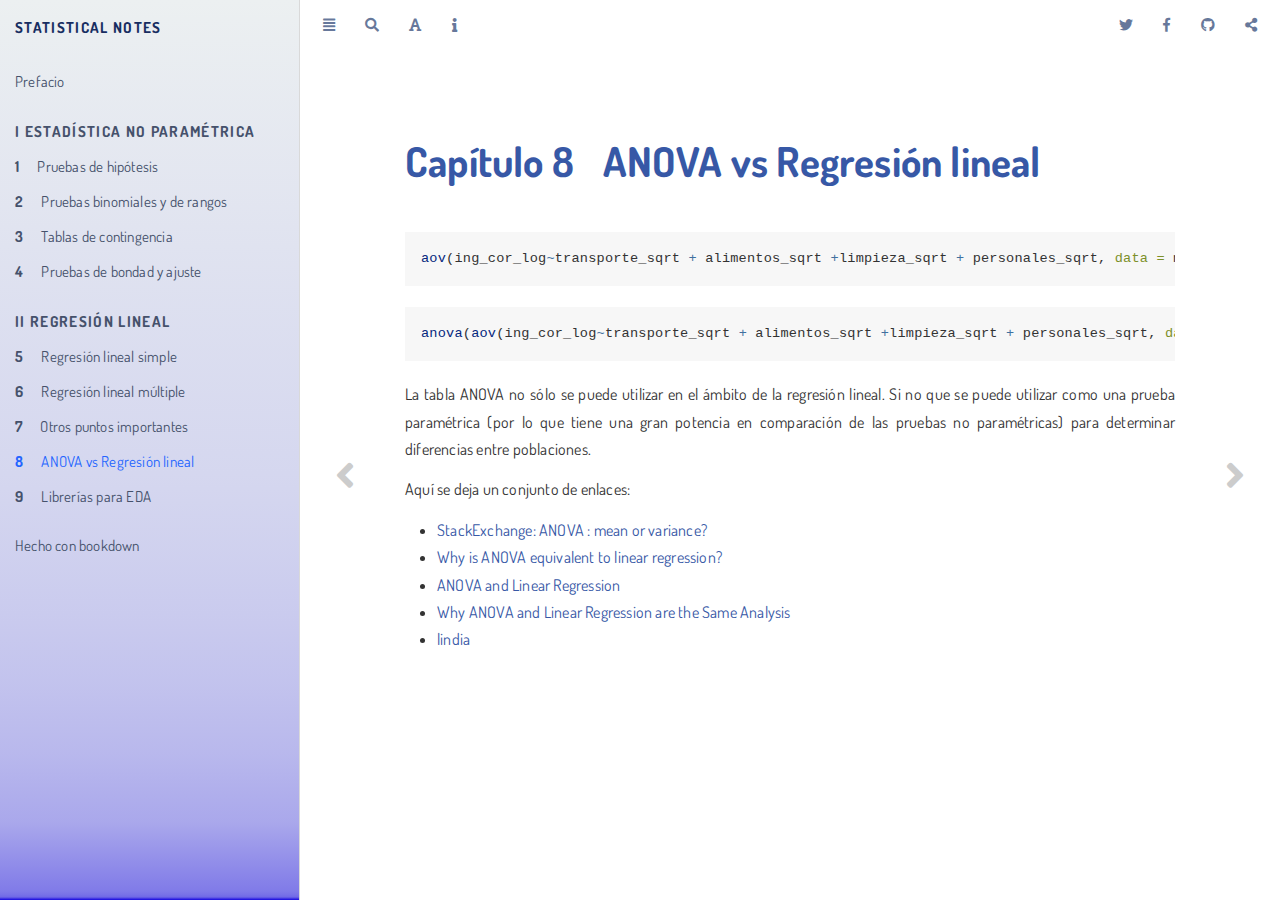
==== commit 6620bfd4: "More design added" ====
--- a/docs/anova-vs-regresión-lineal.html
+++ b/docs/anova-vs-regresión-lineal.html
@@ -10,10 +10,10 @@
 
   <meta property="og:title" content="Capítulo 8 ANOVA vs Regresión lineal | Statistical Notes" />
   <meta property="og:type" content="book" />
-  
+  <meta property="og:url" content="https://carlosfernandovg.github.io/StatisticalNotes/" />
   
   <meta property="og:description" content="Notas sobre temas relacionados a la estadística" />
-  
+  <meta name="github-repo" content="CarlosFernandoVG/StatisticalNotes" />
 
   <meta name="twitter:card" content="summary" />
   <meta name="twitter:title" content="Capítulo 8 ANOVA vs Regresión lineal | Statistical Notes" />
@@ -30,7 +30,7 @@
   <meta name="apple-mobile-web-app-status-bar-style" content="black" />
   
   
-<link rel="prev" href="otros-puntos-importantes-de-regresión-lineal.html"/>
+<link rel="prev" href="otros-puntos-importantes-1.html"/>
 <link rel="next" href="librerías-para-eda.html"/>
 <script src="libs/header-attrs-2.7.3/header-attrs.js"></script>
 <script src="libs/jquery-2.2.3/jquery.min.js"></script>
@@ -217,16 +217,16 @@
 </ul></li>
 <li class="chapter" data-level="6.4" data-path="regresión-lineal-múltiple.html"><a href="regresión-lineal-múltiple.html#predicción"><i class="fa fa-check"></i><b>6.4</b> Predicción</a></li>
 </ul></li>
-<li class="chapter" data-level="7" data-path="otros-puntos-importantes-de-regresión-lineal.html"><a href="otros-puntos-importantes-de-regresión-lineal.html"><i class="fa fa-check"></i><b>7</b> Otros puntos importantes de regresión lineal</a>
-<ul>
-<li class="chapter" data-level="7.1" data-path="otros-puntos-importantes-de-regresión-lineal.html"><a href="otros-puntos-importantes-de-regresión-lineal.html#comparación-de-modelos"><i class="fa fa-check"></i><b>7.1</b> Comparación de modelos</a>
-<ul>
-<li class="chapter" data-level="7.1.1" data-path="otros-puntos-importantes-de-regresión-lineal.html"><a href="otros-puntos-importantes-de-regresión-lineal.html#r2"><i class="fa fa-check"></i><b>7.1.1</b> R^2</a></li>
-</ul></li>
-<li class="chapter" data-level="7.2" data-path="otros-puntos-importantes-de-regresión-lineal.html"><a href="otros-puntos-importantes-de-regresión-lineal.html#análisis-de-valores-influyentes"><i class="fa fa-check"></i><b>7.2</b> Análisis de valores influyentes</a>
-<ul>
-<li class="chapter" data-level="7.2.1" data-path="otros-puntos-importantes-de-regresión-lineal.html"><a href="otros-puntos-importantes-de-regresión-lineal.html#outliers"><i class="fa fa-check"></i><b>7.2.1</b> Outliers</a></li>
-<li class="chapter" data-level="7.2.2" data-path="otros-puntos-importantes-de-regresión-lineal.html"><a href="otros-puntos-importantes-de-regresión-lineal.html#valores-con-alto-apalancamiento"><i class="fa fa-check"></i><b>7.2.2</b> Valores con alto “apalancamiento”</a></li>
+<li class="chapter" data-level="7" data-path="otros-puntos-importantes-1.html"><a href="otros-puntos-importantes-1.html"><i class="fa fa-check"></i><b>7</b> Otros puntos importantes</a>
+<ul>
+<li class="chapter" data-level="7.1" data-path="otros-puntos-importantes-1.html"><a href="otros-puntos-importantes-1.html#comparación-de-modelos"><i class="fa fa-check"></i><b>7.1</b> Comparación de modelos</a>
+<ul>
+<li class="chapter" data-level="7.1.1" data-path="otros-puntos-importantes-1.html"><a href="otros-puntos-importantes-1.html#r2"><i class="fa fa-check"></i><b>7.1.1</b> R^2</a></li>
+</ul></li>
+<li class="chapter" data-level="7.2" data-path="otros-puntos-importantes-1.html"><a href="otros-puntos-importantes-1.html#análisis-de-valores-influyentes"><i class="fa fa-check"></i><b>7.2</b> Análisis de valores influyentes</a>
+<ul>
+<li class="chapter" data-level="7.2.1" data-path="otros-puntos-importantes-1.html"><a href="otros-puntos-importantes-1.html#outliers"><i class="fa fa-check"></i><b>7.2.1</b> Outliers</a></li>
+<li class="chapter" data-level="7.2.2" data-path="otros-puntos-importantes-1.html"><a href="otros-puntos-importantes-1.html#valores-con-alto-apalancamiento"><i class="fa fa-check"></i><b>7.2.2</b> Valores con alto “apalancamiento”</a></li>
 </ul></li>
 </ul></li>
 <li class="chapter" data-level="8" data-path="anova-vs-regresión-lineal.html"><a href="anova-vs-regresión-lineal.html"><i class="fa fa-check"></i><b>8</b> ANOVA vs Regresión lineal</a></li>
@@ -280,7 +280,7 @@
           </div>
         </div>
       </div>
-<a href="otros-puntos-importantes-de-regresión-lineal.html" class="navigation navigation-prev " aria-label="Previous page"><i class="fa fa-angle-left"></i></a>
+<a href="otros-puntos-importantes-1.html" class="navigation navigation-prev " aria-label="Previous page"><i class="fa fa-angle-left"></i></a>
 <a href="librerías-para-eda.html" class="navigation navigation-next " aria-label="Next page"><i class="fa fa-angle-right"></i></a>
     </div>
   </div>
--- a/docs/styles.css
+++ b/docs/styles.css
@@ -1,4 +1,12 @@
+@import url('https://fonts.googleapis.com/css2?family=Dosis:wght@200;300;400;500;600;700;800&display=swap');
+
+/*-----
+@import url('https://fonts.googleapis.com/css2?family=Noto+Sans:ital,wght@0,400;0,700;1,400;1,700&family=Nunito:ital,wght@0,200;0,300;0,400;0,600;0,700;0,800;0,900;1,200;1,300;1,400;1,600;1,700;1,800;1,900&display=swap');
+
+@import url('https://fonts.googleapis.com/css2?family=Dosis:wght@200;300;400;500;600;700;800&display=swap');
+
 @import url('https://fonts.googleapis.com/css2?family=Titillium+Web:ital,wght@0,200;0,300;0,400;0,600;0,700;0,900;1,200;1,300;1,400;1,600;1,700&display=swap');
+----- */
 
 body{
     text-align: justify;
@@ -22,7 +30,7 @@
 /* TOC book title */
 
 .summary > li:first-child a {
-    font-size: 11.5px;
+    font-size: 22px;
     font-weight: bold;
     text-transform: uppercase;
     white-space: normal !important;
@@ -43,26 +51,25 @@
   color: #001d57;
 }
 
-
 /*------------- Body and header text---------------- */
 .book.font-family-1 {
-  font-family: 'Titillium Web', sans-serif;
+  font-family: 'Dosis', sans-serif;
   color: #404040;
 }
 
 h1, h2, h3, h4 {
-  font-family: 'Titillium Web', sans-serif;
+  font-family: 'Dosis', sans-serif;
 }
 
 h2, h3 {   
-  font-family: 'Titillium-Web', sans-serif;
+  font-family: 'Dosis', sans-serif;
 }
 .title {
-  font-family: 'Titillium-Web', sans-serif;
+  font-family: 'Dosis', sans-serif;
 }
 
 .subtitle {
-  font-family: 'Titillium-Web', sans-serif;
+  font-family: 'Dosis', sans-serif;
 }
 
 h1 {
@@ -85,14 +92,14 @@
 }
 
 .title {
-  font-family: 'Titillium-Web', sans-serif;
+  font-family: 'Dosis', sans-serif;
   font-size: 3em !important;
   color: #3758a6;
   text-transform: none !important;
 }
 
 .subtitle {
-  font-family: 'Titillium-Web', sans-serif;
+  font-family: 'Dosis', sans-serif;
   color: #3758a6 !important;
 }
 
@@ -110,11 +117,15 @@
 
 /*------------ TOC --------------*/
 .summary{
-  font-family: 'Titillium-Web', sans-serif;
+  font-family: 'Dosis', sans-serif;
 }
 
 .book .book-summary {
+  background: linear-gradient(to top, rgba(21, 6, 223,1.0), 1%,rgba(236, 240, 241,1.0));
+  /*
+  background: linear-gradient(to top, rgba(13, 6, 223,1.0), 1%,rgba(236, 240, 241,1.0));
   background: linear-gradient(to top, rgba(6, 82, 221,1.0), 1%,rgba(236, 240, 241,1.0));
+  */
   border-right: #d9d9d9 solid 1pt;
 }
 
@@ -131,7 +142,11 @@
   padding-bottom: 8px;
   padding-left: 15px;
   padding-right: 15px;
+  font-size: 15px !important;
+  color: #45516B;
+  /*
   color: #4c5975;
+  */
 }
 
 .summary a:hover {
@@ -150,7 +165,7 @@
   opacity: 1 !important;
   text-transform: uppercase;
   letter-spacing: 1pt;
-  font-size: 11px !important;
+  font-size: 17px !important;
   font-weight: bold;
   white-space: normal !important;
 }
